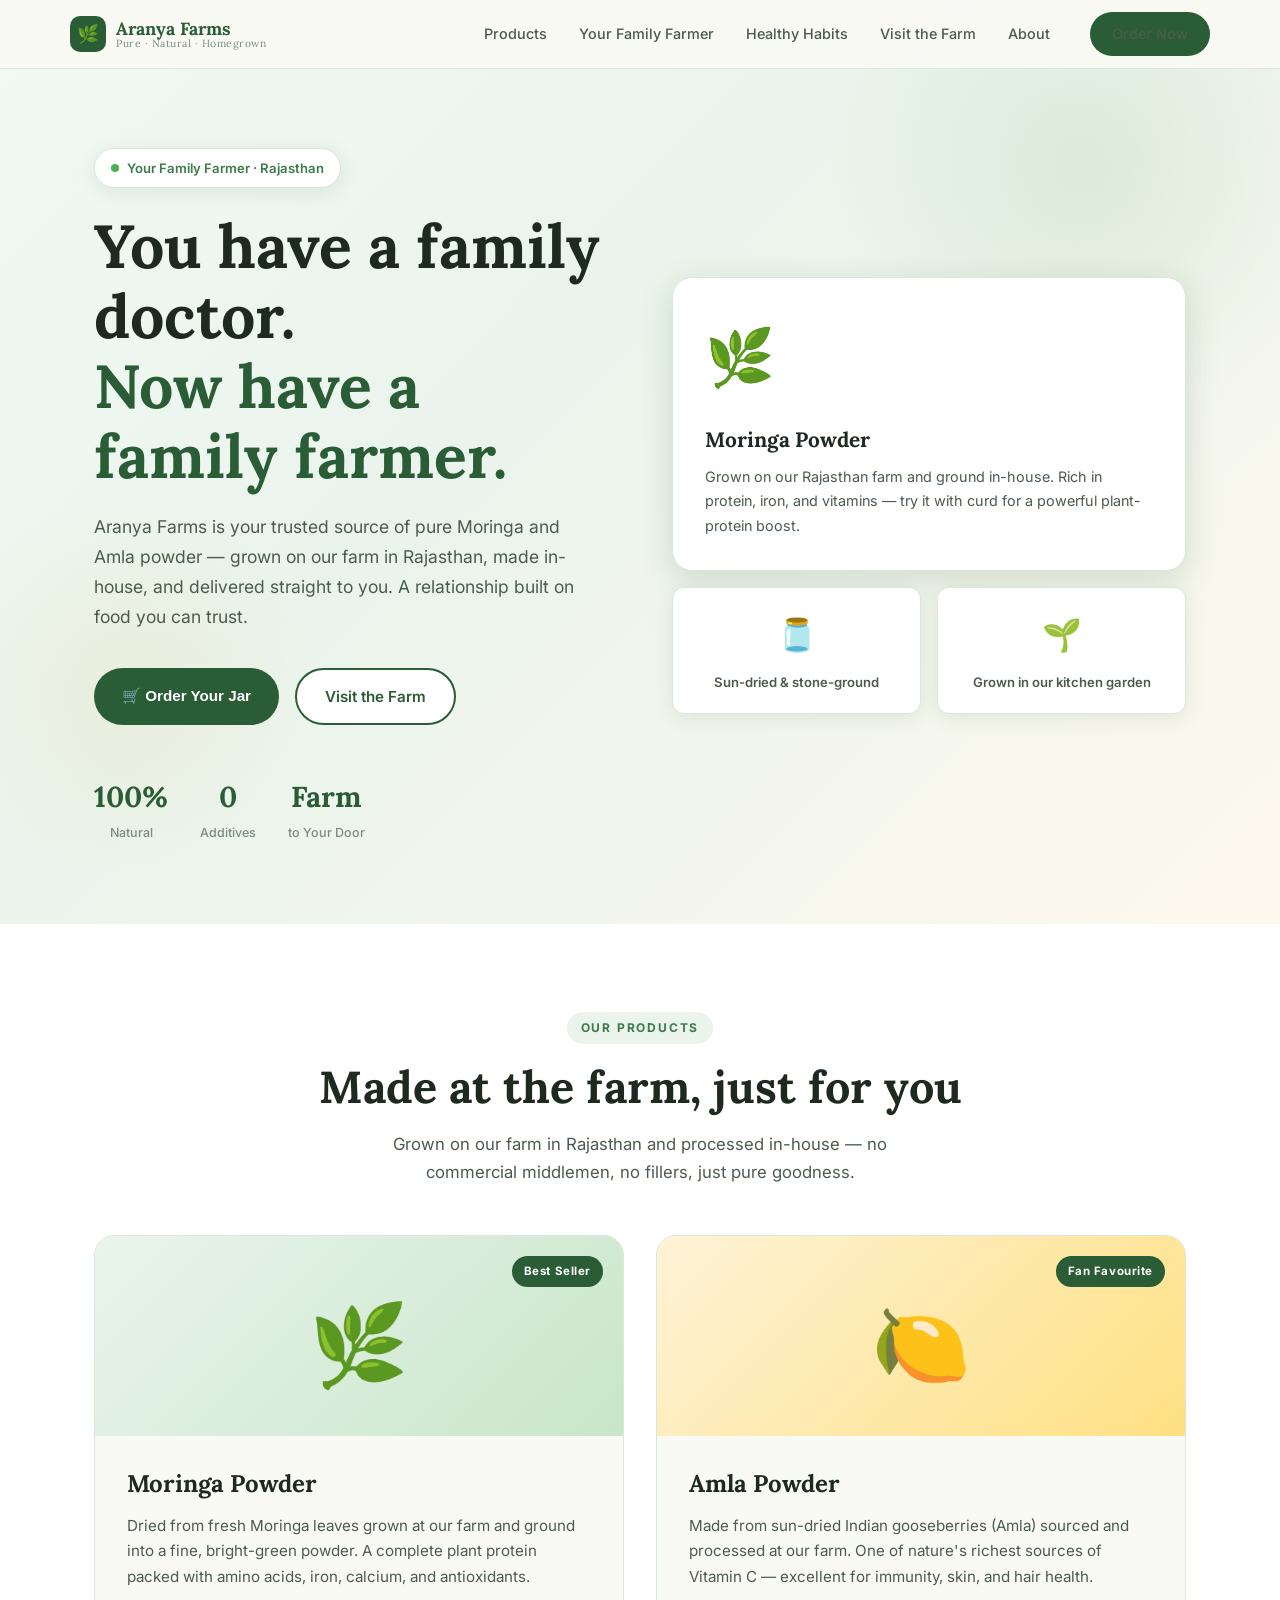
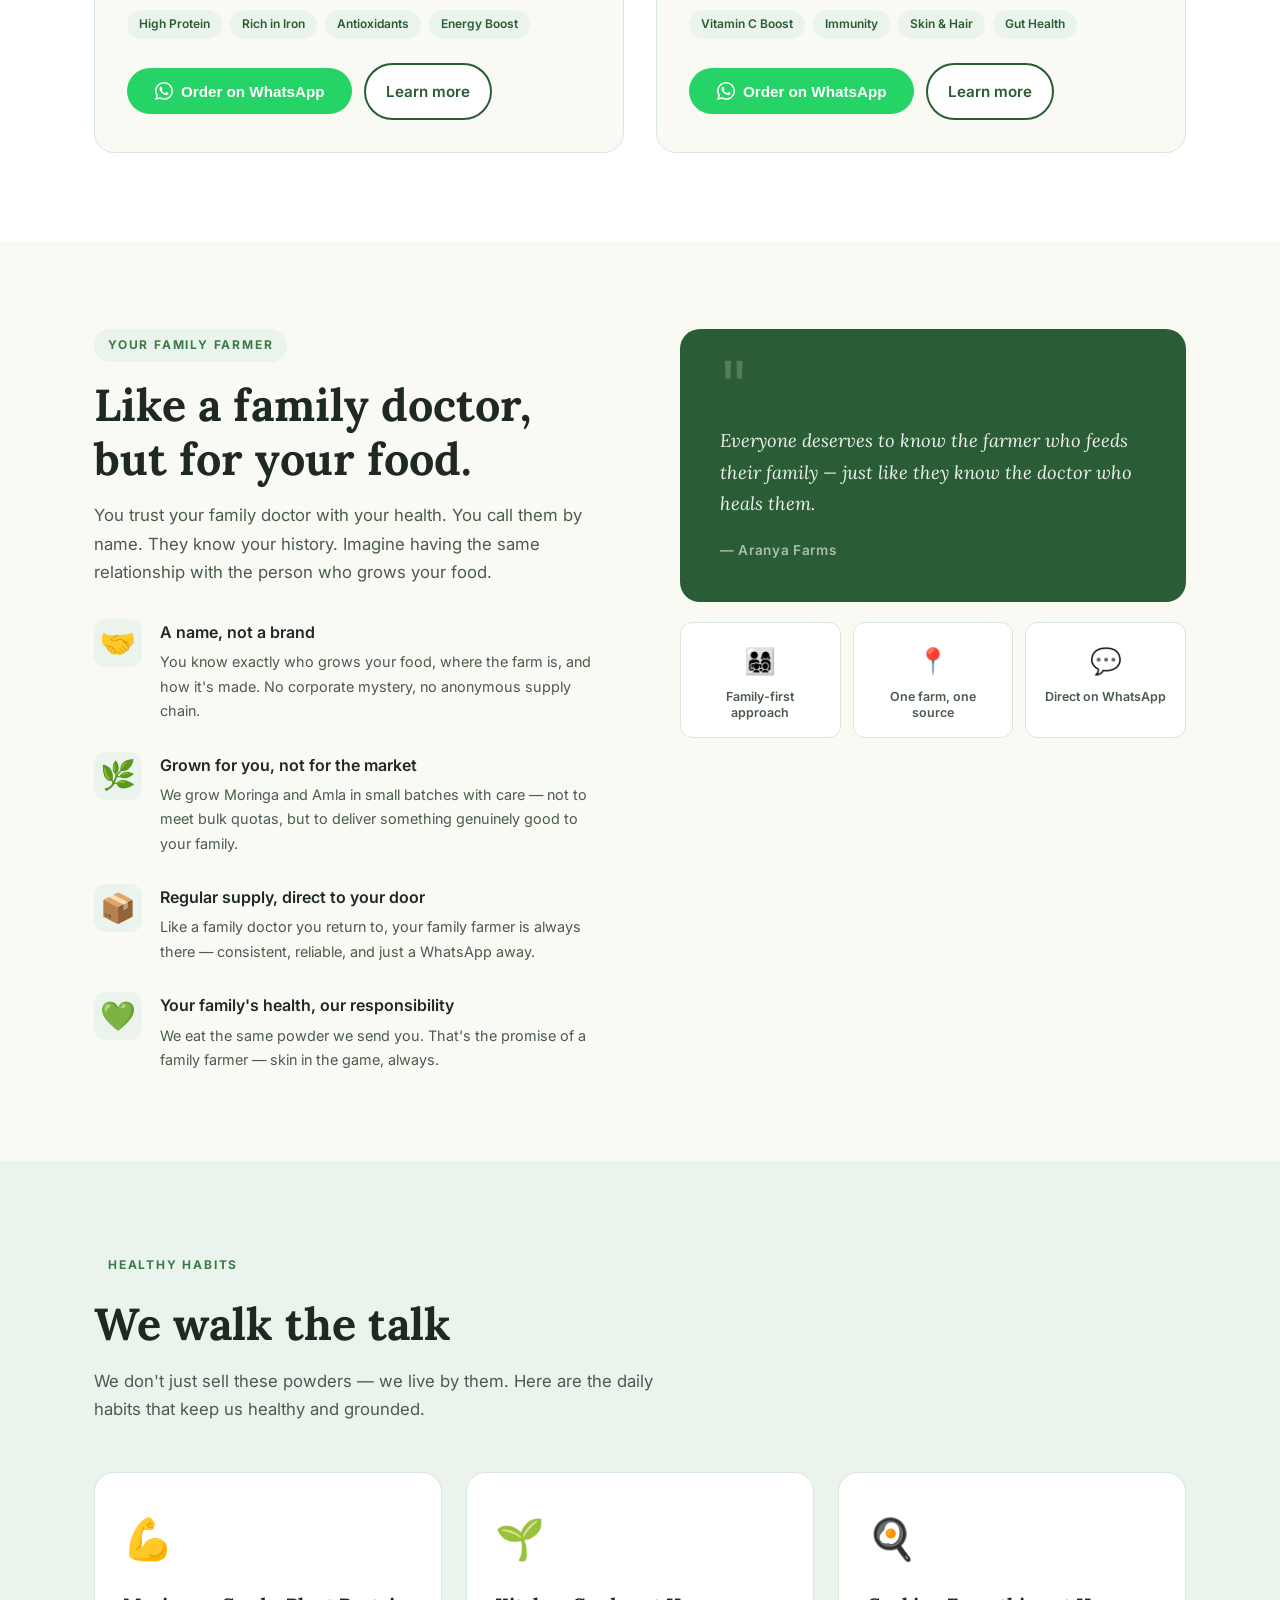
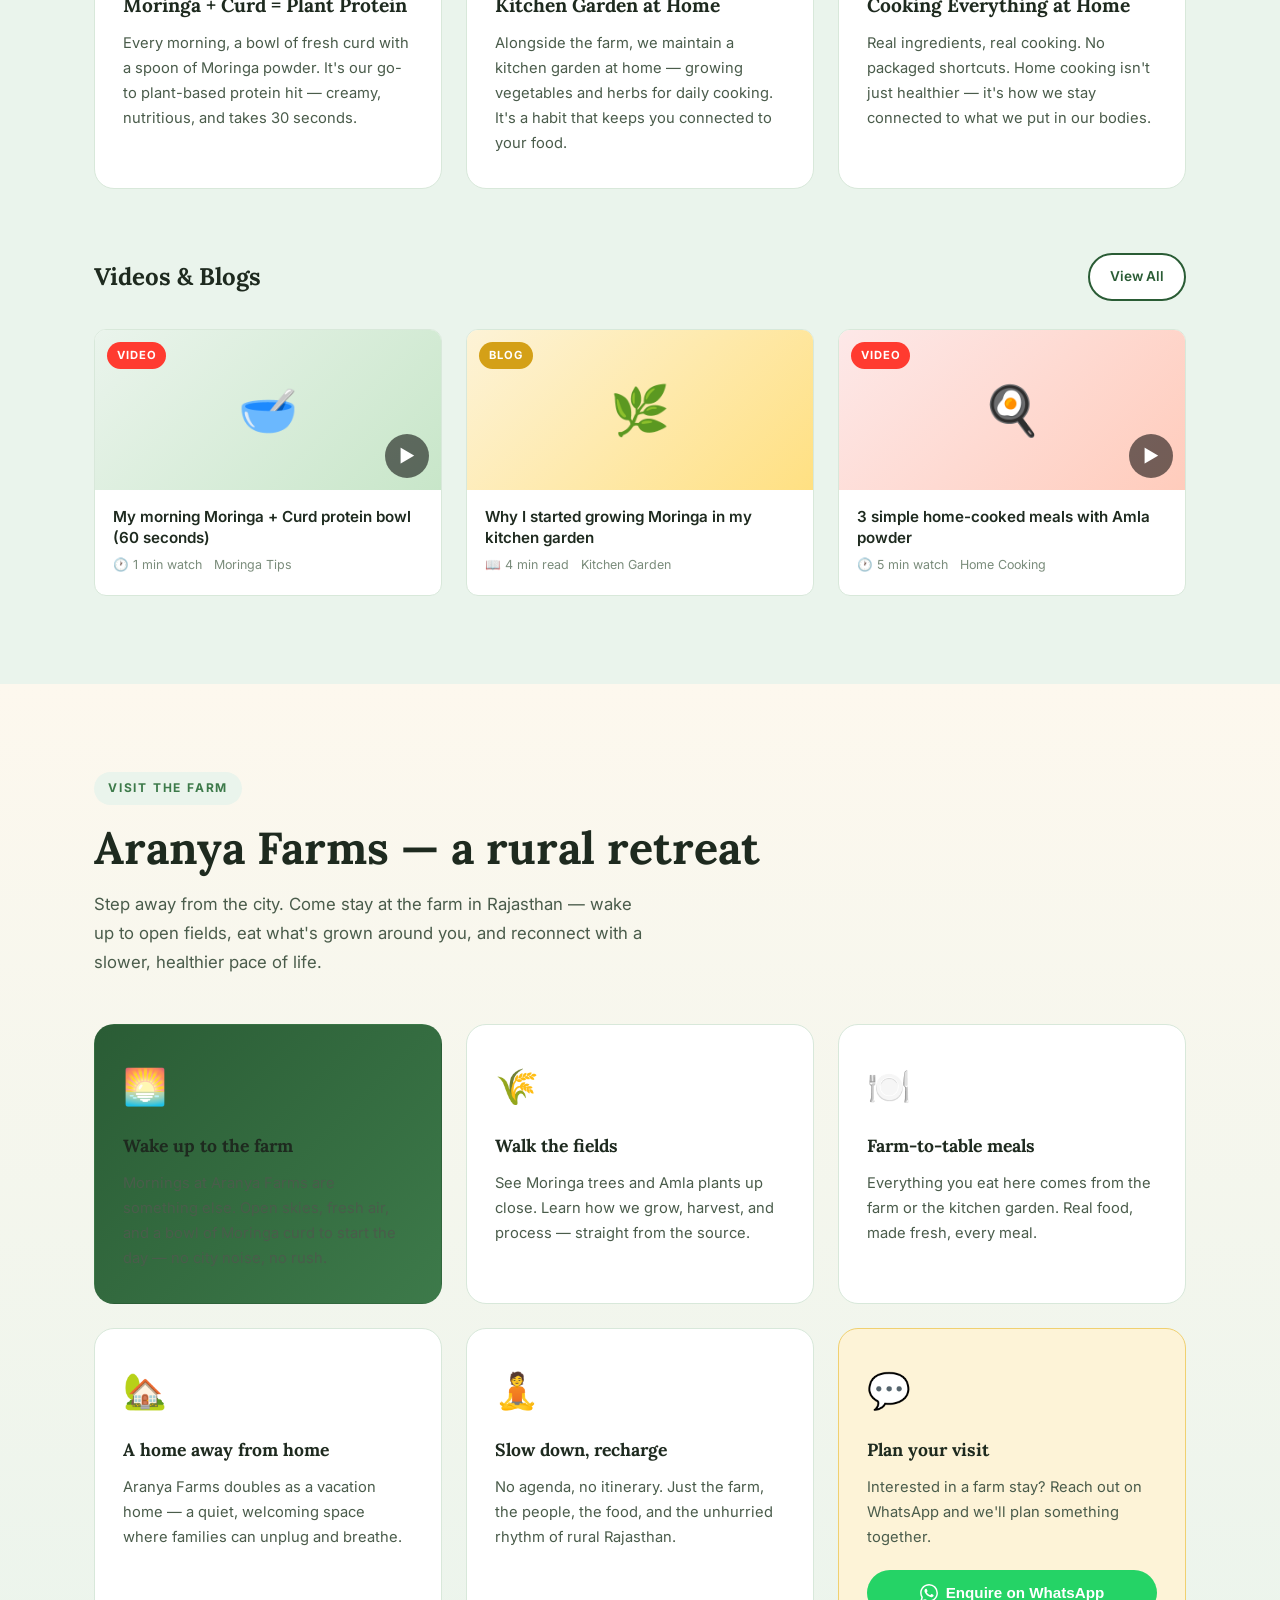
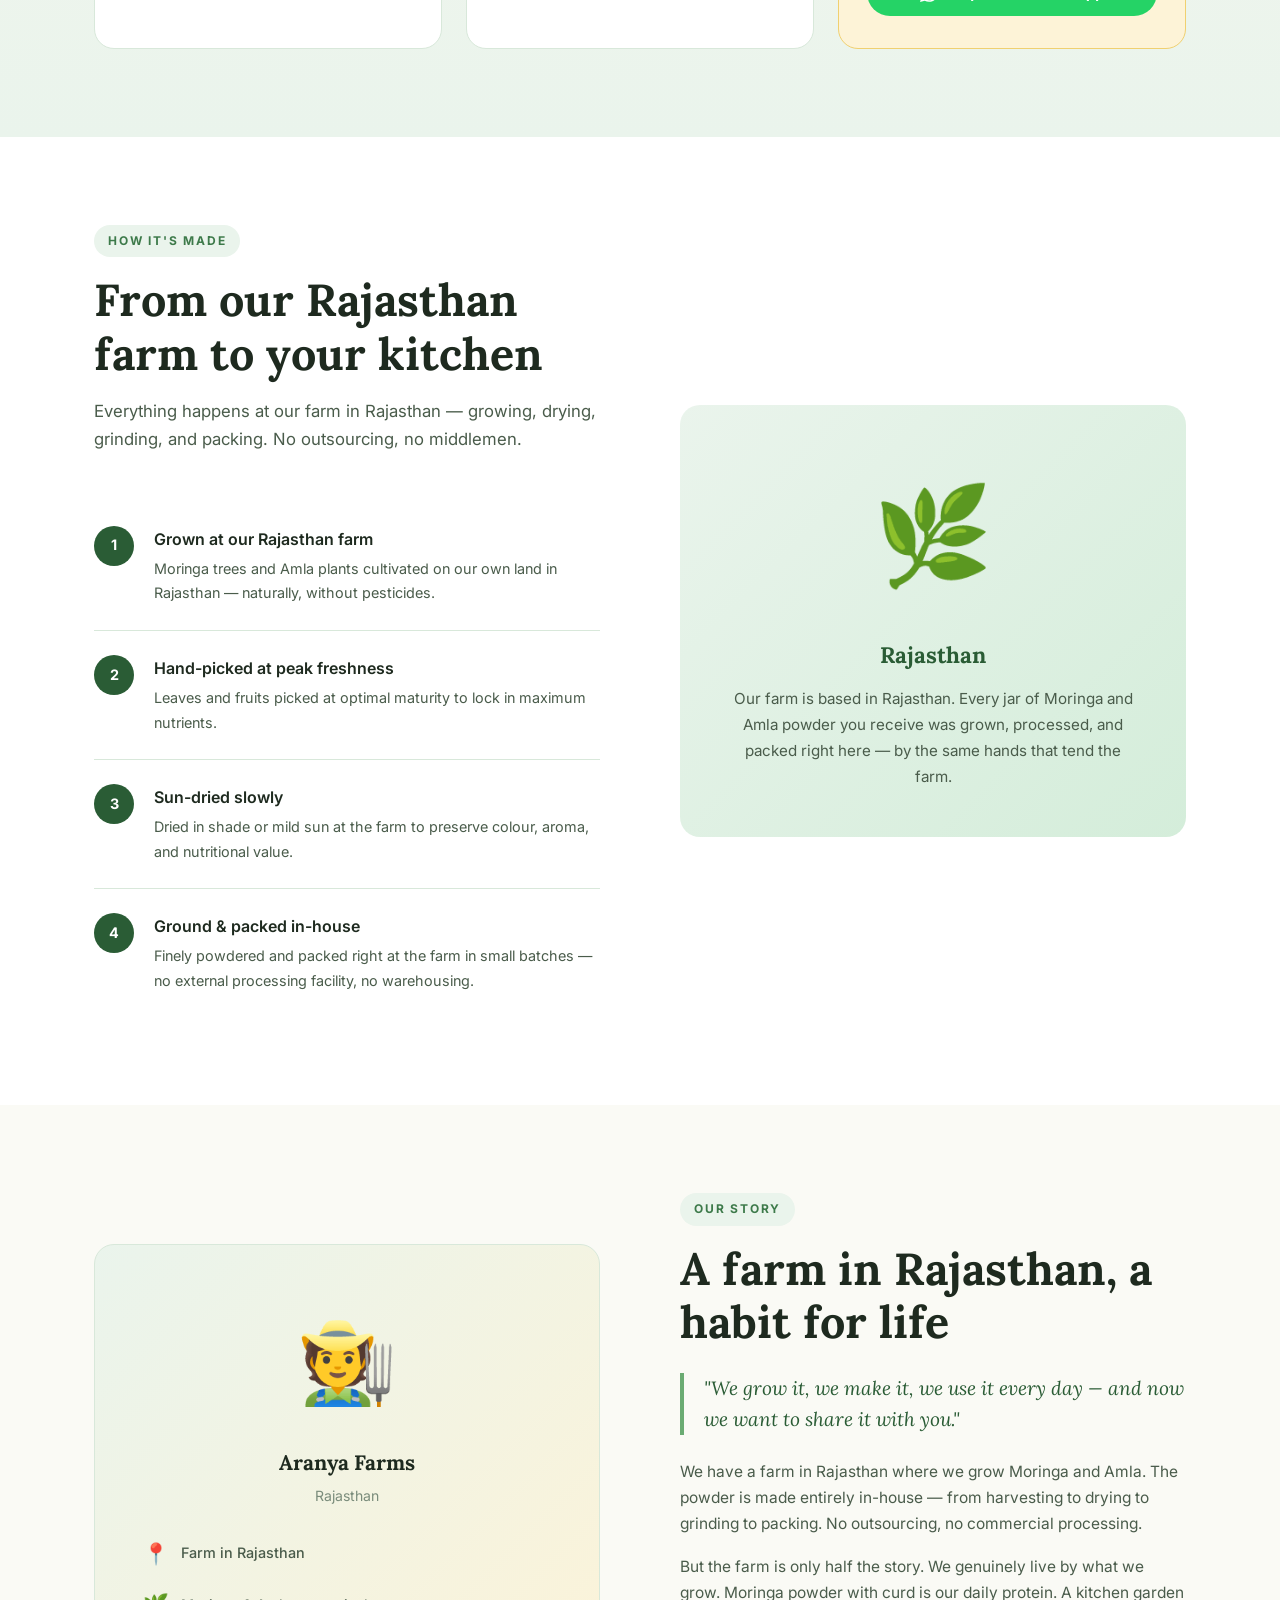
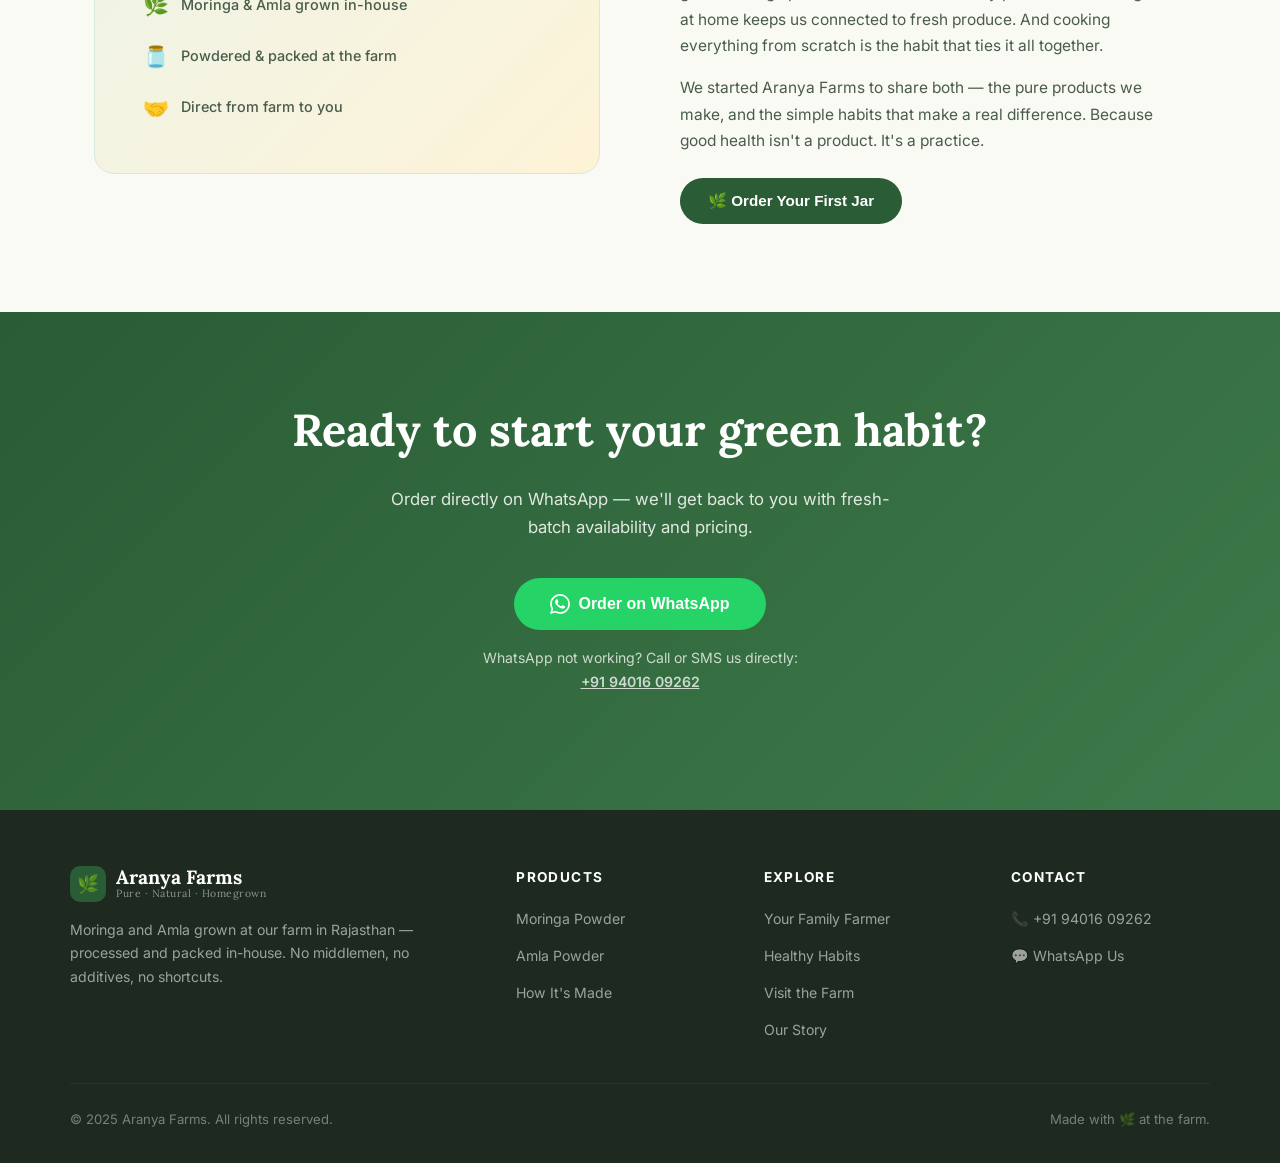
==== index.html @ 4240559b "Replace Hanumangarh with Rajasthan; fix button contrast - All Hanumangarh references replaced with R" ====
<!DOCTYPE html>
<html lang="en">
<head>
  <meta charset="UTF-8" />
  <meta name="viewport" content="width=device-width, initial-scale=1.0" />
  <meta name="description" content="Aranya Farms — Homemade Moringa Powder & Amla Powder, grown and crafted with care. Pure, natural, and farm-fresh." />
  <meta name="keywords" content="moringa powder, amla powder, homemade, farm fresh, organic, healthy, superfood" />
  <meta property="og:title" content="Aranya Farms" />
  <meta property="og:description" content="Pure homemade Moringa & Amla powder, grown at our farm." />
  <title>Aranya Farms — Pure Moringa & Amla Powder</title>
  <link rel="stylesheet" href="css/styles.css" />
  <!-- Google Fonts -->
  <link rel="preconnect" href="https://fonts.googleapis.com" />
  <link rel="preconnect" href="https://fonts.gstatic.com" crossorigin />
  <link href="https://fonts.googleapis.com/css2?family=Lora:ital,wght@0,400;0,600;1,400&family=Inter:wght@400;500;600;700&display=swap" rel="stylesheet" />
  <style>
    :root {
      --font-head: 'Lora', Georgia, serif;
      --font-body: 'Inter', 'Segoe UI', system-ui, sans-serif;
    }
  </style>
</head>
<body>

  <!-- ===========================
       NAVIGATION
       =========================== -->
  <nav class="navbar" role="navigation" aria-label="Main navigation">
    <div class="nav-inner">
      <a href="#home" class="nav-logo" aria-label="Aranya Farms">
        <div class="nav-logo-icon">🌿</div>
        <div class="nav-logo-text">
          Aranya Farms
          <span>Pure · Natural · Homegrown</span>
        </div>
      </a>
      <ul class="nav-links" role="list">
        <li><a href="#products">Products</a></li>
        <li><a href="#family-farmer">Your Family Farmer</a></li>
        <li><a href="#habits">Healthy Habits</a></li>
        <li><a href="#retreat">Visit the Farm</a></li>
        <li><a href="#about">About</a></li>
        <li>
          <a href="#products" class="btn btn-primary nav-cta" data-order="general">Order Now</a>
        </li>
      </ul>
      <button class="nav-toggle" aria-label="Toggle menu" aria-expanded="false">
        <span></span><span></span><span></span>
      </button>
    </div>
  </nav>

  <!-- ===========================
       HERO
       =========================== -->
  <section class="hero" id="home" aria-label="Hero">
    <div class="hero-inner">
      <!-- Left: Copy -->
      <div class="hero-copy">
        <div class="hero-badge">
          <span class="hero-badge-dot"></span>
          Your Family Farmer · Rajasthan
        </div>
        <h1 class="hero-title">
          You have a family doctor.<br>
          <em>Now have a family farmer.</em>
        </h1>
        <p class="hero-desc">
          Aranya Farms is your trusted source of pure Moringa and Amla powder — grown on our farm in Rajasthan, made in-house, and delivered straight to you. A relationship built on food you can trust.
        </p>
        <div class="hero-actions">
          <button class="btn btn-primary" data-order="general">
            🛒 Order Your Jar
          </button>
          <a href="#retreat" class="btn btn-outline">Visit the Farm</a>
        </div>
        <div class="hero-stats">
          <div class="stat-item">
            <div class="stat-num">100%</div>
            <div class="stat-label">Natural</div>
          </div>
          <div class="stat-item">
            <div class="stat-num">0</div>
            <div class="stat-label">Additives</div>
          </div>
          <div class="stat-item">
            <div class="stat-num">Farm</div>
            <div class="stat-label">to Your Door</div>
          </div>
        </div>
      </div>
      <!-- Right: Visual cards -->
      <div class="hero-visual" aria-hidden="true">
        <div class="hero-card-main">
          <div class="product-icon">🌿</div>
          <h3>Moringa Powder</h3>
          <p>Grown on our Rajasthan farm and ground in-house. Rich in protein, iron, and vitamins — try it with curd for a powerful plant-protein boost.</p>
        </div>
        <div class="hero-cards-row">
          <div class="hero-card-sm">
            <div class="icon">🫙</div>
            <p>Sun-dried &amp; stone-ground</p>
          </div>
          <div class="hero-card-sm">
            <div class="icon">🌱</div>
            <p>Grown in our kitchen garden</p>
          </div>
        </div>
      </div>
    </div>
  </section>

  <!-- ===========================
       PRODUCTS
       =========================== -->
  <section class="section products" id="products" aria-label="Products">
    <div class="container">
      <div class="products-header">
        <div class="section-label">Our Products</div>
        <h2 class="section-title">Made at the farm, just for you</h2>
        <p class="section-sub">
          Grown on our farm in Rajasthan and processed in-house — no commercial middlemen, no fillers, just pure goodness.
        </p>
      </div>
      <div class="products-grid">

        <!-- Moringa Powder -->
        <article class="product-card">
          <div class="product-image moringa">
            <span class="product-emoji">🌿</span>
            <span class="product-badge-float">Best Seller</span>
          </div>
          <div class="product-body">
            <h3>Moringa Powder</h3>
            <p class="desc">
              Dried from fresh Moringa leaves grown at our farm and ground into a fine, bright-green powder.
              A complete plant protein packed with amino acids, iron, calcium, and antioxidants.
            </p>
            <div class="product-benefits">
              <span class="tag">High Protein</span>
              <span class="tag">Rich in Iron</span>
              <span class="tag">Antioxidants</span>
              <span class="tag">Energy Boost</span>
            </div>
            <div class="product-actions">
              <button class="btn btn-whatsapp" data-order="moringa">
                <svg width="18" height="18" fill="currentColor" viewBox="0 0 24 24" aria-hidden="true"><path d="M17.472 14.382c-.297-.149-1.758-.867-2.03-.967-.273-.099-.471-.148-.67.15-.197.297-.767.966-.94 1.164-.173.199-.347.223-.644.075-.297-.15-1.255-.463-2.39-1.475-.883-.788-1.48-1.761-1.653-2.059-.173-.297-.018-.458.13-.606.134-.133.298-.347.446-.52.149-.174.198-.298.298-.497.099-.198.05-.371-.025-.52-.075-.149-.669-1.612-.916-2.207-.242-.579-.487-.5-.669-.51-.173-.008-.371-.01-.57-.01-.198 0-.52.074-.792.372-.272.297-1.04 1.016-1.04 2.479 0 1.462 1.065 2.875 1.213 3.074.149.198 2.096 3.2 5.077 4.487.709.306 1.262.489 1.694.625.712.227 1.36.195 1.871.118.571-.085 1.758-.719 2.006-1.413.248-.694.248-1.289.173-1.413-.074-.124-.272-.198-.57-.347m-5.421 7.403h-.004a9.87 9.87 0 01-5.031-1.378l-.361-.214-3.741.982.998-3.648-.235-.374a9.86 9.86 0 01-1.51-5.26c.001-5.45 4.436-9.884 9.888-9.884 2.64 0 5.122 1.03 6.988 2.898a9.825 9.825 0 012.893 6.994c-.003 5.45-4.437 9.884-9.885 9.884m8.413-18.297A11.815 11.815 0 0012.05 0C5.495 0 .16 5.335.157 11.892c0 2.096.547 4.142 1.588 5.945L.057 24l6.305-1.654a11.882 11.882 0 005.683 1.448h.005c6.554 0 11.89-5.335 11.893-11.893a11.821 11.821 0 00-3.48-8.413z"/></svg>
                Order on WhatsApp
              </button>
              <a href="#about" class="btn btn-outline" style="padding:14px 20px;">Learn more</a>
            </div>
          </div>
        </article>

        <!-- Amla Powder -->
        <article class="product-card">
          <div class="product-image amla">
            <span class="product-emoji">🍋</span>
            <span class="product-badge-float">Fan Favourite</span>
          </div>
          <div class="product-body">
            <h3>Amla Powder</h3>
            <p class="desc">
              Made from sun-dried Indian gooseberries (Amla) sourced and processed at our farm.
              One of nature's richest sources of Vitamin C — excellent for immunity, skin, and hair health.
            </p>
            <div class="product-benefits">
              <span class="tag">Vitamin C Boost</span>
              <span class="tag">Immunity</span>
              <span class="tag">Skin &amp; Hair</span>
              <span class="tag">Gut Health</span>
            </div>
            <div class="product-actions">
              <button class="btn btn-whatsapp" data-order="amla">
                <svg width="18" height="18" fill="currentColor" viewBox="0 0 24 24" aria-hidden="true"><path d="M17.472 14.382c-.297-.149-1.758-.867-2.03-.967-.273-.099-.471-.148-.67.15-.197.297-.767.966-.94 1.164-.173.199-.347.223-.644.075-.297-.15-1.255-.463-2.39-1.475-.883-.788-1.48-1.761-1.653-2.059-.173-.297-.018-.458.13-.606.134-.133.298-.347.446-.52.149-.174.198-.298.298-.497.099-.198.05-.371-.025-.52-.075-.149-.669-1.612-.916-2.207-.242-.579-.487-.5-.669-.51-.173-.008-.371-.01-.57-.01-.198 0-.52.074-.792.372-.272.297-1.04 1.016-1.04 2.479 0 1.462 1.065 2.875 1.213 3.074.149.198 2.096 3.2 5.077 4.487.709.306 1.262.489 1.694.625.712.227 1.36.195 1.871.118.571-.085 1.758-.719 2.006-1.413.248-.694.248-1.289.173-1.413-.074-.124-.272-.198-.57-.347m-5.421 7.403h-.004a9.87 9.87 0 01-5.031-1.378l-.361-.214-3.741.982.998-3.648-.235-.374a9.86 9.86 0 01-1.51-5.26c.001-5.45 4.436-9.884 9.888-9.884 2.64 0 5.122 1.03 6.988 2.898a9.825 9.825 0 012.893 6.994c-.003 5.45-4.437 9.884-9.885 9.884m8.413-18.297A11.815 11.815 0 0012.05 0C5.495 0 .16 5.335.157 11.892c0 2.096.547 4.142 1.588 5.945L.057 24l6.305-1.654a11.882 11.882 0 005.683 1.448h.005c6.554 0 11.89-5.335 11.893-11.893a11.821 11.821 0 00-3.48-8.413z"/></svg>
                Order on WhatsApp
              </button>
              <a href="#about" class="btn btn-outline" style="padding:14px 20px;">Learn more</a>
            </div>
          </div>
        </article>

      </div>
    </div>
  </section>

  <!-- ===========================
       FAMILY FARMER
       =========================== -->
  <section class="section family-farmer" id="family-farmer" aria-label="Your Family Farmer">
    <div class="container">
      <div class="ff-inner">
        <div class="ff-text">
          <div class="section-label">Your Family Farmer</div>
          <h2 class="section-title">Like a family doctor, but for your food.</h2>
          <p class="section-sub" style="margin-bottom:32px;">
            You trust your family doctor with your health. You call them by name. They know your history. Imagine having the same relationship with the person who grows your food.
          </p>
          <div class="ff-points">
            <div class="ff-point">
              <div class="ff-point-icon">🤝</div>
              <div>
                <h4>A name, not a brand</h4>
                <p>You know exactly who grows your food, where the farm is, and how it's made. No corporate mystery, no anonymous supply chain.</p>
              </div>
            </div>
            <div class="ff-point">
              <div class="ff-point-icon">🌿</div>
              <div>
                <h4>Grown for you, not for the market</h4>
                <p>We grow Moringa and Amla in small batches with care — not to meet bulk quotas, but to deliver something genuinely good to your family.</p>
              </div>
            </div>
            <div class="ff-point">
              <div class="ff-point-icon">📦</div>
              <div>
                <h4>Regular supply, direct to your door</h4>
                <p>Like a family doctor you return to, your family farmer is always there — consistent, reliable, and just a WhatsApp away.</p>
              </div>
            </div>
            <div class="ff-point">
              <div class="ff-point-icon">💚</div>
              <div>
                <h4>Your family's health, our responsibility</h4>
                <p>We eat the same powder we send you. That's the promise of a family farmer — skin in the game, always.</p>
              </div>
            </div>
          </div>
        </div>
        <div class="ff-visual">
          <div class="ff-card-big">
            <div class="ff-quote">"</div>
            <p class="ff-quote-text">Everyone deserves to know the farmer who feeds their family — just like they know the doctor who heals them.</p>
            <div class="ff-quote-author">— Aranya Farms</div>
          </div>
          <div class="ff-stats-row">
            <div class="ff-stat">
              <div class="ff-stat-icon">👨‍👩‍👧‍👦</div>
              <div class="ff-stat-label">Family-first approach</div>
            </div>
            <div class="ff-stat">
              <div class="ff-stat-icon">📍</div>
              <div class="ff-stat-label">One farm, one source</div>
            </div>
            <div class="ff-stat">
              <div class="ff-stat-icon">💬</div>
              <div class="ff-stat-label">Direct on WhatsApp</div>
            </div>
          </div>
        </div>
      </div>
    </div>
  </section>

  <!-- ===========================
       HEALTHY HABITS
       =========================== -->
  <section class="section habits" id="habits" aria-label="Healthy Habits">
    <div class="container">
      <div class="habits-header">
        <div class="section-label">Healthy Habits</div>
        <h2 class="section-title">We walk the talk</h2>
        <p class="section-sub">
          We don't just sell these powders — we live by them. Here are the daily habits that keep us healthy and grounded.
        </p>
      </div>

      <!-- 3 core habits -->
      <div class="habits-grid">
        <article class="habit-card">
          <div class="habit-icon">💪</div>
          <h3>Moringa + Curd = Plant Protein</h3>
          <p>
            Every morning, a bowl of fresh curd with a spoon of Moringa powder. It's our go-to plant-based protein hit — creamy, nutritious, and takes 30 seconds.
          </p>
        </article>
        <article class="habit-card">
          <div class="habit-icon">🌱</div>
          <h3>Kitchen Garden at Home</h3>
          <p>
            Alongside the farm, we maintain a kitchen garden at home — growing vegetables and herbs for daily cooking. It's a habit that keeps you connected to your food.
          </p>
        </article>
        <article class="habit-card">
          <div class="habit-icon">🍳</div>
          <h3>Cooking Everything at Home</h3>
          <p>
            Real ingredients, real cooking. No packaged shortcuts. Home cooking isn't just healthier — it's how we stay connected to what we put in our bodies.
          </p>
        </article>
      </div>

      <!-- Updates: Videos & Blogs feed -->
      <div>
        <div class="updates-head">
          <h3>Videos &amp; Blogs</h3>
          <a href="#habits" class="btn btn-outline" style="padding:10px 20px; font-size:0.85rem;">View All</a>
        </div>
        <div class="updates-grid">

          <!-- Sample update cards — replace with real content -->
          <article class="update-card">
            <div class="update-thumb" style="background: linear-gradient(135deg, #EAF4EC, #C8E6C9);">
              🥣
              <span class="update-type-badge type-video">VIDEO</span>
              <div class="play-overlay">▶</div>
            </div>
            <div class="update-body">
              <h4>My morning Moringa + Curd protein bowl (60 seconds)</h4>
              <div class="update-meta">
                <span>🕐 1 min watch</span>
                <span>Moringa Tips</span>
              </div>
            </div>
          </article>

          <article class="update-card">
            <div class="update-thumb" style="background: linear-gradient(135deg, #FDF3D7, #FFE082);">
              🌿
              <span class="update-type-badge type-blog">BLOG</span>
            </div>
            <div class="update-body">
              <h4>Why I started growing Moringa in my kitchen garden</h4>
              <div class="update-meta">
                <span>📖 4 min read</span>
                <span>Kitchen Garden</span>
              </div>
            </div>
          </article>

          <article class="update-card">
            <div class="update-thumb" style="background: linear-gradient(135deg, #FDE8E8, #FFCCBC);">
              🍳
              <span class="update-type-badge type-video">VIDEO</span>
              <div class="play-overlay">▶</div>
            </div>
            <div class="update-body">
              <h4>3 simple home-cooked meals with Amla powder</h4>
              <div class="update-meta">
                <span>🕐 5 min watch</span>
                <span>Home Cooking</span>
              </div>
            </div>
          </article>

        </div>
      </div>
    </div>
  </section>

  <!-- ===========================
       RURAL RETREAT
       =========================== -->
  <section class="section retreat" id="retreat" aria-label="Visit the Farm">
    <div class="container">
      <div class="retreat-header">
        <div class="section-label">Visit the Farm</div>
        <h2 class="section-title">Aranya Farms — a rural retreat</h2>
        <p class="section-sub">
          Step away from the city. Come stay at the farm in Rajasthan — wake up to open fields, eat what's grown around you, and reconnect with a slower, healthier pace of life.
        </p>
      </div>
      <div class="retreat-grid">
        <div class="retreat-card retreat-card-featured">
          <div class="retreat-icon">🌅</div>
          <h3>Wake up to the farm</h3>
          <p>Mornings at Aranya Farms are something else. Open skies, fresh air, and a bowl of Moringa curd to start the day — no city noise, no rush.</p>
        </div>
        <div class="retreat-card">
          <div class="retreat-icon">🌾</div>
          <h3>Walk the fields</h3>
          <p>See Moringa trees and Amla plants up close. Learn how we grow, harvest, and process — straight from the source.</p>
        </div>
        <div class="retreat-card">
          <div class="retreat-icon">🍽️</div>
          <h3>Farm-to-table meals</h3>
          <p>Everything you eat here comes from the farm or the kitchen garden. Real food, made fresh, every meal.</p>
        </div>
        <div class="retreat-card">
          <div class="retreat-icon">🏡</div>
          <h3>A home away from home</h3>
          <p>Aranya Farms doubles as a vacation home — a quiet, welcoming space where families can unplug and breathe.</p>
        </div>
        <div class="retreat-card">
          <div class="retreat-icon">🧘</div>
          <h3>Slow down, recharge</h3>
          <p>No agenda, no itinerary. Just the farm, the people, the food, and the unhurried rhythm of rural Rajasthan.</p>
        </div>
        <div class="retreat-card retreat-card-cta">
          <div class="retreat-icon">💬</div>
          <h3>Plan your visit</h3>
          <p>Interested in a farm stay? Reach out on WhatsApp and we'll plan something together.</p>
          <button class="btn btn-whatsapp" data-order="retreat" style="margin-top:20px; width:100%; justify-content:center;">
            <svg width="18" height="18" fill="currentColor" viewBox="0 0 24 24" aria-hidden="true"><path d="M17.472 14.382c-.297-.149-1.758-.867-2.03-.967-.273-.099-.471-.148-.67.15-.197.297-.767.966-.94 1.164-.173.199-.347.223-.644.075-.297-.15-1.255-.463-2.39-1.475-.883-.788-1.48-1.761-1.653-2.059-.173-.297-.018-.458.13-.606.134-.133.298-.347.446-.52.149-.174.198-.298.298-.497.099-.198.05-.371-.025-.52-.075-.149-.669-1.612-.916-2.207-.242-.579-.487-.5-.669-.51-.173-.008-.371-.01-.57-.01-.198 0-.52.074-.792.372-.272.297-1.04 1.016-1.04 2.479 0 1.462 1.065 2.875 1.213 3.074.149.198 2.096 3.2 5.077 4.487.709.306 1.262.489 1.694.625.712.227 1.36.195 1.871.118.571-.085 1.758-.719 2.006-1.413.248-.694.248-1.289.173-1.413-.074-.124-.272-.198-.57-.347m-5.421 7.403h-.004a9.87 9.87 0 01-5.031-1.378l-.361-.214-3.741.982.998-3.648-.235-.374a9.86 9.86 0 01-1.51-5.26c.001-5.45 4.436-9.884 9.888-9.884 2.64 0 5.122 1.03 6.988 2.898a9.825 9.825 0 012.893 6.994c-.003 5.45-4.437 9.884-9.885 9.884m8.413-18.297A11.815 11.815 0 0012.05 0C5.495 0 .16 5.335.157 11.892c0 2.096.547 4.142 1.588 5.945L.057 24l6.305-1.654a11.882 11.882 0 005.683 1.448h.005c6.554 0 11.89-5.335 11.893-11.893a11.821 11.821 0 00-3.48-8.413z"/></svg>
            Enquire on WhatsApp
          </button>
        </div>
      </div>
    </div>
  </section>

  <!-- ===========================
       HOW IT'S MADE
       =========================== -->
  <section class="section process" id="process" aria-label="How it's made">
    <div class="container">
      <div class="process-inner">
        <div>
          <div class="section-label">How It's Made</div>
          <h2 class="section-title">From our Rajasthan farm to your kitchen</h2>
          <p class="section-sub">Everything happens at our farm in Rajasthan — growing, drying, grinding, and packing. No outsourcing, no middlemen.</p>
          <div class="process-steps">
            <div class="process-step">
              <div class="step-num">1</div>
              <div class="step-content">
                <h4>Grown at our Rajasthan farm</h4>
                <p>Moringa trees and Amla plants cultivated on our own land in Rajasthan — naturally, without pesticides.</p>
              </div>
            </div>
            <div class="process-step">
              <div class="step-num">2</div>
              <div class="step-content">
                <h4>Hand-picked at peak freshness</h4>
                <p>Leaves and fruits picked at optimal maturity to lock in maximum nutrients.</p>
              </div>
            </div>
            <div class="process-step">
              <div class="step-num">3</div>
              <div class="step-content">
                <h4>Sun-dried slowly</h4>
                <p>Dried in shade or mild sun at the farm to preserve colour, aroma, and nutritional value.</p>
              </div>
            </div>
            <div class="process-step">
              <div class="step-num">4</div>
              <div class="step-content">
                <h4>Ground &amp; packed in-house</h4>
                <p>Finely powdered and packed right at the farm in small batches — no external processing facility, no warehousing.</p>
              </div>
            </div>
          </div>
        </div>
        <div class="process-visual" aria-hidden="true">
          <div class="big-icon">🌿</div>
          <h3>Rajasthan</h3>
          <p>
            Our farm is based in Rajasthan. Every jar of Moringa and Amla powder you receive was grown, processed, and packed right here — by the same hands that tend the farm.
          </p>
        </div>
      </div>
    </div>
  </section>

  <!-- ===========================
       ABOUT
       =========================== -->
  <section class="section about" id="about" aria-label="About">
    <div class="container">
      <div class="about-inner">
        <div class="about-visual" aria-hidden="true">
          <div class="about-avatar">🧑‍🌾</div>
          <h3>Aranya Farms</h3>
          <p>Rajasthan</p>
          <div class="about-values">
            <div class="value-item"><span class="v-icon">📍</span> Farm in Rajasthan</div>
            <div class="value-item"><span class="v-icon">🌿</span> Moringa &amp; Amla grown in-house</div>
            <div class="value-item"><span class="v-icon">🫙</span> Powdered &amp; packed at the farm</div>
            <div class="value-item"><span class="v-icon">🤝</span> Direct from farm to you</div>
          </div>
        </div>
        <div class="about-text">
          <div class="section-label">Our Story</div>
          <h2 class="section-title">A farm in Rajasthan, a habit for life</h2>
          <blockquote>
            "We grow it, we make it, we use it every day — and now we want to share it with you."
          </blockquote>
          <p>
            We have a farm in Rajasthan where we grow Moringa and Amla. The powder is made entirely in-house — from harvesting to drying to grinding to packing. No outsourcing, no commercial processing.
          </p>
          <p>
            But the farm is only half the story. We genuinely live by what we grow. Moringa powder with curd is our daily protein. A kitchen garden at home keeps us connected to fresh produce. And cooking everything from scratch is the habit that ties it all together.
          </p>
          <p>
            We started Aranya Farms to share both — the pure products we make, and the simple habits that make a real difference. Because good health isn't a product. It's a practice.
          </p>
          <button class="btn btn-primary" data-order="general" style="margin-top:8px;">
            🌿 Order Your First Jar
          </button>
        </div>
      </div>
    </div>
  </section>

  <!-- ===========================
       ORDER CTA
       =========================== -->
  <section class="order-cta" aria-label="Order now">
    <div class="container">
      <h2>Ready to start your green habit?</h2>
      <p>Order directly on WhatsApp — we'll get back to you with fresh-batch availability and pricing.</p>
      <button class="btn btn-whatsapp" data-order="general" style="font-size:1rem; padding:16px 36px;">
        <svg width="20" height="20" fill="currentColor" viewBox="0 0 24 24" aria-hidden="true"><path d="M17.472 14.382c-.297-.149-1.758-.867-2.03-.967-.273-.099-.471-.148-.67.15-.197.297-.767.966-.94 1.164-.173.199-.347.223-.644.075-.297-.15-1.255-.463-2.39-1.475-.883-.788-1.48-1.761-1.653-2.059-.173-.297-.018-.458.13-.606.134-.133.298-.347.446-.52.149-.174.198-.298.298-.497.099-.198.05-.371-.025-.52-.075-.149-.669-1.612-.916-2.207-.242-.579-.487-.5-.669-.51-.173-.008-.371-.01-.57-.01-.198 0-.52.074-.792.372-.272.297-1.04 1.016-1.04 2.479 0 1.462 1.065 2.875 1.213 3.074.149.198 2.096 3.2 5.077 4.487.709.306 1.262.489 1.694.625.712.227 1.36.195 1.871.118.571-.085 1.758-.719 2.006-1.413.248-.694.248-1.289.173-1.413-.074-.124-.272-.198-.57-.347m-5.421 7.403h-.004a9.87 9.87 0 01-5.031-1.378l-.361-.214-3.741.982.998-3.648-.235-.374a9.86 9.86 0 01-1.51-5.26c.001-5.45 4.436-9.884 9.888-9.884 2.64 0 5.122 1.03 6.988 2.898a9.825 9.825 0 012.893 6.994c-.003 5.45-4.437 9.884-9.885 9.884m8.413-18.297A11.815 11.815 0 0012.05 0C5.495 0 .16 5.335.157 11.892c0 2.096.547 4.142 1.588 5.945L.057 24l6.305-1.654a11.882 11.882 0 005.683 1.448h.005c6.554 0 11.89-5.335 11.893-11.893a11.821 11.821 0 00-3.48-8.413z"/></svg>
        Order on WhatsApp
      </button>
      <p style="margin-top:16px; opacity:0.75; font-size:0.88rem;">
        WhatsApp not working? Call or SMS us directly:<br>
        <a href="tel:+919401609262" style="color:white; font-weight:600; text-decoration:underline;">+91 94016 09262</a>
      </p>
    </div>
  </section>

  <!-- ===========================
       FOOTER
       =========================== -->
  <footer class="footer" role="contentinfo">
    <div class="footer-inner">
      <div class="footer-brand">
        <div class="nav-logo">
          <div class="nav-logo-icon">🌿</div>
          <div class="nav-logo-text">
            Aranya Farms
            <span>Pure · Natural · Homegrown</span>
          </div>
        </div>
        <p>Moringa and Amla grown at our farm in Rajasthan — processed and packed in-house. No middlemen, no additives, no shortcuts.</p>
      </div>
      <nav class="footer-col" aria-label="Products">
        <h4>Products</h4>
        <ul role="list">
          <li><a href="#products">Moringa Powder</a></li>
          <li><a href="#products">Amla Powder</a></li>
          <li><a href="#process">How It's Made</a></li>
        </ul>
      </nav>
      <nav class="footer-col" aria-label="Explore">
        <h4>Explore</h4>
        <ul role="list">
          <li><a href="#family-farmer">Your Family Farmer</a></li>
          <li><a href="#habits">Healthy Habits</a></li>
          <li><a href="#retreat">Visit the Farm</a></li>
          <li><a href="#about">Our Story</a></li>
        </ul>
      </nav>
      <nav class="footer-col" aria-label="Contact">
        <h4>Contact</h4>
        <ul role="list">
          <li><a href="tel:+919401609262">📞 +91 94016 09262</a></li>
          <li><a href="https://wa.me/919401609262?text=Hi!%20I%27d%20like%20to%20order%20from%20The%20Green%20Habit%20Farm.">💬 WhatsApp Us</a></li>
        </ul>
      </nav>
    </div>
    <div class="footer-bottom">
      <span>© 2025 Aranya Farms. All rights reserved.</span>
      <span>Made with 🌿 at the farm.</span>
    </div>
  </footer>

  <script src="js/main.js"></script>
</body>
</html>
---- css/styles.css ----
/* =============================================
   THE GREEN HABIT FARM — Main Stylesheet
   ============================================= */

/* === CSS Variables === */
:root {
  --green-dark: #2A5C35;
  --green-mid: #3D7A4A;
  --green-light: #6AAB72;
  --green-pale: #EAF4EC;
  --amber: #D4A017;
  --amber-light: #FDF3D7;
  --earth: #8B5E3C;
  --cream: #FAFAF5;
  --white: #FFFFFF;
  --text-dark: #1E2A1F;
  --text-mid: #4A5C4B;
  --text-light: #7A8C7B;
  --border: #D8E8DA;
  --shadow: 0 4px 20px rgba(42, 92, 53, 0.10);
  --shadow-hover: 0 8px 32px rgba(42, 92, 53, 0.18);
  --radius: 12px;
  --radius-lg: 20px;
  --font-head: 'Georgia', 'Times New Roman', serif;
  --font-body: 'Segoe UI', system-ui, -apple-system, sans-serif;
}

/* === Reset === */
*, *::before, *::after { box-sizing: border-box; margin: 0; padding: 0; }
html { scroll-behavior: smooth; font-size: 16px; }
body {
  font-family: var(--font-body);
  background: var(--cream);
  color: var(--text-dark);
  line-height: 1.7;
}
img { max-width: 100%; display: block; }
a { text-decoration: none; color: inherit; }
ul { list-style: none; }

/* === Utility === */
.container { max-width: 1140px; margin: 0 auto; padding: 0 24px; }
.section { padding: 88px 0; }
.section-label {
  display: inline-block;
  font-size: 0.75rem;
  font-weight: 700;
  letter-spacing: 0.15em;
  text-transform: uppercase;
  color: var(--green-mid);
  background: var(--green-pale);
  padding: 6px 14px;
  border-radius: 20px;
  margin-bottom: 16px;
}
.section-title {
  font-family: var(--font-head);
  font-size: clamp(2rem, 4vw, 2.8rem);
  color: var(--text-dark);
  line-height: 1.2;
  margin-bottom: 16px;
}
.section-sub {
  font-size: 1.05rem;
  color: var(--text-mid);
  max-width: 560px;
  margin-bottom: 48px;
}
.btn {
  display: inline-flex;
  align-items: center;
  gap: 8px;
  padding: 14px 28px;
  border-radius: 50px;
  font-weight: 600;
  font-size: 0.95rem;
  cursor: pointer;
  border: none;
  transition: all 0.25s ease;
}
.btn-primary {
  background: var(--green-dark);
  color: var(--white);
}
.btn-primary:hover { background: var(--green-mid); transform: translateY(-2px); box-shadow: var(--shadow-hover); }
.btn-outline {
  background: var(--white);
  color: var(--green-dark);
  border: 2px solid var(--green-dark);
}
.btn-outline:hover { background: var(--green-dark); color: var(--white); }
.btn-outline-white {
  background: transparent;
  color: var(--white);
  border: 2px solid rgba(255,255,255,0.7);
}
.btn-outline-white:hover { background: var(--white); color: var(--green-dark); }
.btn-whatsapp {
  background: #25D366;
  color: var(--white);
}
.btn-whatsapp:hover { background: #1ebe5d; transform: translateY(-2px); box-shadow: 0 8px 24px rgba(37,211,102,0.3); }
.tag {
  display: inline-block;
  font-size: 0.75rem;
  font-weight: 600;
  padding: 4px 12px;
  border-radius: 20px;
  background: var(--green-pale);
  color: var(--green-dark);
}

/* =============================================
   NAVIGATION
   ============================================= */
.navbar {
  position: fixed;
  top: 0; left: 0; right: 0;
  z-index: 100;
  padding: 0 24px;
  background: rgba(250, 250, 245, 0.92);
  backdrop-filter: blur(12px);
  border-bottom: 1px solid var(--border);
  transition: box-shadow 0.3s;
}
.navbar.scrolled { box-shadow: var(--shadow); }
.nav-inner {
  max-width: 1140px;
  margin: 0 auto;
  display: flex;
  align-items: center;
  justify-content: space-between;
  height: 68px;
}
.nav-logo {
  display: flex;
  align-items: center;
  gap: 10px;
}
.nav-logo-icon {
  width: 36px; height: 36px;
  background: var(--green-dark);
  border-radius: 10px;
  display: flex; align-items: center; justify-content: center;
  font-size: 1.1rem;
}
.nav-logo-text {
  font-family: var(--font-head);
  font-size: 1.1rem;
  font-weight: bold;
  color: var(--green-dark);
  line-height: 1.1;
}
.nav-logo-text span { display: block; font-size: 0.65rem; font-weight: 400; color: var(--text-light); letter-spacing: 0.05em; }
.nav-links {
  display: flex;
  align-items: center;
  gap: 32px;
}
.nav-links a {
  font-size: 0.9rem;
  font-weight: 500;
  color: var(--text-mid);
  transition: color 0.2s;
}
.nav-links a:hover { color: var(--green-dark); }
.nav-cta { margin-left: 8px; padding: 10px 22px; font-size: 0.88rem; }
.nav-toggle { display: none; flex-direction: column; gap: 5px; cursor: pointer; }
.nav-toggle span { display: block; width: 24px; height: 2px; background: var(--text-dark); border-radius: 2px; transition: all 0.3s; }

/* =============================================
   HERO
   ============================================= */
.hero {
  padding-top: 68px;
  min-height: 100vh;
  display: flex;
  align-items: center;
  background: linear-gradient(135deg, #F2F9F3 0%, #EAF4EC 40%, #FDF8EE 100%);
  position: relative;
  overflow: hidden;
}
.hero::before {
  content: '';
  position: absolute;
  top: -10%; right: -5%;
  width: 520px; height: 520px;
  background: radial-gradient(circle, rgba(106, 171, 114, 0.15) 0%, transparent 70%);
  border-radius: 50%;
}
.hero::after {
  content: '';
  position: absolute;
  bottom: 5%; left: -5%;
  width: 380px; height: 380px;
  background: radial-gradient(circle, rgba(212, 160, 23, 0.08) 0%, transparent 70%);
  border-radius: 50%;
}
.hero-inner {
  max-width: 1140px;
  margin: 0 auto;
  padding: 80px 24px;
  display: grid;
  grid-template-columns: 1fr 1fr;
  gap: 64px;
  align-items: center;
  position: relative;
  z-index: 1;
}
.hero-badge {
  display: inline-flex;
  align-items: center;
  gap: 8px;
  background: var(--white);
  border: 1px solid var(--border);
  border-radius: 50px;
  padding: 8px 16px;
  font-size: 0.82rem;
  font-weight: 600;
  color: var(--green-mid);
  margin-bottom: 24px;
  box-shadow: var(--shadow);
}
.hero-badge-dot { width: 8px; height: 8px; background: #4CAF50; border-radius: 50%; animation: pulse 2s infinite; }
@keyframes pulse { 0%,100% { opacity: 1; } 50% { opacity: 0.4; } }
.hero-title {
  font-family: var(--font-head);
  font-size: clamp(2.5rem, 5vw, 3.8rem);
  line-height: 1.15;
  color: var(--text-dark);
  margin-bottom: 20px;
}
.hero-title em { color: var(--green-dark); font-style: normal; }
.hero-desc {
  font-size: 1.1rem;
  color: var(--text-mid);
  margin-bottom: 36px;
  max-width: 480px;
}
.hero-actions { display: flex; gap: 16px; flex-wrap: wrap; margin-bottom: 48px; }
.hero-stats { display: flex; gap: 32px; }
.stat-item { text-align: center; }
.stat-num {
  font-family: var(--font-head);
  font-size: 1.8rem;
  font-weight: bold;
  color: var(--green-dark);
}
.stat-label { font-size: 0.78rem; color: var(--text-light); font-weight: 500; }
.hero-visual {
  display: flex;
  flex-direction: column;
  gap: 16px;
}
.hero-card-main {
  background: var(--white);
  border-radius: var(--radius-lg);
  padding: 32px;
  box-shadow: var(--shadow-hover);
  border: 1px solid var(--border);
}
.hero-card-main .product-icon { font-size: 3.5rem; margin-bottom: 16px; }
.hero-card-main h3 { font-family: var(--font-head); font-size: 1.3rem; color: var(--text-dark); margin-bottom: 8px; }
.hero-card-main p { font-size: 0.9rem; color: var(--text-mid); }
.hero-cards-row { display: grid; grid-template-columns: 1fr 1fr; gap: 16px; }
.hero-card-sm {
  background: var(--white);
  border-radius: var(--radius);
  padding: 20px;
  box-shadow: var(--shadow);
  border: 1px solid var(--border);
  text-align: center;
}
.hero-card-sm .icon { font-size: 2rem; margin-bottom: 8px; }
.hero-card-sm p { font-size: 0.82rem; font-weight: 600; color: var(--text-mid); }

/* =============================================
   PRODUCTS
   ============================================= */
.products { background: var(--white); }
.products-header { text-align: center; }
.products-header .section-sub { margin: 0 auto 48px; }
.products-grid {
  display: grid;
  grid-template-columns: 1fr 1fr;
  gap: 32px;
}
.product-card {
  border: 1px solid var(--border);
  border-radius: var(--radius-lg);
  overflow: hidden;
  transition: transform 0.3s, box-shadow 0.3s;
  background: var(--cream);
}
.product-card:hover { transform: translateY(-6px); box-shadow: var(--shadow-hover); }
.product-image {
  padding: 40px 40px 24px;
  display: flex;
  align-items: center;
  justify-content: center;
  min-height: 200px;
  position: relative;
}
.product-image.moringa { background: linear-gradient(135deg, #EAF4EC, #C8E6C9); }
.product-image.amla { background: linear-gradient(135deg, #FDF3D7, #FFE082); }
.product-emoji { font-size: 5rem; }
.product-badge-float {
  position: absolute;
  top: 20px; right: 20px;
  background: var(--green-dark);
  color: var(--white);
  font-size: 0.72rem;
  font-weight: 700;
  padding: 6px 12px;
  border-radius: 20px;
  letter-spacing: 0.05em;
}
.product-body { padding: 28px 32px 32px; }
.product-body h3 { font-family: var(--font-head); font-size: 1.5rem; margin-bottom: 8px; }
.product-body .desc { color: var(--text-mid); font-size: 0.95rem; margin-bottom: 20px; }
.product-benefits { display: flex; flex-wrap: wrap; gap: 8px; margin-bottom: 24px; }
.product-actions { display: flex; gap: 12px; align-items: center; flex-wrap: wrap; }

/* =============================================
   HEALTHY HABITS
   ============================================= */
.habits { background: var(--green-pale); }
.habits-header { margin-bottom: 48px; }
.habits-grid {
  display: grid;
  grid-template-columns: repeat(3, 1fr);
  gap: 24px;
  margin-bottom: 64px;
}
.habit-card {
  background: var(--white);
  border-radius: var(--radius-lg);
  padding: 32px 28px;
  border: 1px solid var(--border);
  transition: transform 0.3s, box-shadow 0.3s;
}
.habit-card:hover { transform: translateY(-4px); box-shadow: var(--shadow-hover); }
.habit-icon { font-size: 2.5rem; margin-bottom: 16px; }
.habit-card h3 { font-family: var(--font-head); font-size: 1.2rem; color: var(--text-dark); margin-bottom: 10px; }
.habit-card p { font-size: 0.92rem; color: var(--text-mid); }

/* Updates Feed */
.updates-head {
  display: flex;
  align-items: center;
  justify-content: space-between;
  margin-bottom: 28px;
}
.updates-head h3 { font-family: var(--font-head); font-size: 1.5rem; }
.updates-grid { display: grid; grid-template-columns: repeat(3, 1fr); gap: 24px; }
.update-card {
  background: var(--white);
  border-radius: var(--radius);
  overflow: hidden;
  border: 1px solid var(--border);
  transition: transform 0.3s, box-shadow 0.3s;
  cursor: pointer;
}
.update-card:hover { transform: translateY(-4px); box-shadow: var(--shadow-hover); }
.update-thumb {
  height: 160px;
  display: flex;
  align-items: center;
  justify-content: center;
  font-size: 3rem;
  position: relative;
  background: var(--green-pale);
}
.update-type-badge {
  position: absolute;
  top: 12px; left: 12px;
  font-size: 0.7rem;
  font-weight: 700;
  letter-spacing: 0.08em;
  padding: 4px 10px;
  border-radius: 20px;
}
.type-video { background: #FF3B30; color: white; }
.type-blog { background: var(--amber); color: white; }
.play-overlay {
  position: absolute;
  width: 44px; height: 44px;
  background: rgba(0,0,0,0.55);
  border-radius: 50%;
  display: flex; align-items: center; justify-content: center;
  font-size: 1.1rem;
  color: white;
  bottom: 12px; right: 12px;
}
.update-body { padding: 16px 18px 20px; }
.update-body h4 { font-size: 0.95rem; font-weight: 600; color: var(--text-dark); margin-bottom: 6px; line-height: 1.4; }
.update-meta { font-size: 0.78rem; color: var(--text-light); display: flex; gap: 12px; }

/* =============================================
   HOW IT'S MADE
   ============================================= */
.process { background: var(--white); }
.process-inner {
  display: grid;
  grid-template-columns: 1fr 1fr;
  gap: 80px;
  align-items: center;
}
.process-steps { display: flex; flex-direction: column; gap: 0; }
.process-step { display: flex; gap: 20px; padding: 24px 0; border-bottom: 1px solid var(--border); }
.process-step:last-child { border-bottom: none; }
.step-num {
  width: 40px; height: 40px; min-width: 40px;
  background: var(--green-dark);
  color: var(--white);
  border-radius: 50%;
  display: flex; align-items: center; justify-content: center;
  font-weight: 700; font-size: 0.9rem;
}
.step-content h4 { font-weight: 600; margin-bottom: 4px; color: var(--text-dark); }
.step-content p { font-size: 0.9rem; color: var(--text-mid); }
.process-visual {
  background: linear-gradient(135deg, var(--green-pale), #D4EDDA);
  border-radius: var(--radius-lg);
  padding: 48px;
  text-align: center;
}
.process-visual .big-icon { font-size: 6rem; margin-bottom: 20px; }
.process-visual h3 { font-family: var(--font-head); font-size: 1.4rem; margin-bottom: 12px; color: var(--green-dark); }
.process-visual p { color: var(--text-mid); font-size: 0.95rem; }

/* =============================================
   ABOUT
   ============================================= */
.about { background: var(--cream); }
.about-inner {
  display: grid;
  grid-template-columns: 1fr 1fr;
  gap: 80px;
  align-items: center;
}
.about-visual {
  background: linear-gradient(135deg, #EAF4EC, #FDF3D7);
  border-radius: var(--radius-lg);
  padding: 48px;
  text-align: center;
  border: 1px solid var(--border);
}
.about-avatar { font-size: 5rem; margin-bottom: 16px; }
.about-visual h3 { font-family: var(--font-head); font-size: 1.3rem; margin-bottom: 4px; }
.about-visual p { font-size: 0.88rem; color: var(--text-light); }
.about-values { display: flex; flex-direction: column; gap: 16px; margin-top: 28px; }
.value-item { display: flex; align-items: center; gap: 12px; font-size: 0.9rem; font-weight: 500; color: var(--text-mid); }
.value-item .v-icon { font-size: 1.3rem; }
.about-text blockquote {
  font-family: var(--font-head);
  font-size: 1.2rem;
  color: var(--green-dark);
  border-left: 4px solid var(--green-light);
  padding-left: 20px;
  margin: 24px 0;
  line-height: 1.6;
  font-style: italic;
}
.about-text p { color: var(--text-mid); margin-bottom: 16px; font-size: 0.97rem; }

/* =============================================
   FAMILY FARMER
   ============================================= */
.family-farmer { background: var(--cream); }
.ff-inner {
  display: grid;
  grid-template-columns: 1fr 1fr;
  gap: 80px;
  align-items: start;
}
.ff-points { display: flex; flex-direction: column; gap: 28px; }
.ff-point { display: flex; gap: 18px; align-items: flex-start; }
.ff-point-icon {
  font-size: 1.8rem;
  min-width: 48px;
  height: 48px;
  background: var(--green-pale);
  border-radius: 12px;
  display: flex; align-items: center; justify-content: center;
}
.ff-point h4 { font-size: 1rem; font-weight: 600; color: var(--text-dark); margin-bottom: 4px; }
.ff-point p { font-size: 0.9rem; color: var(--text-mid); }
.ff-card-big {
  background: var(--green-dark);
  color: var(--white);
  border-radius: var(--radius-lg);
  padding: 40px;
  margin-bottom: 20px;
  position: relative;
}
.ff-quote {
  font-family: var(--font-head);
  font-size: 5rem;
  line-height: 0.5;
  color: rgba(255,255,255,0.2);
  margin-bottom: 16px;
}
.ff-quote-text {
  font-family: var(--font-head);
  font-size: 1.15rem;
  line-height: 1.7;
  font-style: italic;
  color: rgba(255,255,255,0.92);
  margin-bottom: 20px;
}
.ff-quote-author { font-size: 0.85rem; opacity: 0.6; font-weight: 600; letter-spacing: 0.05em; }
.ff-stats-row { display: grid; grid-template-columns: repeat(3, 1fr); gap: 12px; }
.ff-stat {
  background: var(--white);
  border: 1px solid var(--border);
  border-radius: var(--radius);
  padding: 16px;
  text-align: center;
}
.ff-stat-icon { font-size: 1.6rem; margin-bottom: 6px; }
.ff-stat-label { font-size: 0.78rem; font-weight: 600; color: var(--text-mid); line-height: 1.3; }

/* =============================================
   RURAL RETREAT
   ============================================= */
.retreat { background: linear-gradient(180deg, #FDF8EE 0%, #EAF4EC 100%); }
.retreat-header { margin-bottom: 48px; }
.retreat-grid {
  display: grid;
  grid-template-columns: repeat(3, 1fr);
  gap: 24px;
}
.retreat-card {
  background: var(--white);
  border-radius: var(--radius-lg);
  padding: 32px 28px;
  border: 1px solid var(--border);
  transition: transform 0.3s, box-shadow 0.3s;
}
.retreat-card:hover { transform: translateY(-4px); box-shadow: var(--shadow-hover); }
.retreat-card-featured {
  background: linear-gradient(135deg, var(--green-dark), var(--green-mid));
  color: var(--white);
  border-color: transparent;
}
.retreat-card-featured h3 { color: var(--white); }
.retreat-card-featured p { color: rgba(255,255,255,0.85); }
.retreat-card-cta {
  background: var(--amber-light);
  border-color: #F0D070;
}
.retreat-icon { font-size: 2.2rem; margin-bottom: 14px; }
.retreat-card h3 { font-family: var(--font-head); font-size: 1.1rem; color: var(--text-dark); margin-bottom: 10px; }
.retreat-card p { font-size: 0.92rem; color: var(--text-mid); }

/* =============================================
   ORDER CTA
   ============================================= */
.order-cta {
  background: linear-gradient(135deg, var(--green-dark), var(--green-mid));
  color: var(--white);
  text-align: center;
  padding: 80px 24px;
}
.order-cta h2 { font-family: var(--font-head); font-size: clamp(1.8rem, 4vw, 2.8rem); margin-bottom: 16px; }
.order-cta p { font-size: 1.05rem; opacity: 0.85; max-width: 520px; margin: 0 auto 36px; }
.order-cta .btn-whatsapp { padding: 16px 36px; font-size: 1rem; }

/* =============================================
   FOOTER
   ============================================= */
.footer {
  background: var(--text-dark);
  color: rgba(255,255,255,0.8);
  padding: 56px 24px 32px;
}
.footer-inner {
  max-width: 1140px;
  margin: 0 auto;
  display: grid;
  grid-template-columns: 2fr 1fr 1fr 1fr;
  gap: 48px;
  margin-bottom: 40px;
}
.footer-brand .nav-logo-text { color: var(--white); font-size: 1.2rem; }
.footer-brand .nav-logo-text span { color: rgba(255,255,255,0.5); }
.footer-brand p { font-size: 0.88rem; margin-top: 16px; line-height: 1.7; opacity: 0.7; }
.footer-col h4 { font-size: 0.85rem; font-weight: 700; letter-spacing: 0.1em; text-transform: uppercase; color: var(--white); margin-bottom: 16px; }
.footer-col ul { display: flex; flex-direction: column; gap: 10px; }
.footer-col ul a { font-size: 0.88rem; opacity: 0.7; transition: opacity 0.2s; }
.footer-col ul a:hover { opacity: 1; }
.footer-bottom {
  max-width: 1140px;
  margin: 0 auto;
  padding-top: 24px;
  border-top: 1px solid rgba(255,255,255,0.1);
  display: flex;
  align-items: center;
  justify-content: space-between;
  font-size: 0.82rem;
  opacity: 0.5;
}

/* =============================================
   RESPONSIVE
   ============================================= */
@media (max-width: 900px) {
  .hero-inner { grid-template-columns: 1fr; gap: 40px; }
  .hero-visual { order: -1; }
  .products-grid { grid-template-columns: 1fr; }
  .habits-grid { grid-template-columns: 1fr 1fr; }
  .updates-grid { grid-template-columns: 1fr 1fr; }
  .process-inner { grid-template-columns: 1fr; }
  .about-inner { grid-template-columns: 1fr; }
  .ff-inner { grid-template-columns: 1fr; }
  .retreat-grid { grid-template-columns: 1fr 1fr; }
  .footer-inner { grid-template-columns: 1fr 1fr; }
  .footer-inner > *:first-child { grid-column: 1 / -1; }
}
@media (max-width: 640px) {
  .section { padding: 64px 0; }
  .nav-links { display: none; }
  .nav-links.open { display: flex; flex-direction: column; position: fixed; top: 68px; left: 0; right: 0; background: var(--cream); padding: 24px; border-bottom: 1px solid var(--border); box-shadow: var(--shadow); gap: 20px; }
  .nav-toggle { display: flex; }
  .habits-grid { grid-template-columns: 1fr; }
  .updates-grid { grid-template-columns: 1fr; }
  .retreat-grid { grid-template-columns: 1fr; }
  .ff-stats-row { grid-template-columns: repeat(3, 1fr); }
  .hero-stats { gap: 20px; }
  .hero-cards-row { grid-template-columns: 1fr 1fr; }
  .footer-inner { grid-template-columns: 1fr; gap: 32px; }
  .footer-bottom { flex-direction: column; gap: 8px; text-align: center; }
}
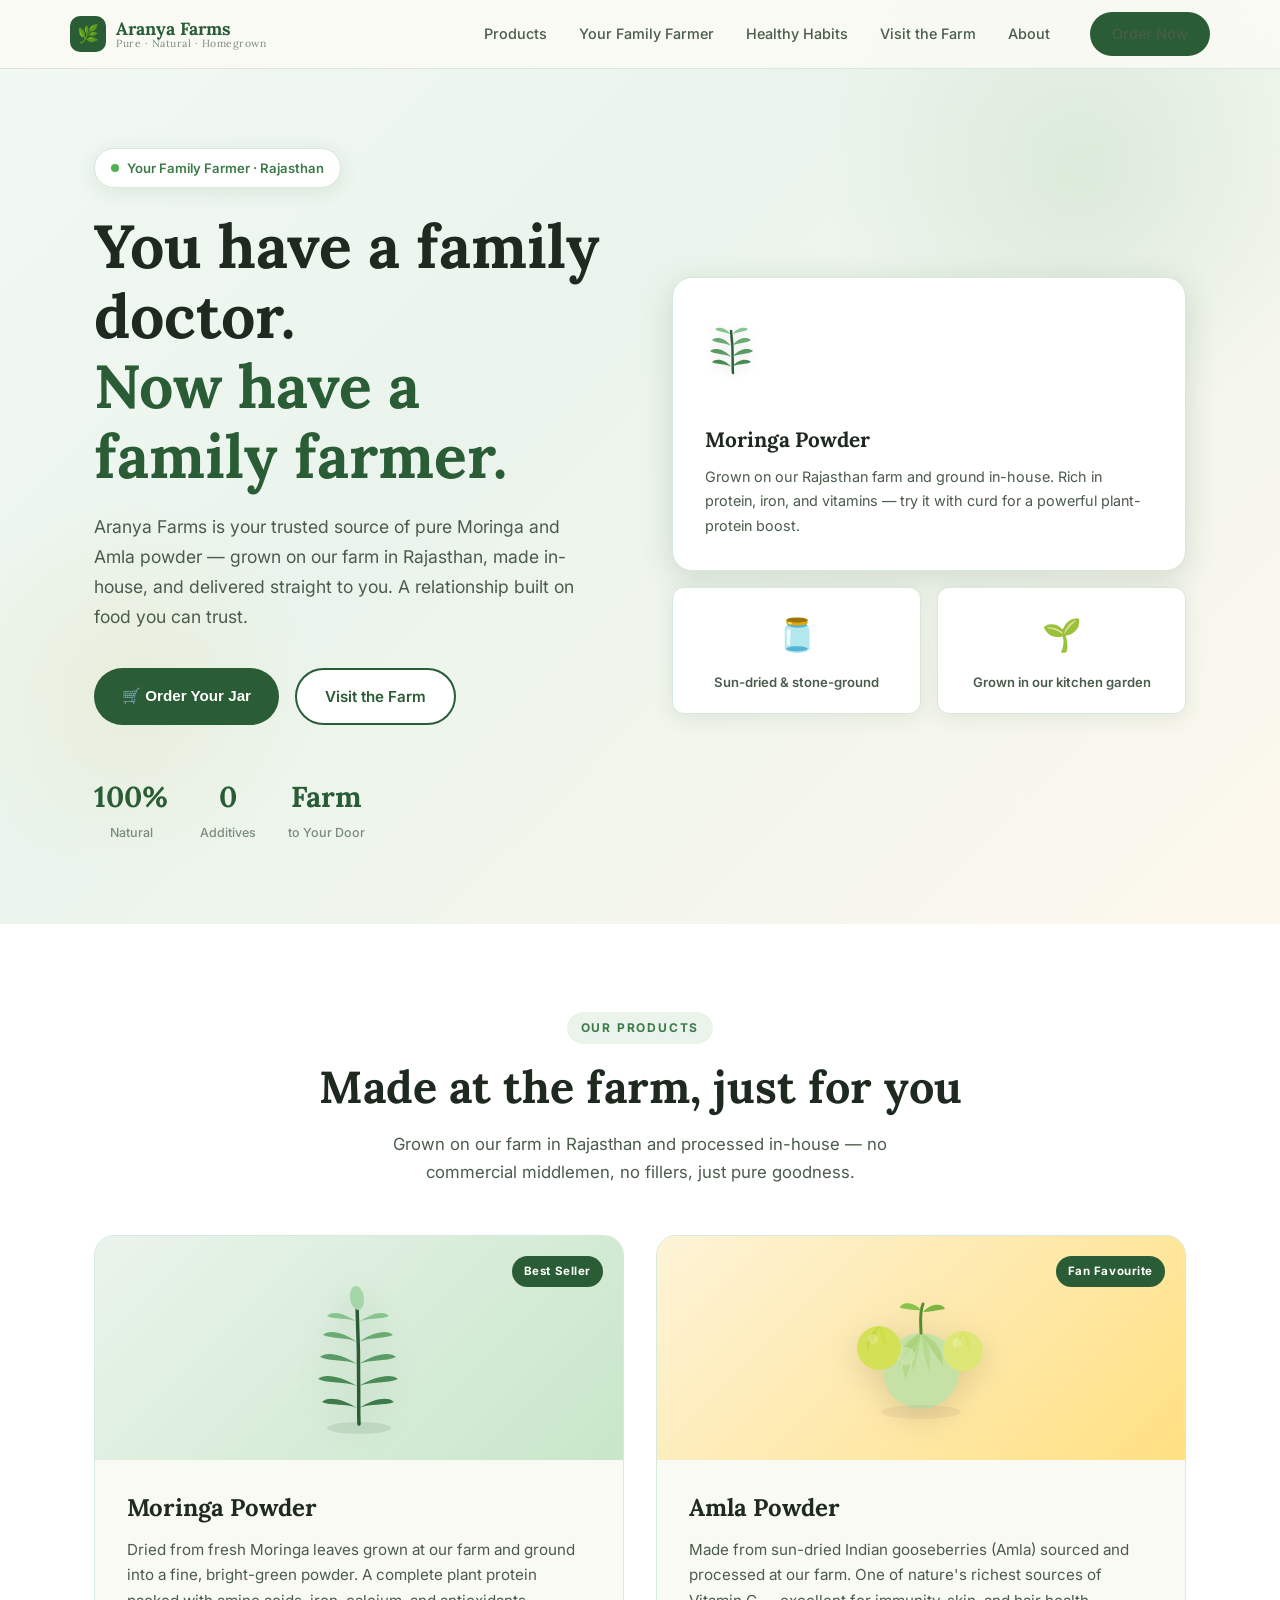
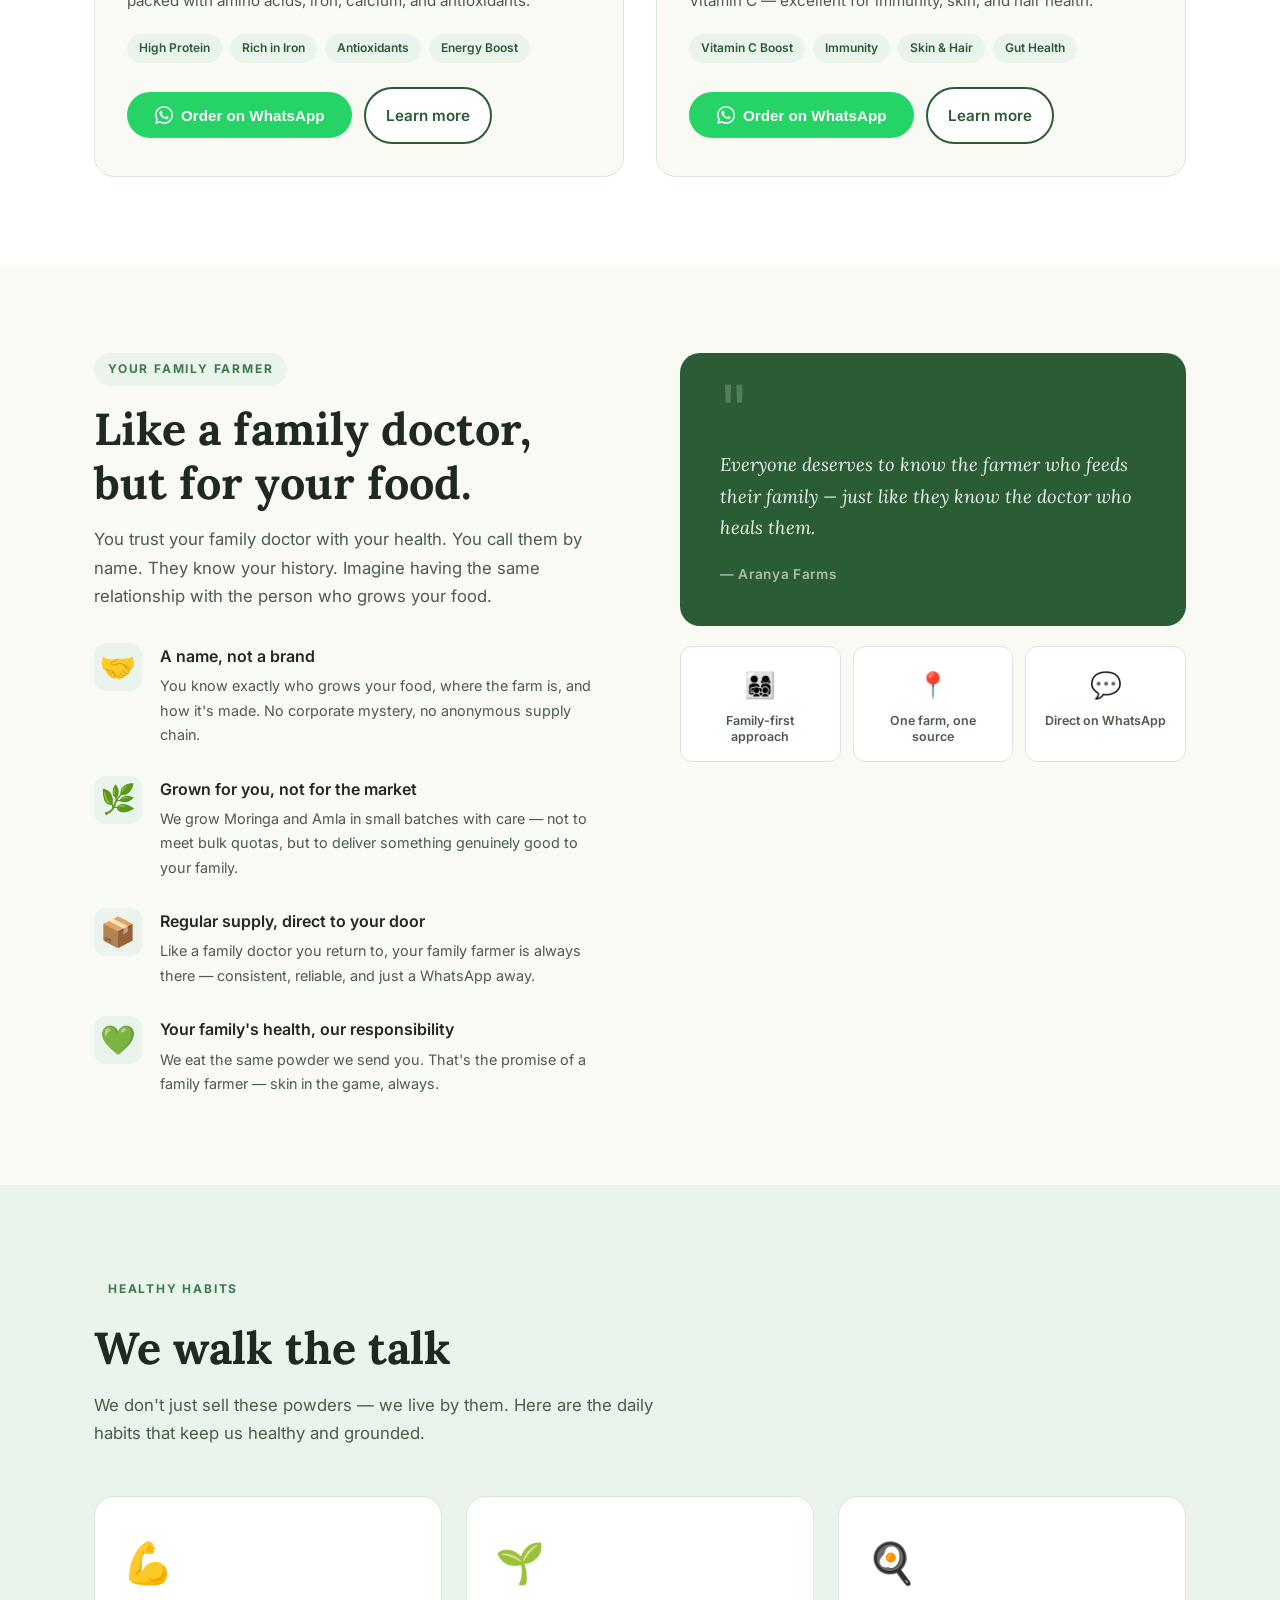
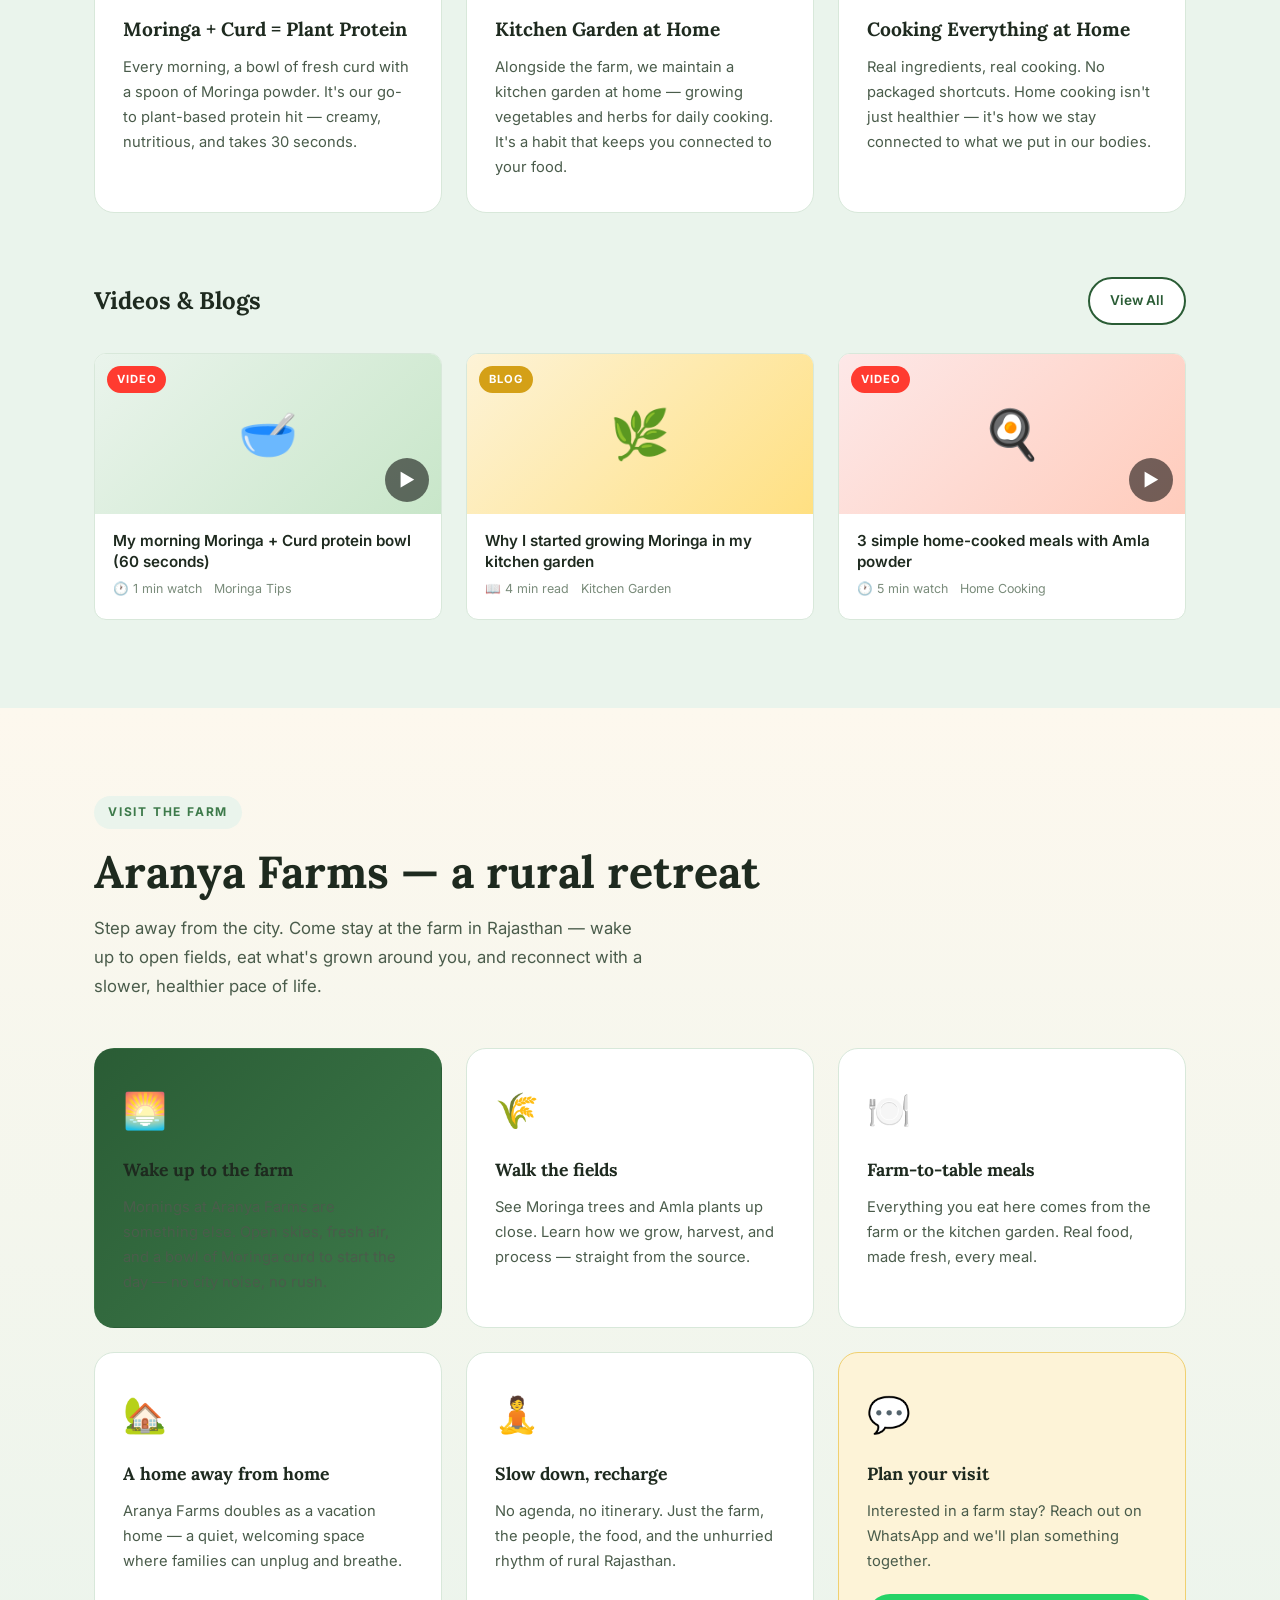
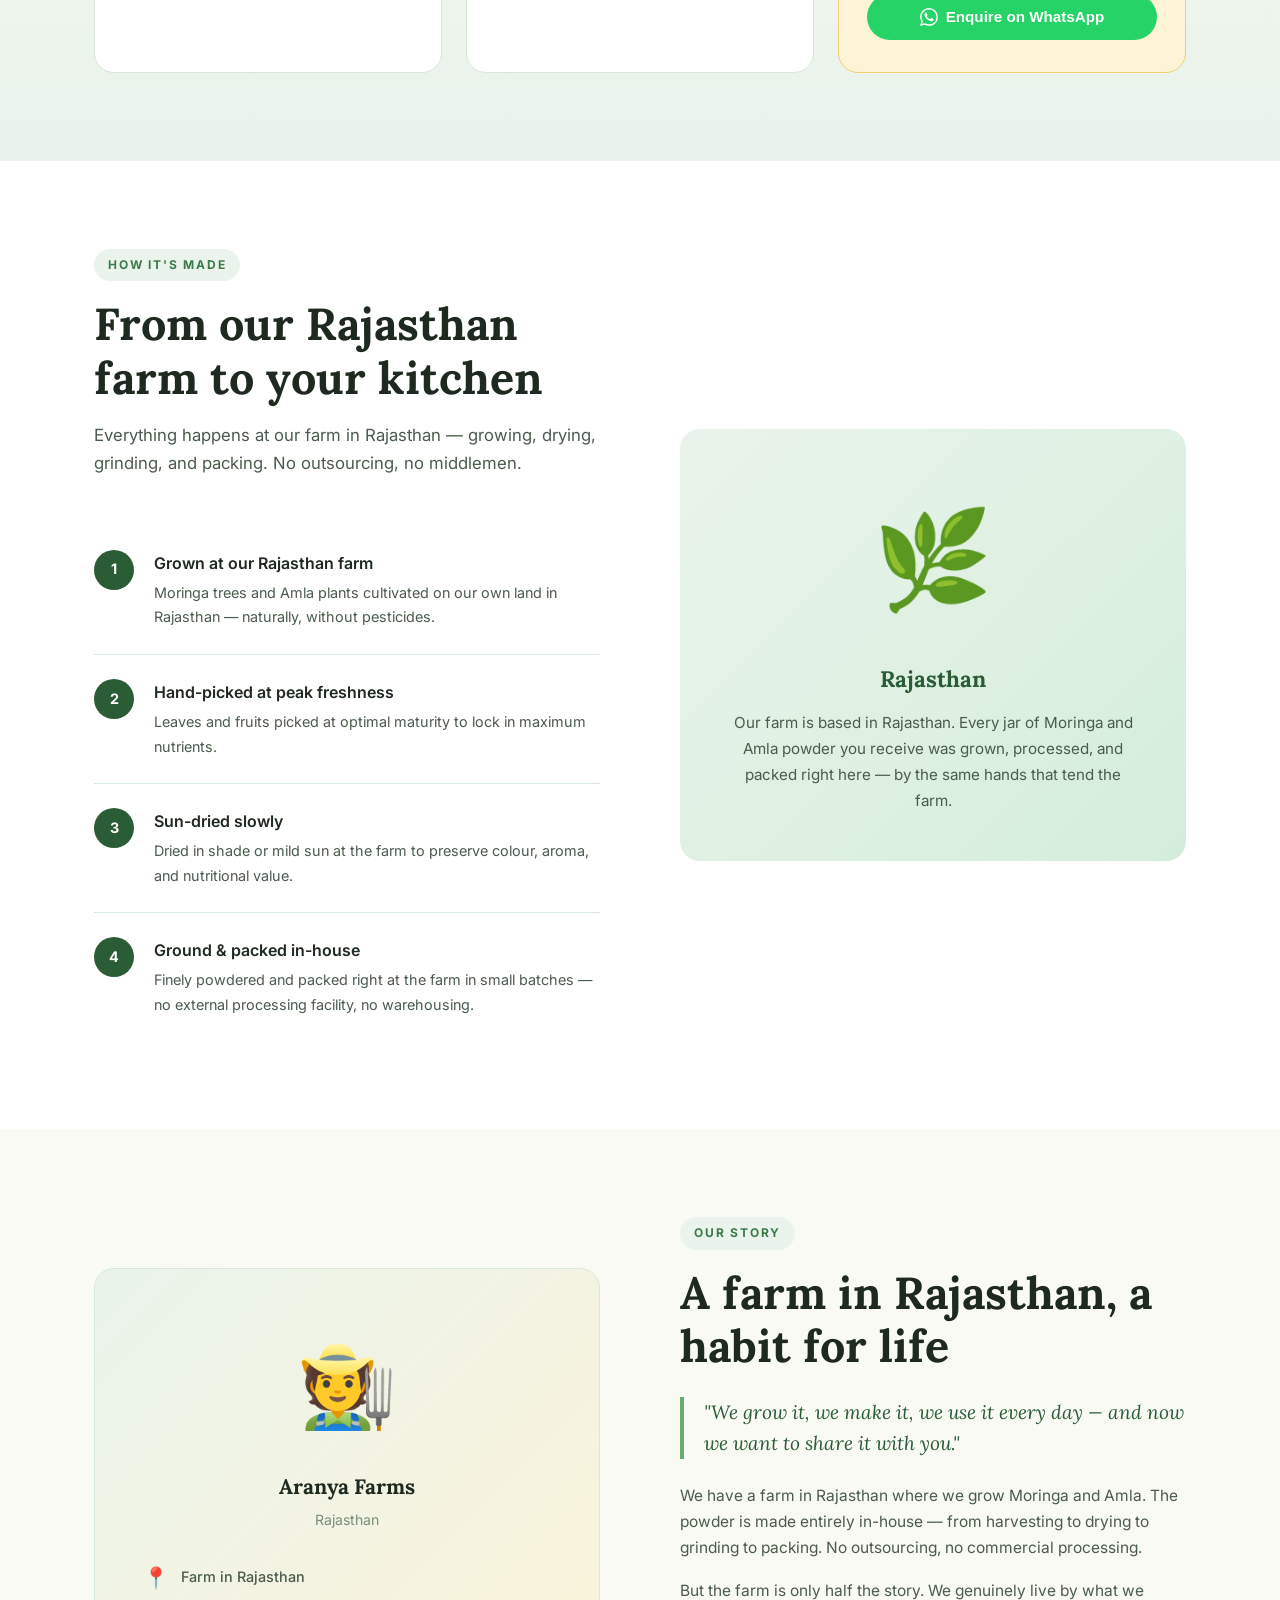
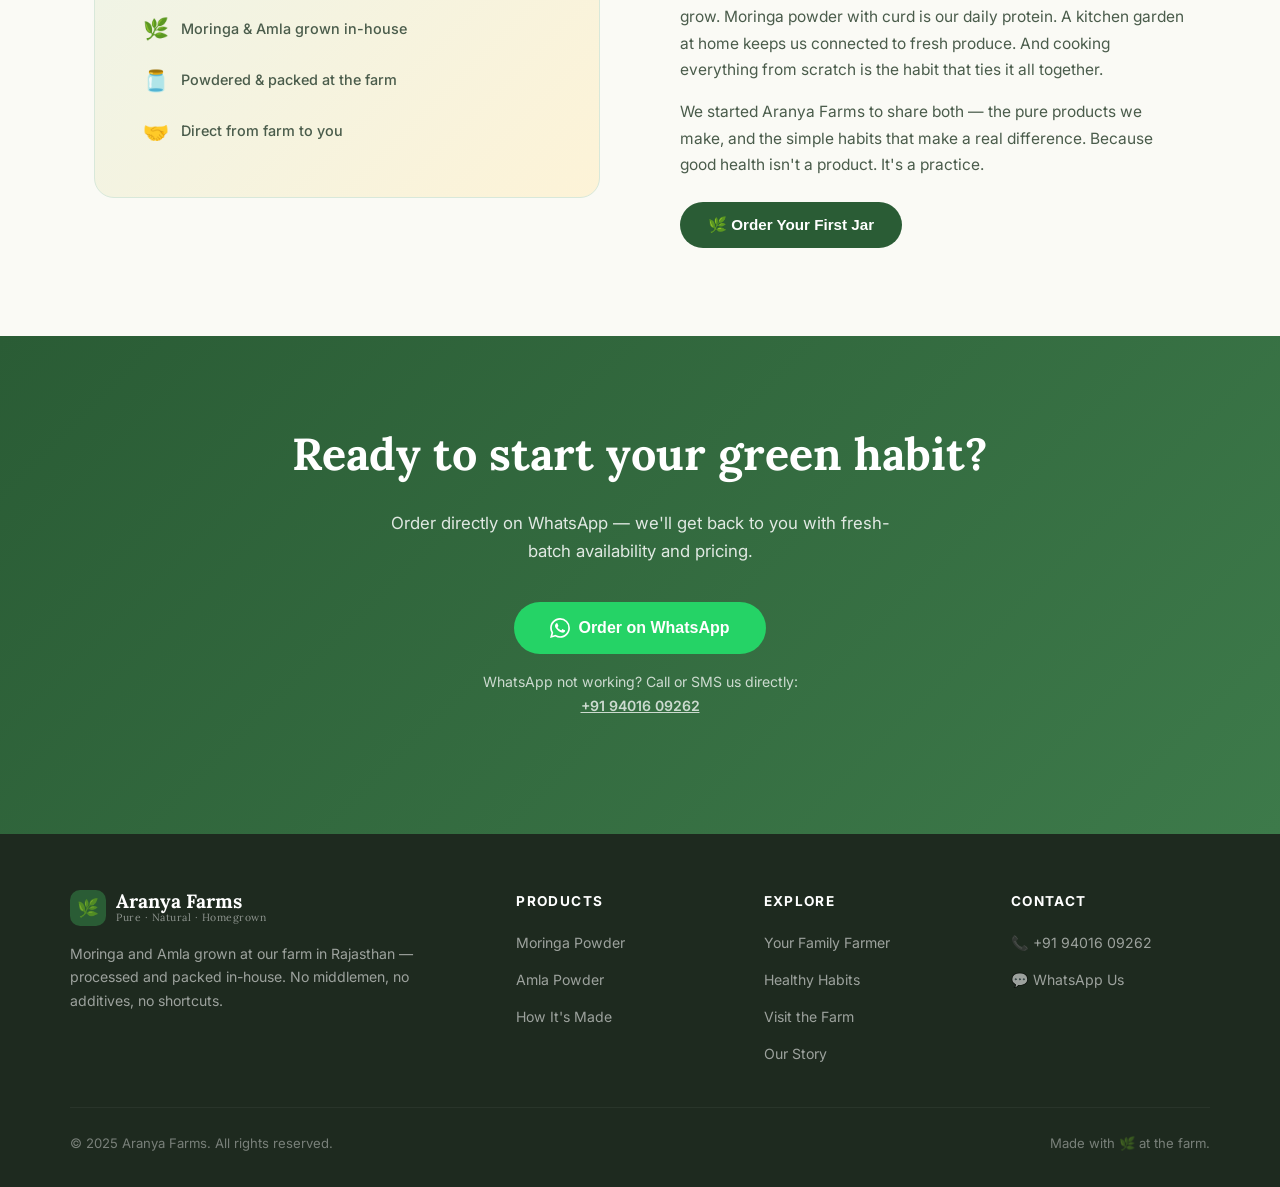
==== commit ddaa52dd: "Replace product emoji with SVG illustrations for Moringa and Amla - Moringa: detailed pinnate leaf b" ====
--- a/index.html
+++ b/index.html
@@ -92,7 +92,19 @@
       <!-- Right: Visual cards -->
       <div class="hero-visual" aria-hidden="true">
         <div class="hero-card-main">
-          <div class="product-icon">🌿</div>
+          <div class="product-icon">
+            <svg width="56" height="56" viewBox="0 0 56 56" fill="none" xmlns="http://www.w3.org/2000/svg">
+              <path d="M28 52 C27 42 29 32 26 10" stroke="#2A5C35" stroke-width="2.5" fill="none" stroke-linecap="round"/>
+              <path d="M26 46 C20 42 12 44 7 41 C11 37 20 38 26 46Z" fill="#4A8A55"/>
+              <path d="M27 46 C33 42 41 44 46 41 C42 37 33 38 27 46Z" fill="#4A8A55"/>
+              <path d="M26 36 C19 32 10 34 5 30 C10 26 19 28 26 36Z" fill="#5A9A65"/>
+              <path d="M27 36 C34 32 43 34 48 30 C43 26 34 28 27 36Z" fill="#5A9A65"/>
+              <path d="M26 25 C20 21 12 23 7 19 C12 15 20 17 26 25Z" fill="#6AAB72"/>
+              <path d="M27 25 C33 21 41 23 46 19 C41 15 33 17 27 25Z" fill="#6AAB72"/>
+              <path d="M26 14 C21 10 14 12 10 8 C14 5 22 7 26 14Z" fill="#88C490"/>
+              <path d="M27 14 C32 10 39 12 43 8 C39 5 31 7 27 14Z" fill="#88C490"/>
+            </svg>
+          </div>
           <h3>Moringa Powder</h3>
           <p>Grown on our Rajasthan farm and ground in-house. Rich in protein, iron, and vitamins — try it with curd for a powerful plant-protein boost.</p>
         </div>
@@ -127,7 +139,29 @@
         <!-- Moringa Powder -->
         <article class="product-card">
           <div class="product-image moringa">
-            <span class="product-emoji">🌿</span>
+            <svg class="product-svg" viewBox="0 0 140 160" fill="none" xmlns="http://www.w3.org/2000/svg">
+              <!-- Central stem -->
+              <path d="M70 148 C69 125 71 100 68 28" stroke="#2A5C35" stroke-width="3.5" fill="none" stroke-linecap="round"/>
+              <!-- Leaf pair 1 (bottom) -->
+              <path d="M68 132 C57 127 42 130 33 126 C38 120 53 122 68 132Z" fill="#3D7A4A"/>
+              <path d="M70 132 C81 127 96 130 105 126 C100 120 85 122 70 132Z" fill="#3D7A4A"/>
+              <!-- Leaf pair 2 -->
+              <path d="M68 110 C56 105 39 108 29 103 C35 97 52 100 68 110Z" fill="#4A8A55"/>
+              <path d="M70 110 C82 105 99 108 109 103 C103 97 86 100 70 110Z" fill="#4A8A55"/>
+              <!-- Leaf pair 3 -->
+              <path d="M68 88 C57 83 41 86 31 81 C37 75 53 78 68 88Z" fill="#5A9A65"/>
+              <path d="M70 88 C81 83 97 86 107 81 C101 75 85 78 70 88Z" fill="#5A9A65"/>
+              <!-- Leaf pair 4 -->
+              <path d="M68 66 C58 61 43 63 34 59 C39 53 55 56 68 66Z" fill="#6AAB72"/>
+              <path d="M70 66 C80 61 95 63 104 59 C99 53 83 56 70 66Z" fill="#6AAB72"/>
+              <!-- Leaf pair 5 (top) -->
+              <path d="M68 46 C59 41 46 44 38 40 C43 34 56 37 68 46Z" fill="#88C490"/>
+              <path d="M70 46 C79 41 92 44 100 40 C95 34 82 37 70 46Z" fill="#88C490"/>
+              <!-- Terminal leaflet -->
+              <ellipse cx="68" cy="22" rx="7" ry="12" fill="#A5D6A7" transform="rotate(-8 68 22)"/>
+              <!-- Powder spill at base -->
+              <ellipse cx="70" cy="152" rx="32" ry="6" fill="#2A5C35" opacity="0.12"/>
+            </svg>
             <span class="product-badge-float">Best Seller</span>
           </div>
           <div class="product-body">
@@ -155,7 +189,36 @@
         <!-- Amla Powder -->
         <article class="product-card">
           <div class="product-image amla">
-            <span class="product-emoji">🍋</span>
+            <svg class="product-svg" viewBox="0 0 140 160" fill="none" xmlns="http://www.w3.org/2000/svg">
+              <!-- Main large berry -->
+              <circle cx="70" cy="95" r="38" fill="#C5E1A5"/>
+              <!-- Amla characteristic segments (5 lobes from top) -->
+              <path d="M70 57 Q58 72 62 95 Q68 78 70 57Z" fill="#AED581" opacity="0.65"/>
+              <path d="M70 57 Q48 66 48 90 Q57 78 70 57Z" fill="#9CCC65" opacity="0.5"/>
+              <path d="M70 57 Q44 80 55 103 Q59 88 70 57Z" fill="#9CCC65" opacity="0.4"/>
+              <path d="M70 57 Q82 72 78 95 Q72 78 70 57Z" fill="#AED581" opacity="0.65"/>
+              <path d="M70 57 Q92 66 92 90 Q83 78 70 57Z" fill="#9CCC65" opacity="0.5"/>
+              <!-- Highlight on main berry -->
+              <circle cx="55" cy="80" r="9" fill="white" opacity="0.25"/>
+              <!-- Stem -->
+              <path d="M70 57 C70 48 68 38 72 28" stroke="#558B2F" stroke-width="3" fill="none" stroke-linecap="round"/>
+              <!-- Leaf on stem -->
+              <path d="M72 36 C78 28 92 26 94 33 C86 34 78 36 72 36Z" fill="#7CB342"/>
+              <path d="M70 34 C64 26 50 25 49 32 C57 33 64 35 70 34Z" fill="#8BC34A"/>
+              <!-- Small berry left -->
+              <circle cx="28" cy="72" r="22" fill="#D4E157"/>
+              <path d="M28 50 Q19 60 21 72 Q26 63 28 50Z" fill="#CDDC39" opacity="0.65"/>
+              <path d="M28 50 Q14 60 16 75 Q21 64 28 50Z" fill="#C0CA33" opacity="0.45"/>
+              <path d="M28 50 Q37 60 35 72 Q30 63 28 50Z" fill="#CDDC39" opacity="0.65"/>
+              <circle cx="22" cy="63" r="5" fill="white" opacity="0.25"/>
+              <!-- Small berry right -->
+              <circle cx="112" cy="75" r="20" fill="#DCE775"/>
+              <path d="M112 55 Q104 64 106 75 Q110 65 112 55Z" fill="#D4E157" opacity="0.65"/>
+              <path d="M112 55 Q121 64 118 75 Q114 65 112 55Z" fill="#D4E157" opacity="0.65"/>
+              <circle cx="106" cy="67" r="4.5" fill="white" opacity="0.25"/>
+              <!-- Powder spill at base -->
+              <ellipse cx="70" cy="136" rx="40" ry="7" fill="#8D6E63" opacity="0.1"/>
+            </svg>
             <span class="product-badge-float">Fan Favourite</span>
           </div>
           <div class="product-body">
--- a/css/styles.css
+++ b/css/styles.css
@@ -303,7 +303,17 @@
 }
 .product-image.moringa { background: linear-gradient(135deg, #EAF4EC, #C8E6C9); }
 .product-image.amla { background: linear-gradient(135deg, #FDF3D7, #FFE082); }
-.product-emoji { font-size: 5rem; }
+.product-emoji { display: flex; align-items: center; justify-content: center; }
+.product-svg {
+  width: 140px;
+  height: 160px;
+  filter: drop-shadow(0 8px 16px rgba(0,0,0,0.12));
+  transition: transform 0.4s ease;
+}
+.product-card:hover .product-svg { transform: translateY(-6px) scale(1.04); }
+.product-icon svg {
+  filter: drop-shadow(0 2px 6px rgba(0,0,0,0.1));
+}
 .product-badge-float {
   position: absolute;
   top: 20px; right: 20px;
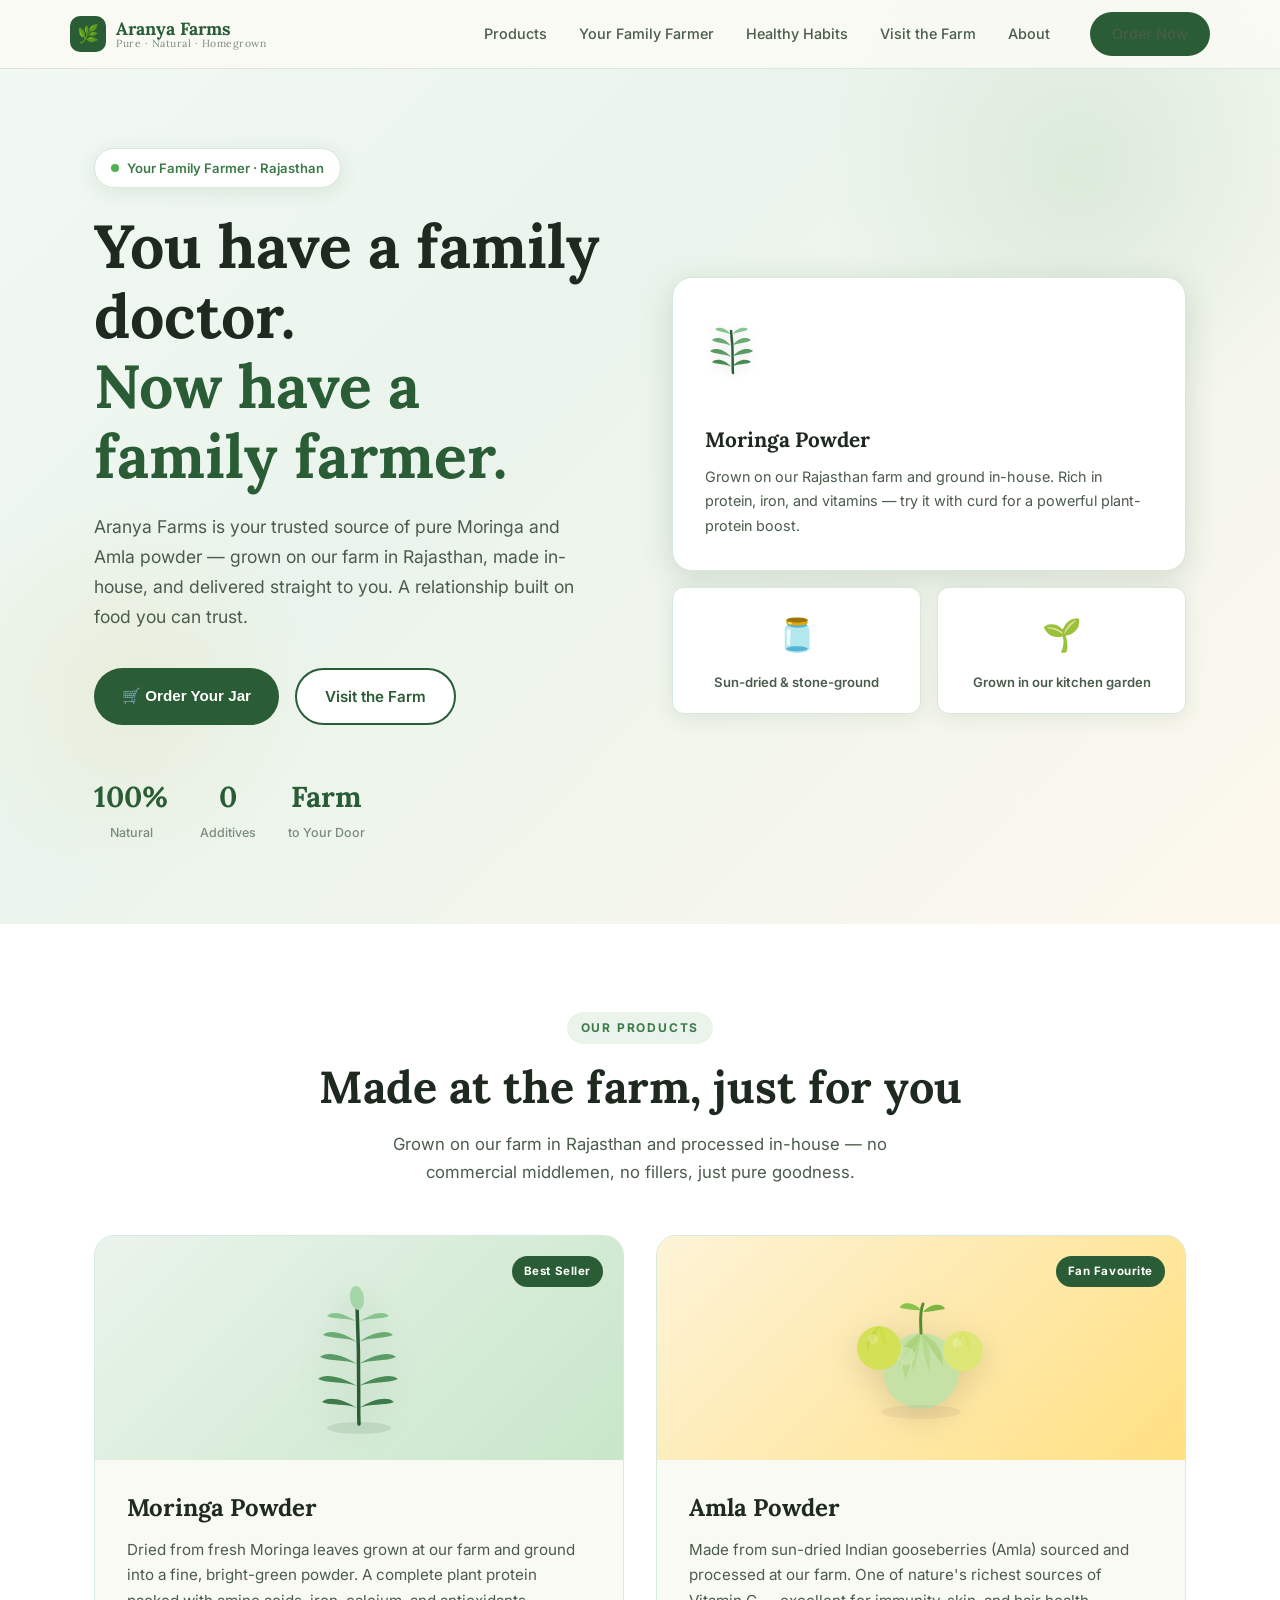
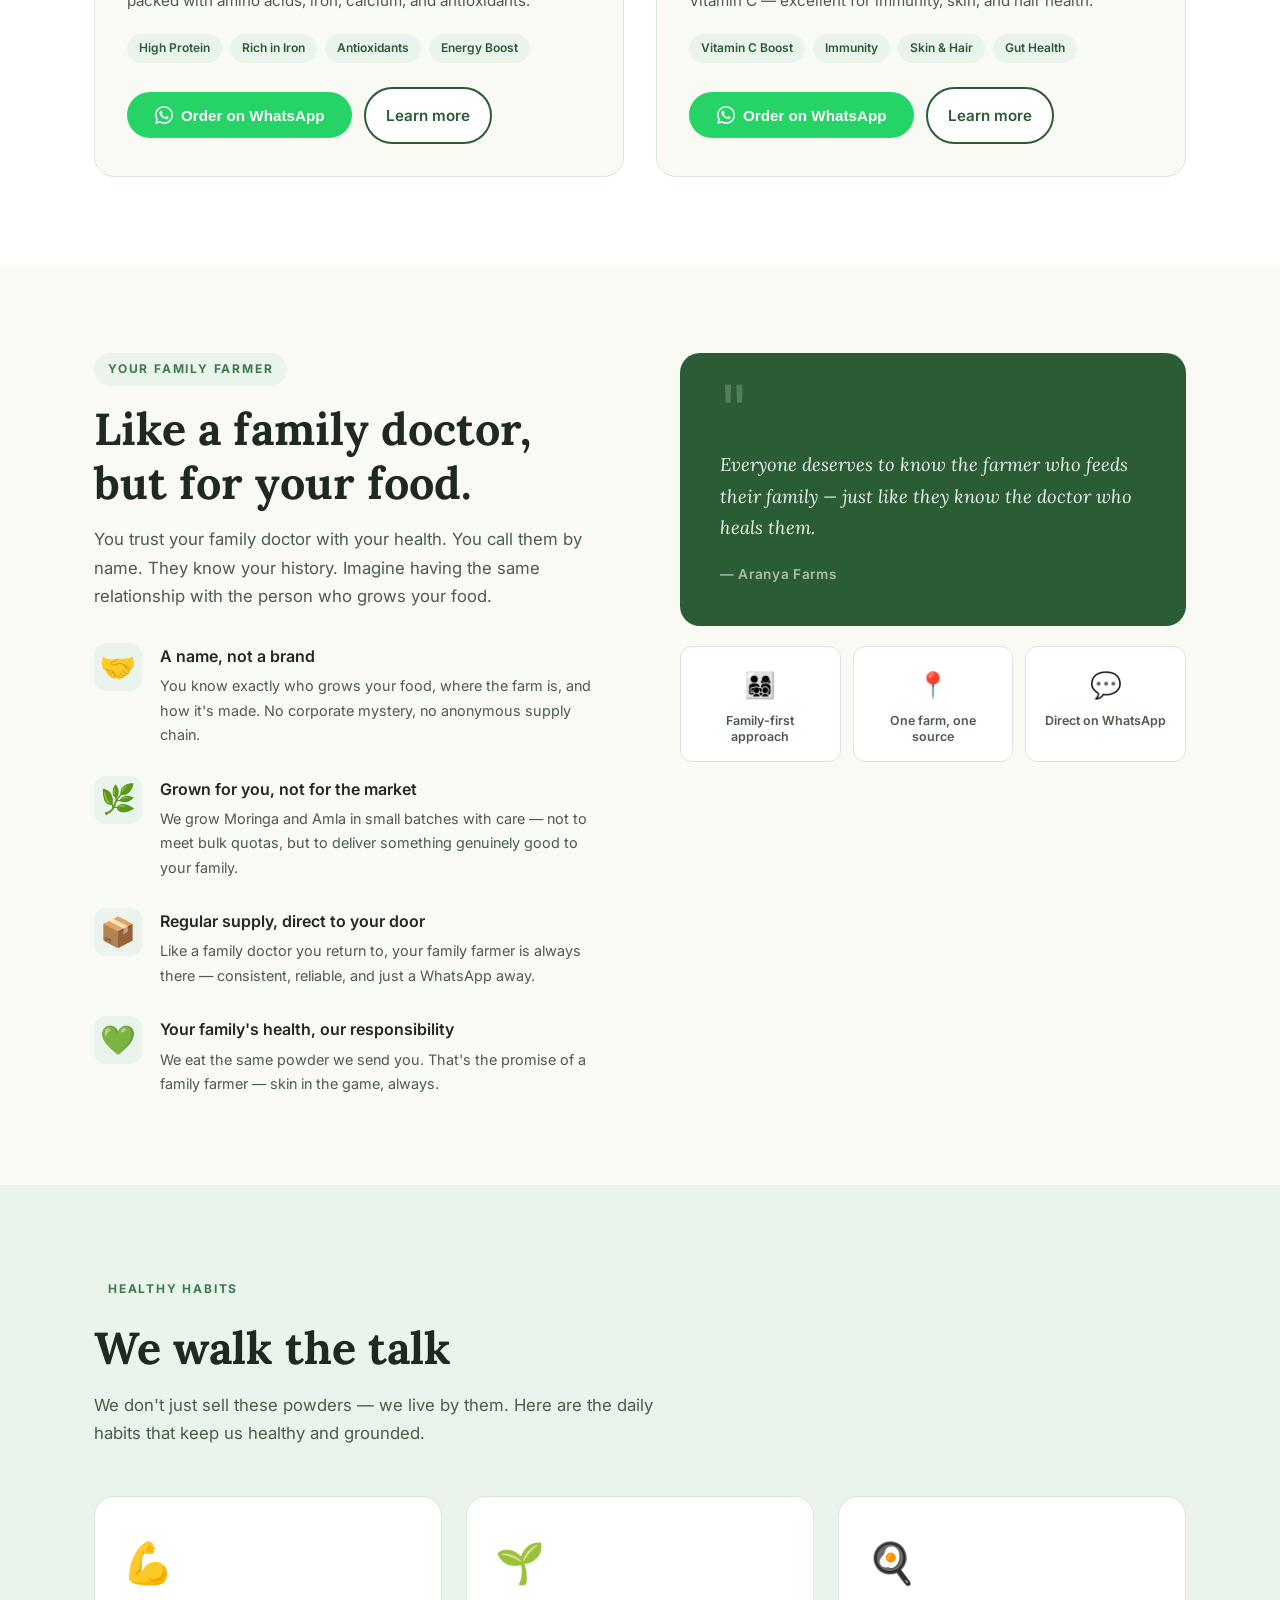
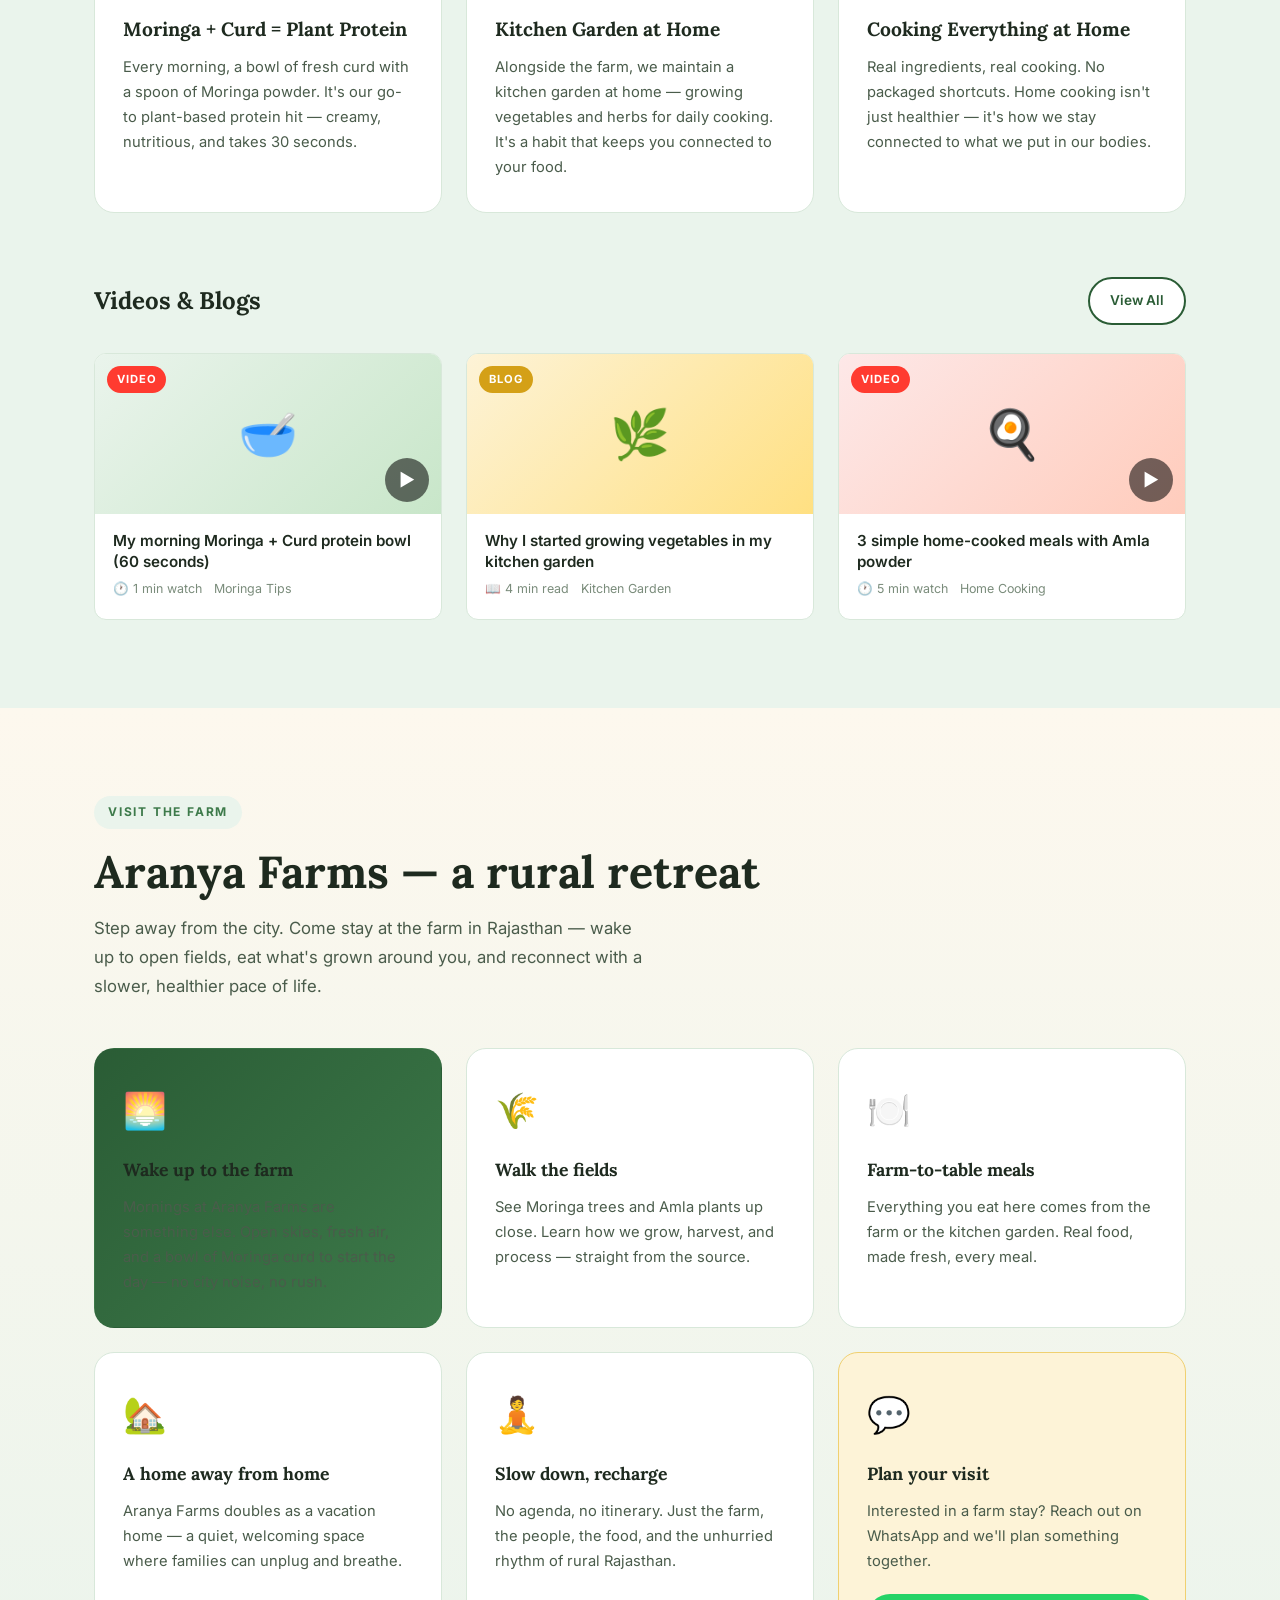
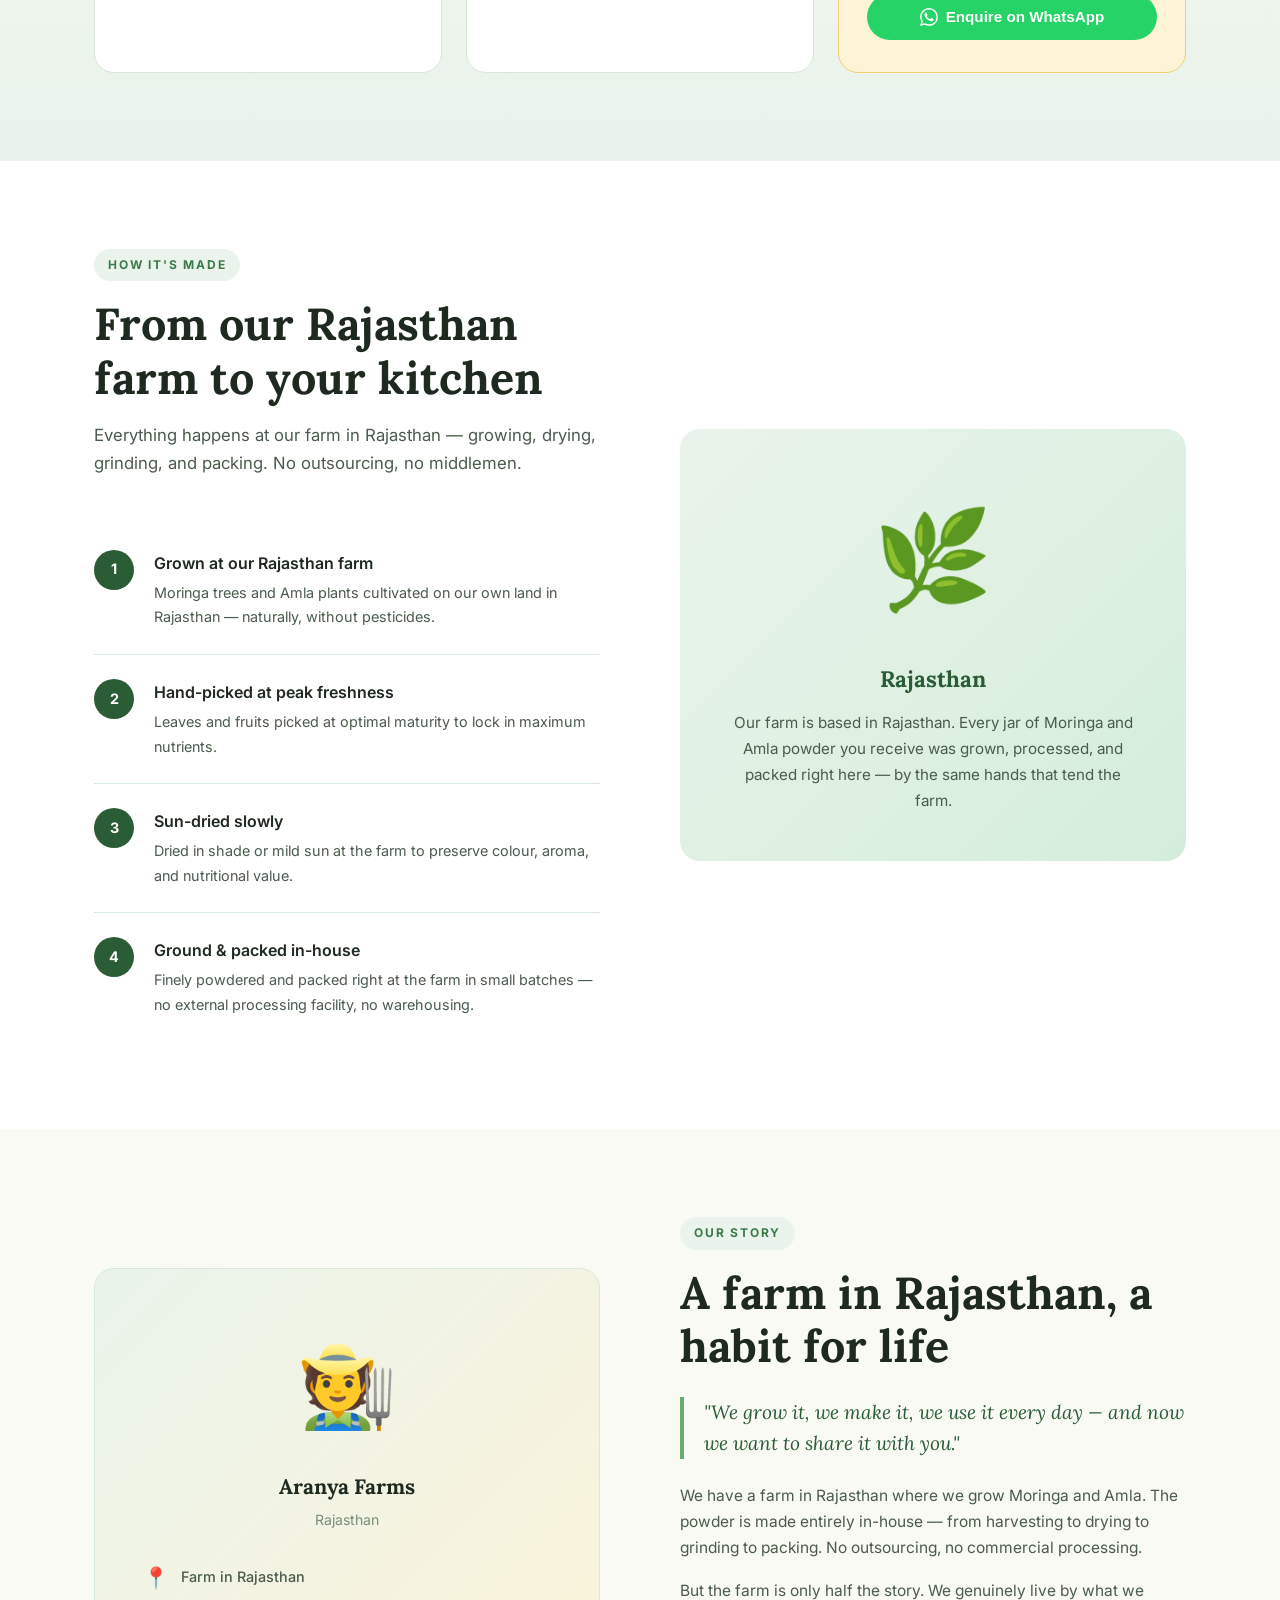
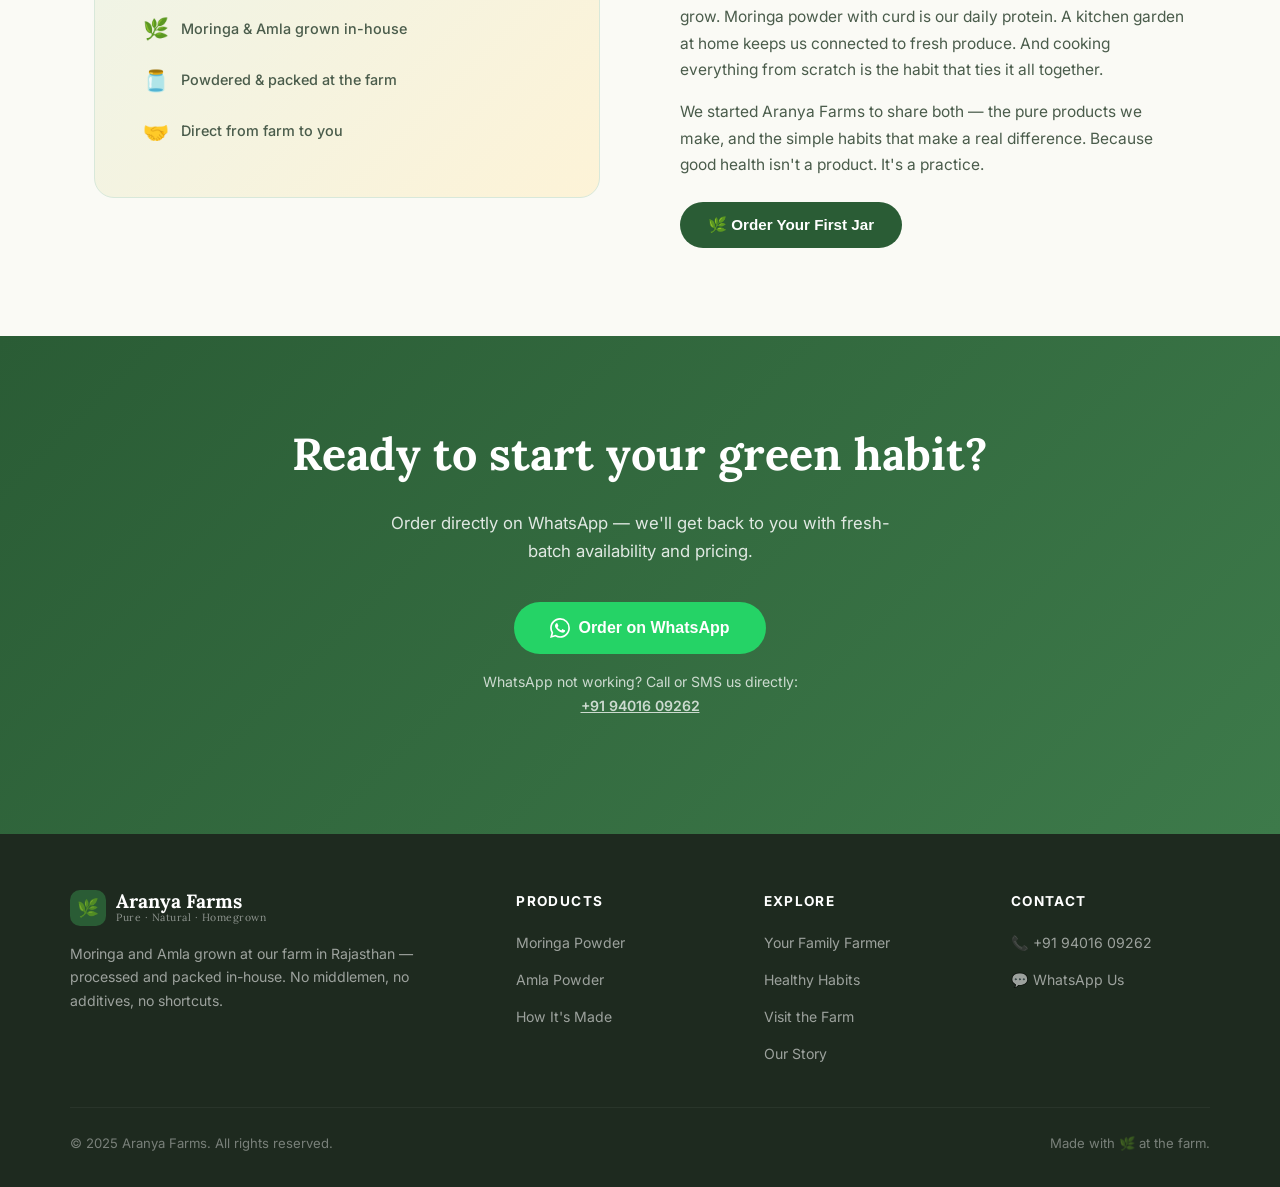
==== commit 9a158411: "Update blog card title to vegetables in kitchen garden Co-Authored-By: Claude Sonnet 4.6 <noreply@an" ====
--- a/index.html
+++ b/index.html
@@ -383,7 +383,7 @@
               <span class="update-type-badge type-blog">BLOG</span>
             </div>
             <div class="update-body">
-              <h4>Why I started growing Moringa in my kitchen garden</h4>
+              <h4>Why I started growing vegetables in my kitchen garden</h4>
               <div class="update-meta">
                 <span>📖 4 min read</span>
                 <span>Kitchen Garden</span>
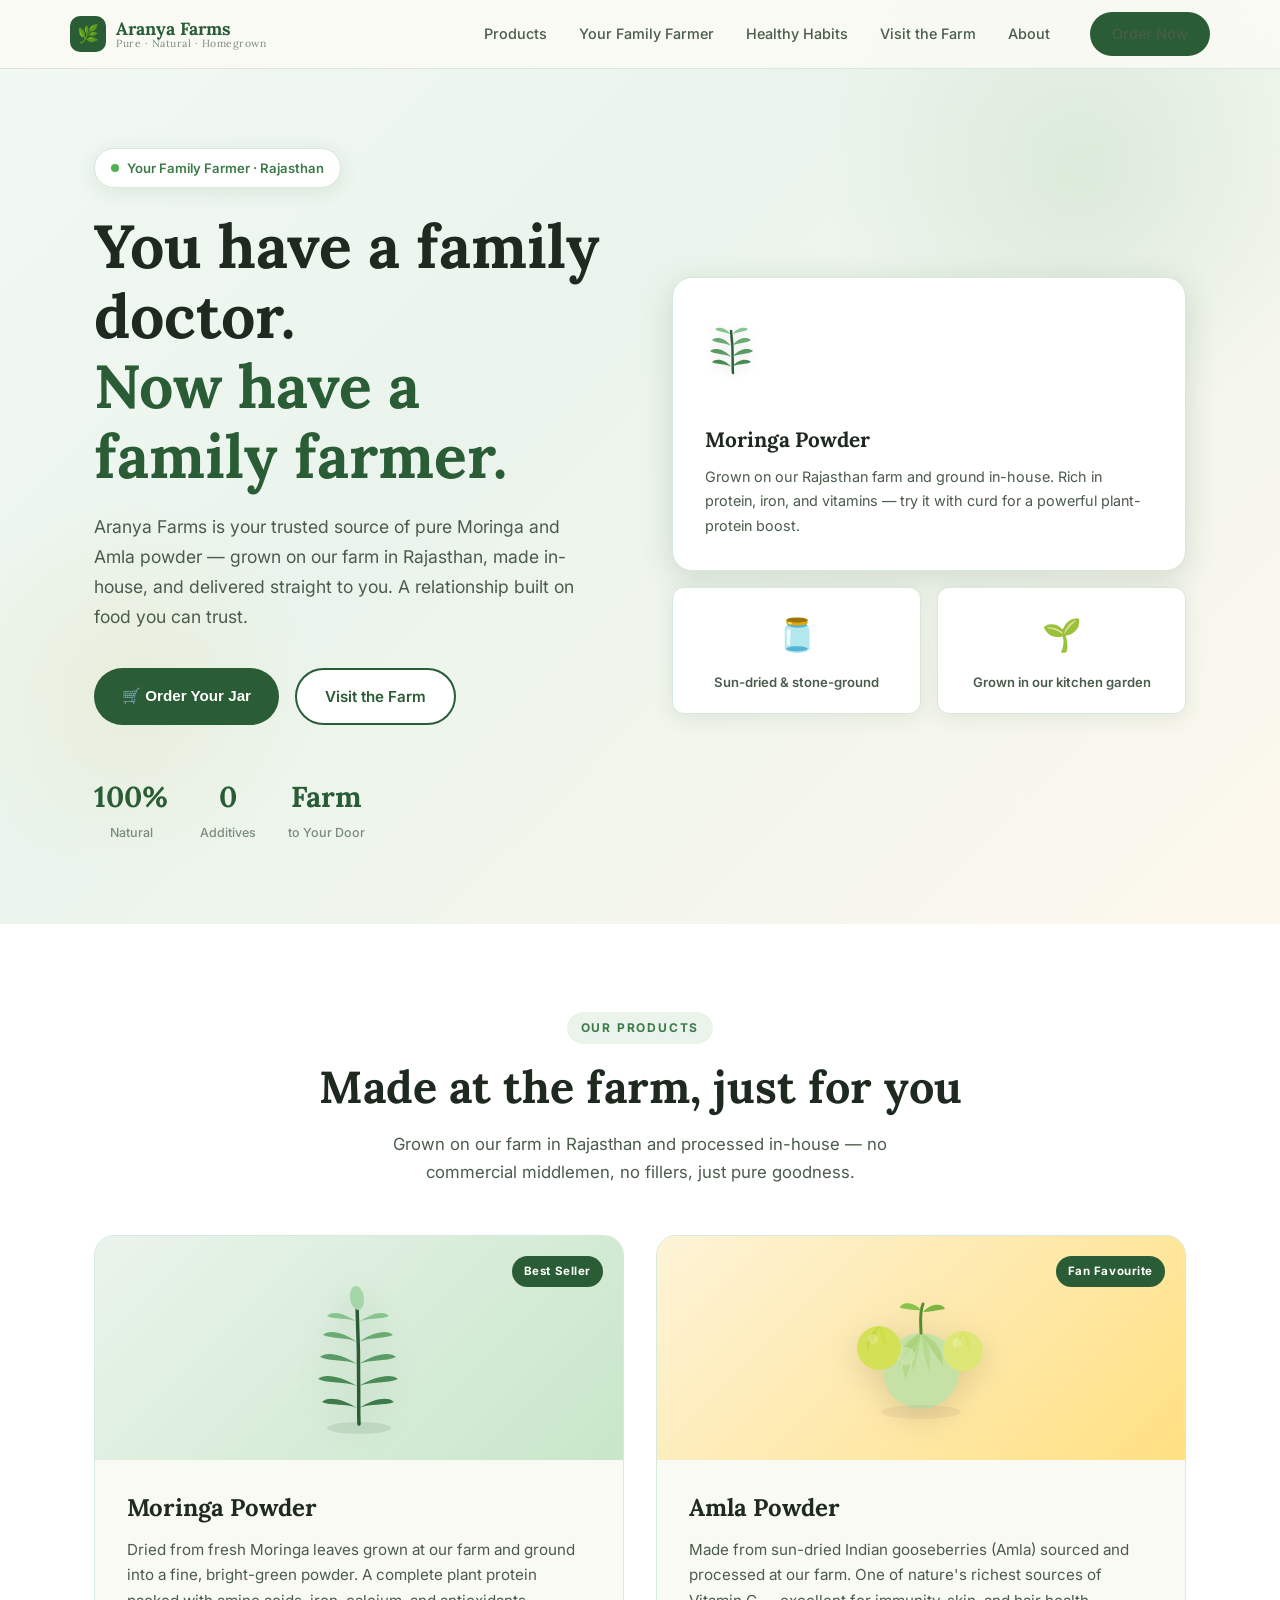
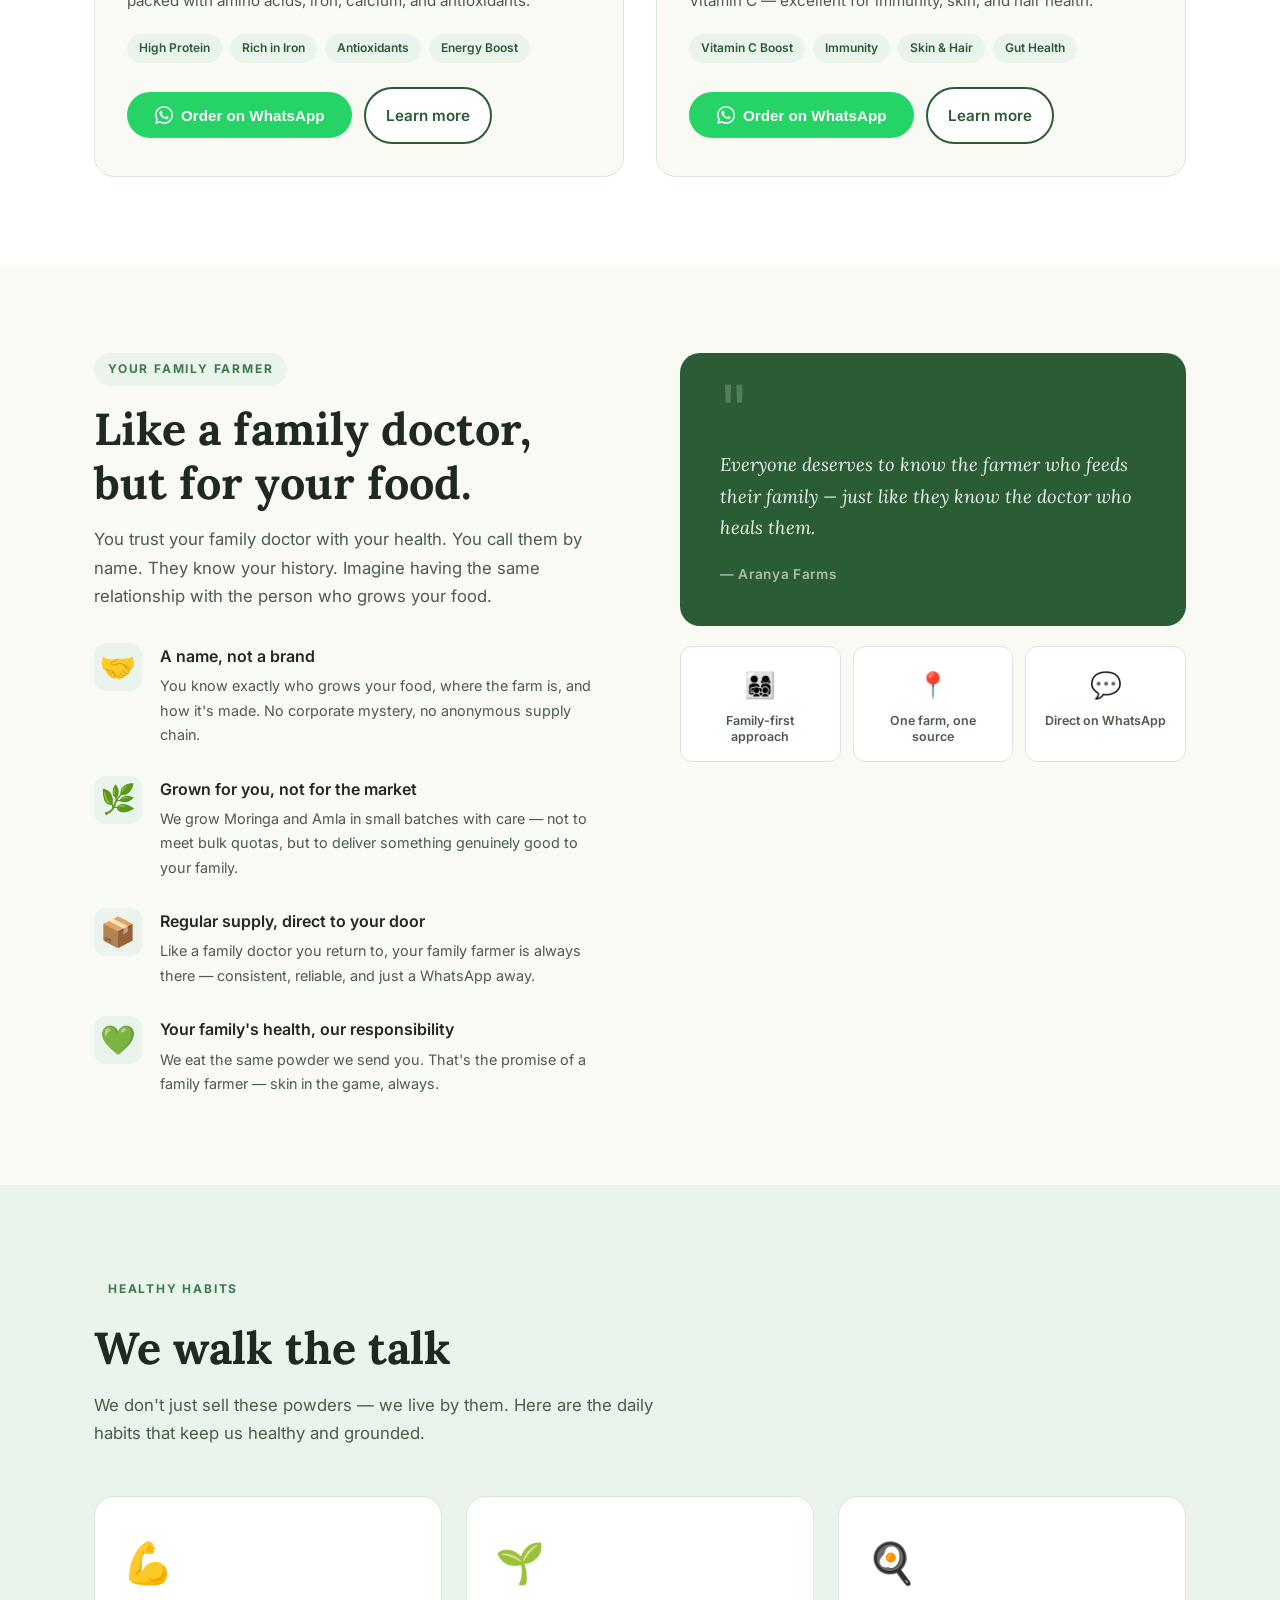
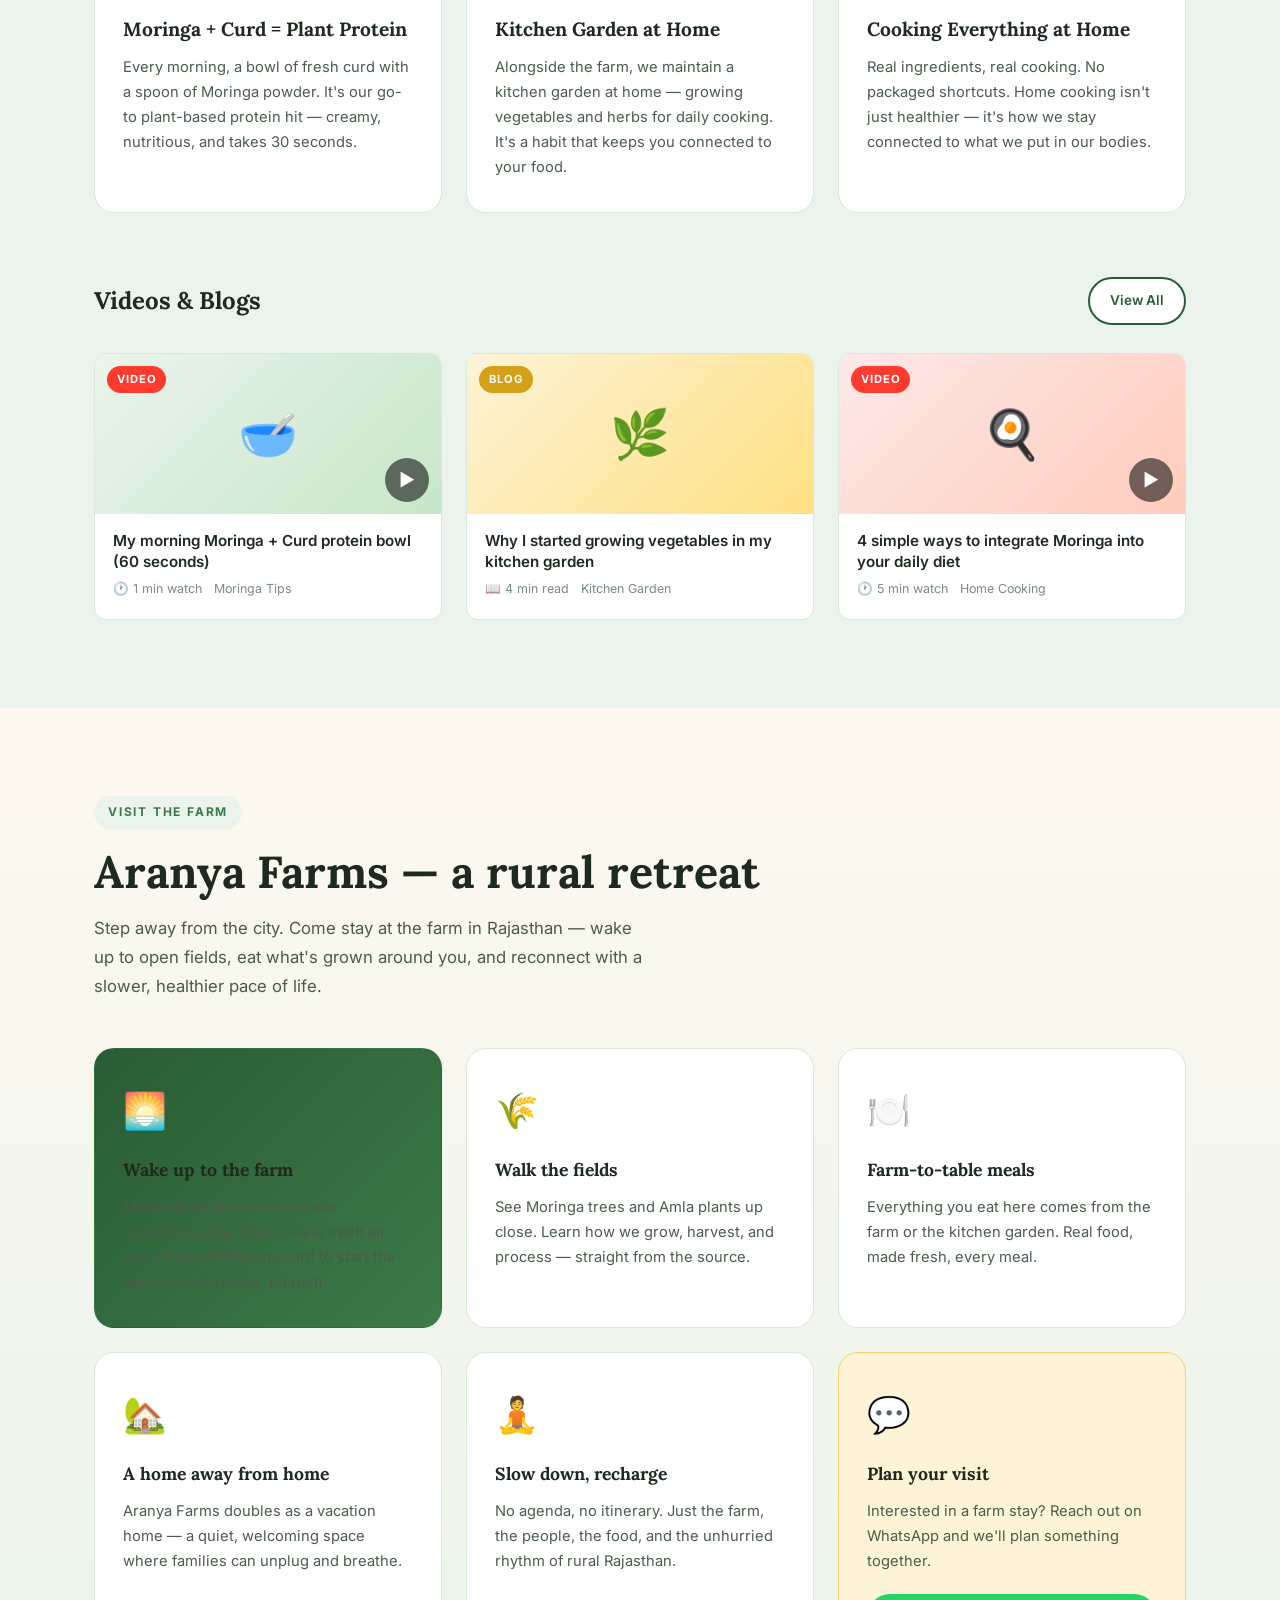
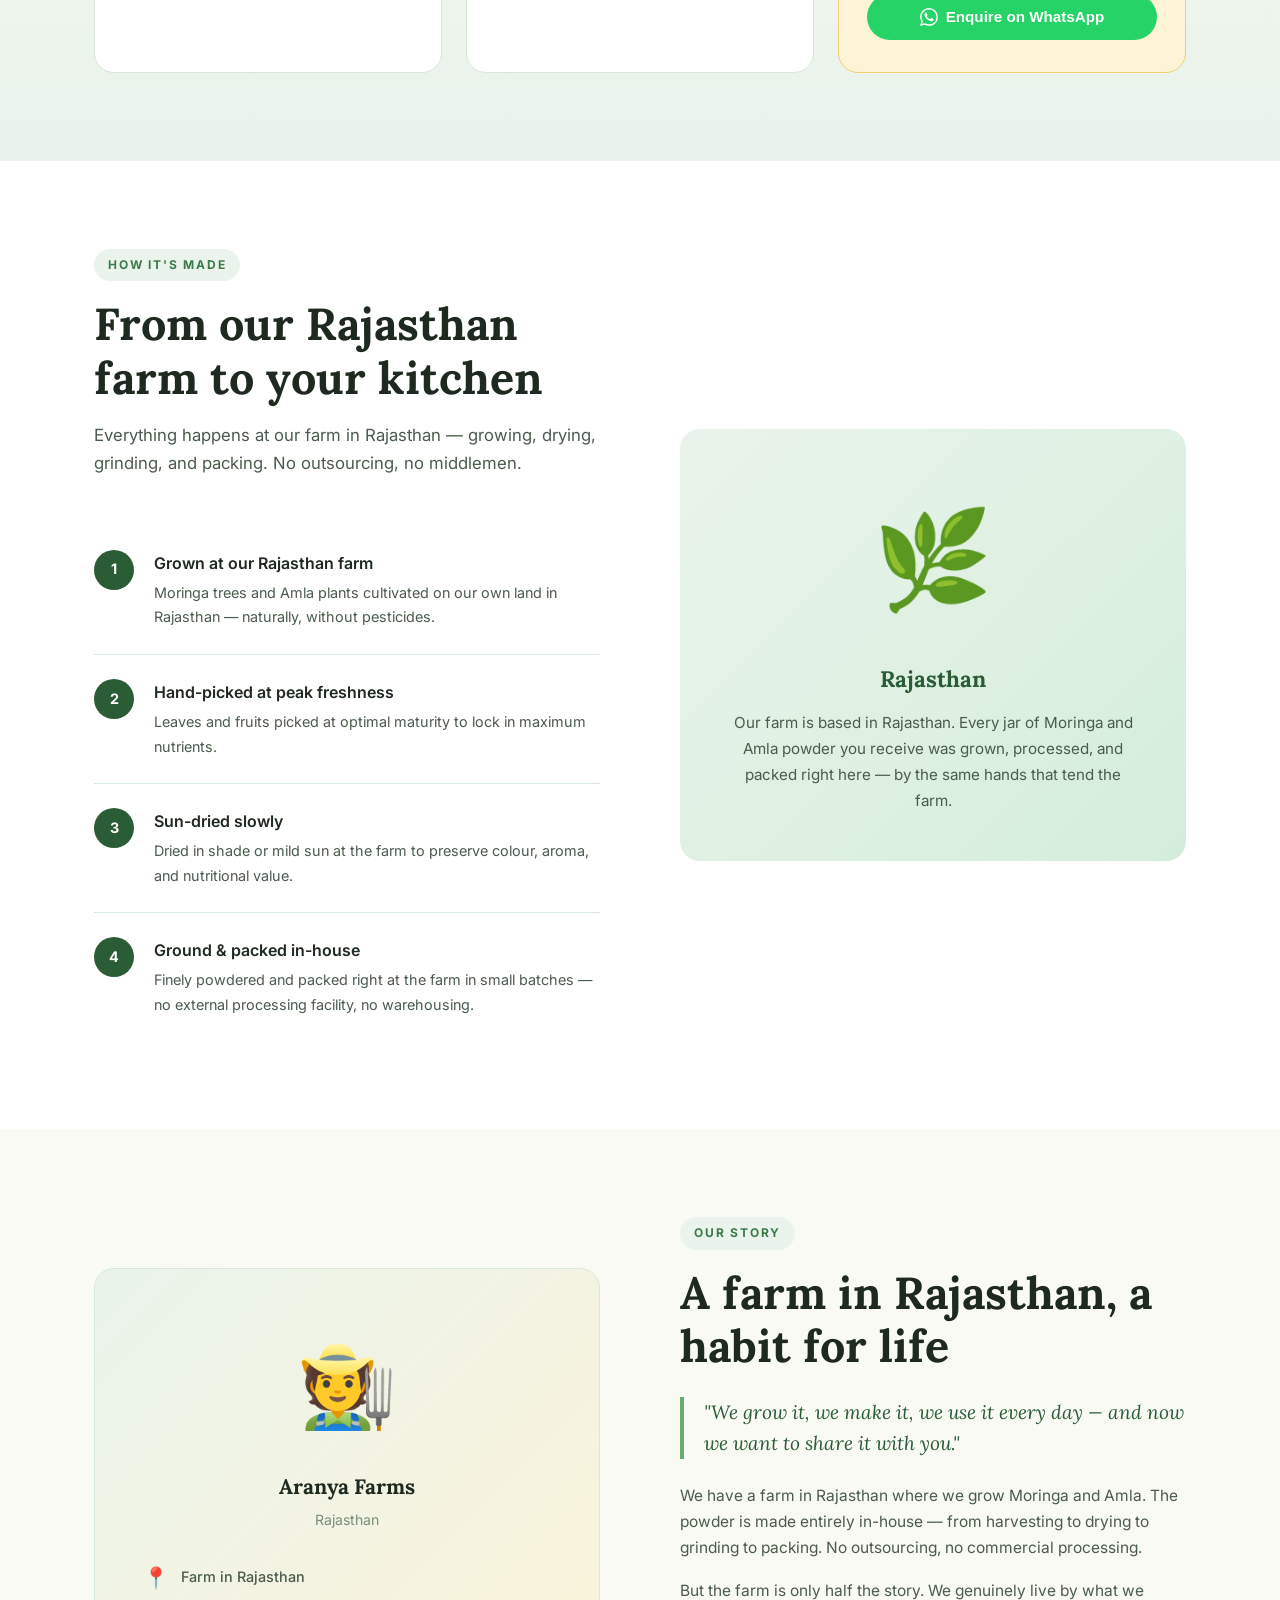
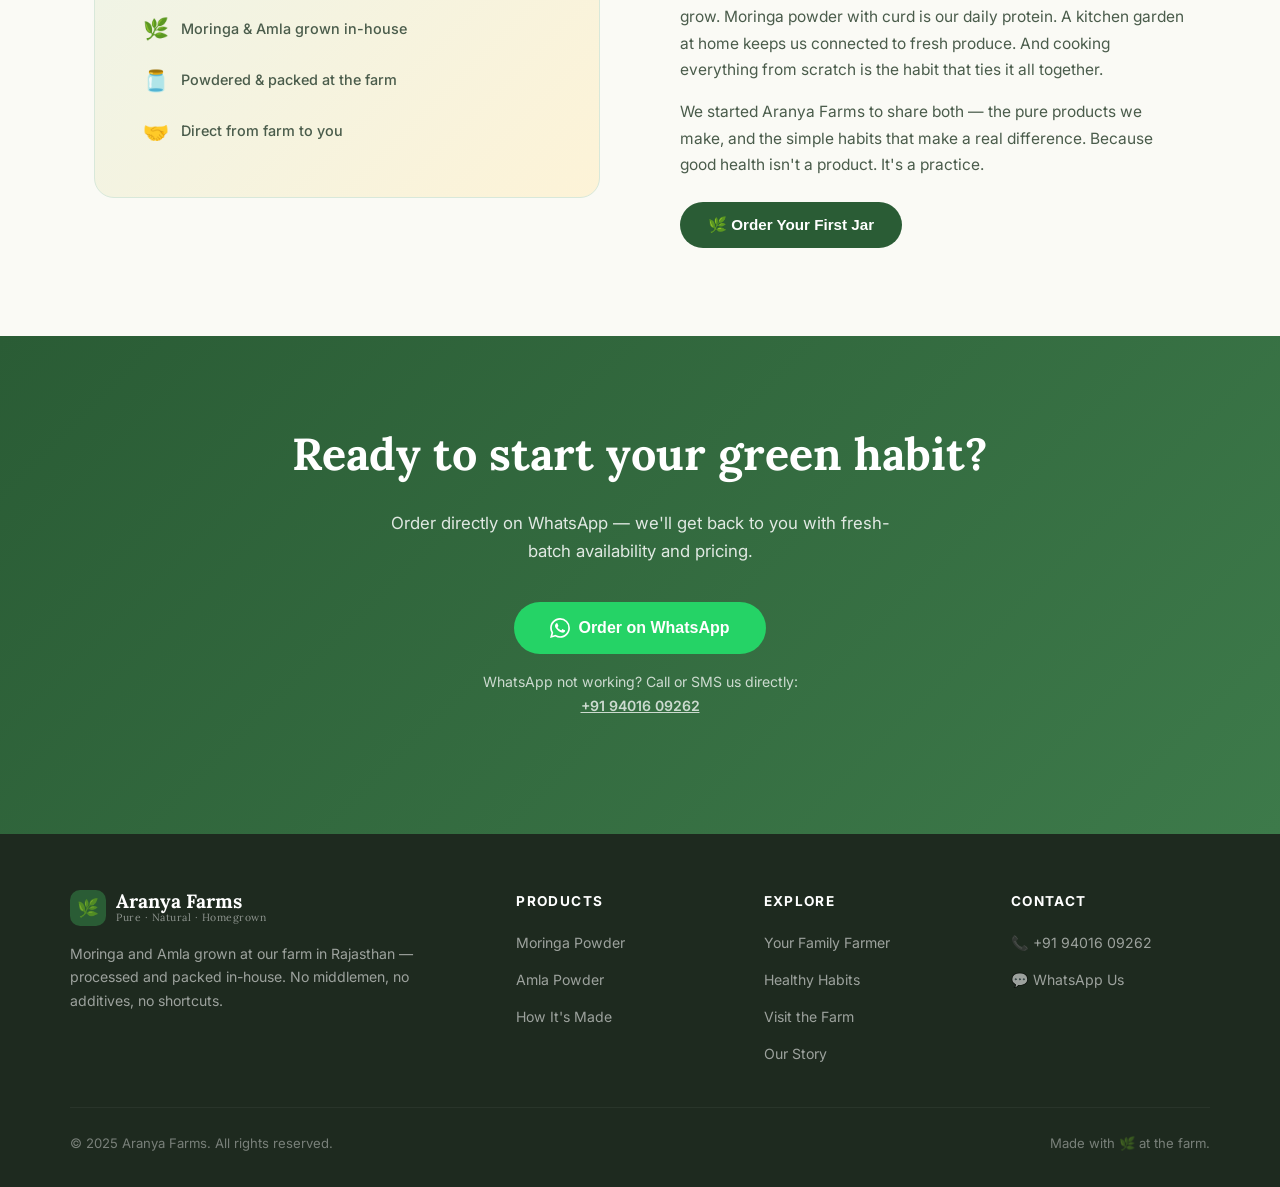
==== commit 684a8559: "Update third video card title to Moringa daily diet tips Co-Authored-By: Claude Sonnet 4.6 <noreply@" ====
--- a/index.html
+++ b/index.html
@@ -398,7 +398,7 @@
               <div class="play-overlay">▶</div>
             </div>
             <div class="update-body">
-              <h4>3 simple home-cooked meals with Amla powder</h4>
+              <h4>4 simple ways to integrate Moringa into your daily diet</h4>
               <div class="update-meta">
                 <span>🕐 5 min watch</span>
                 <span>Home Cooking</span>
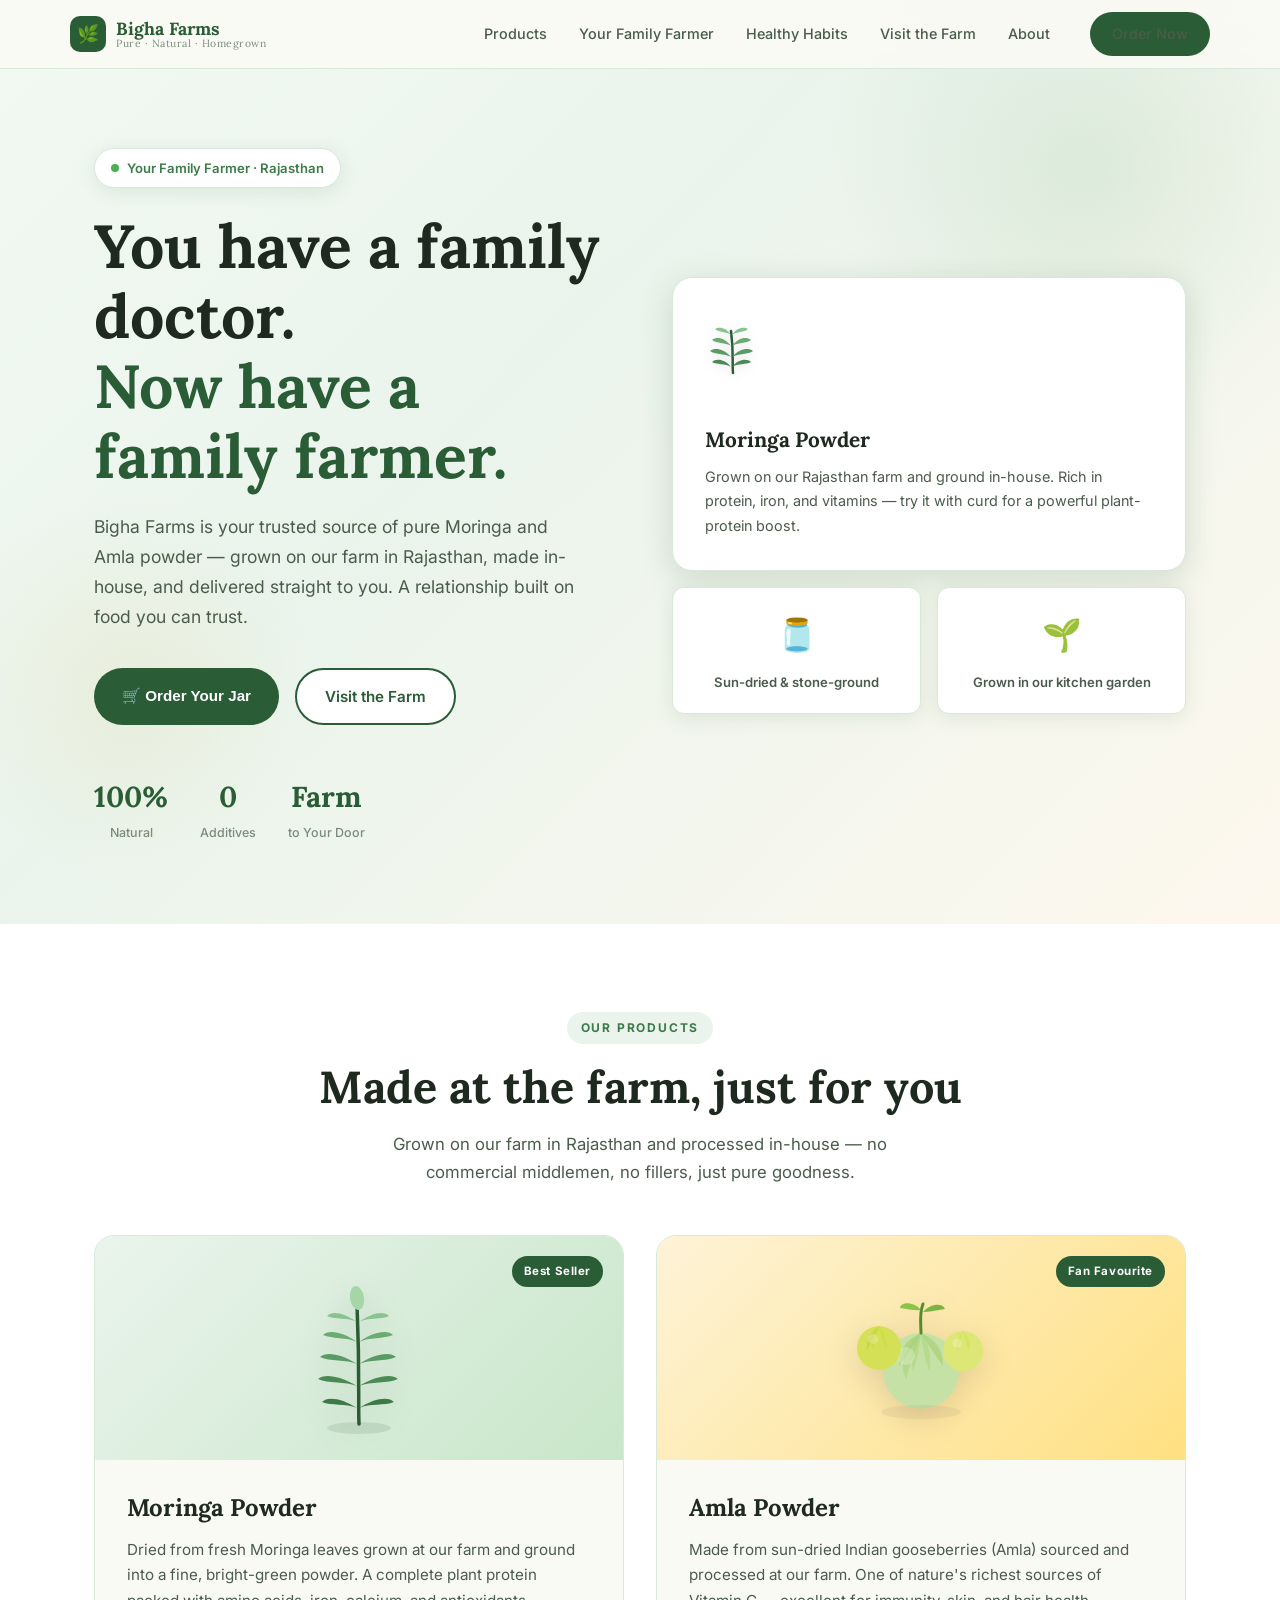
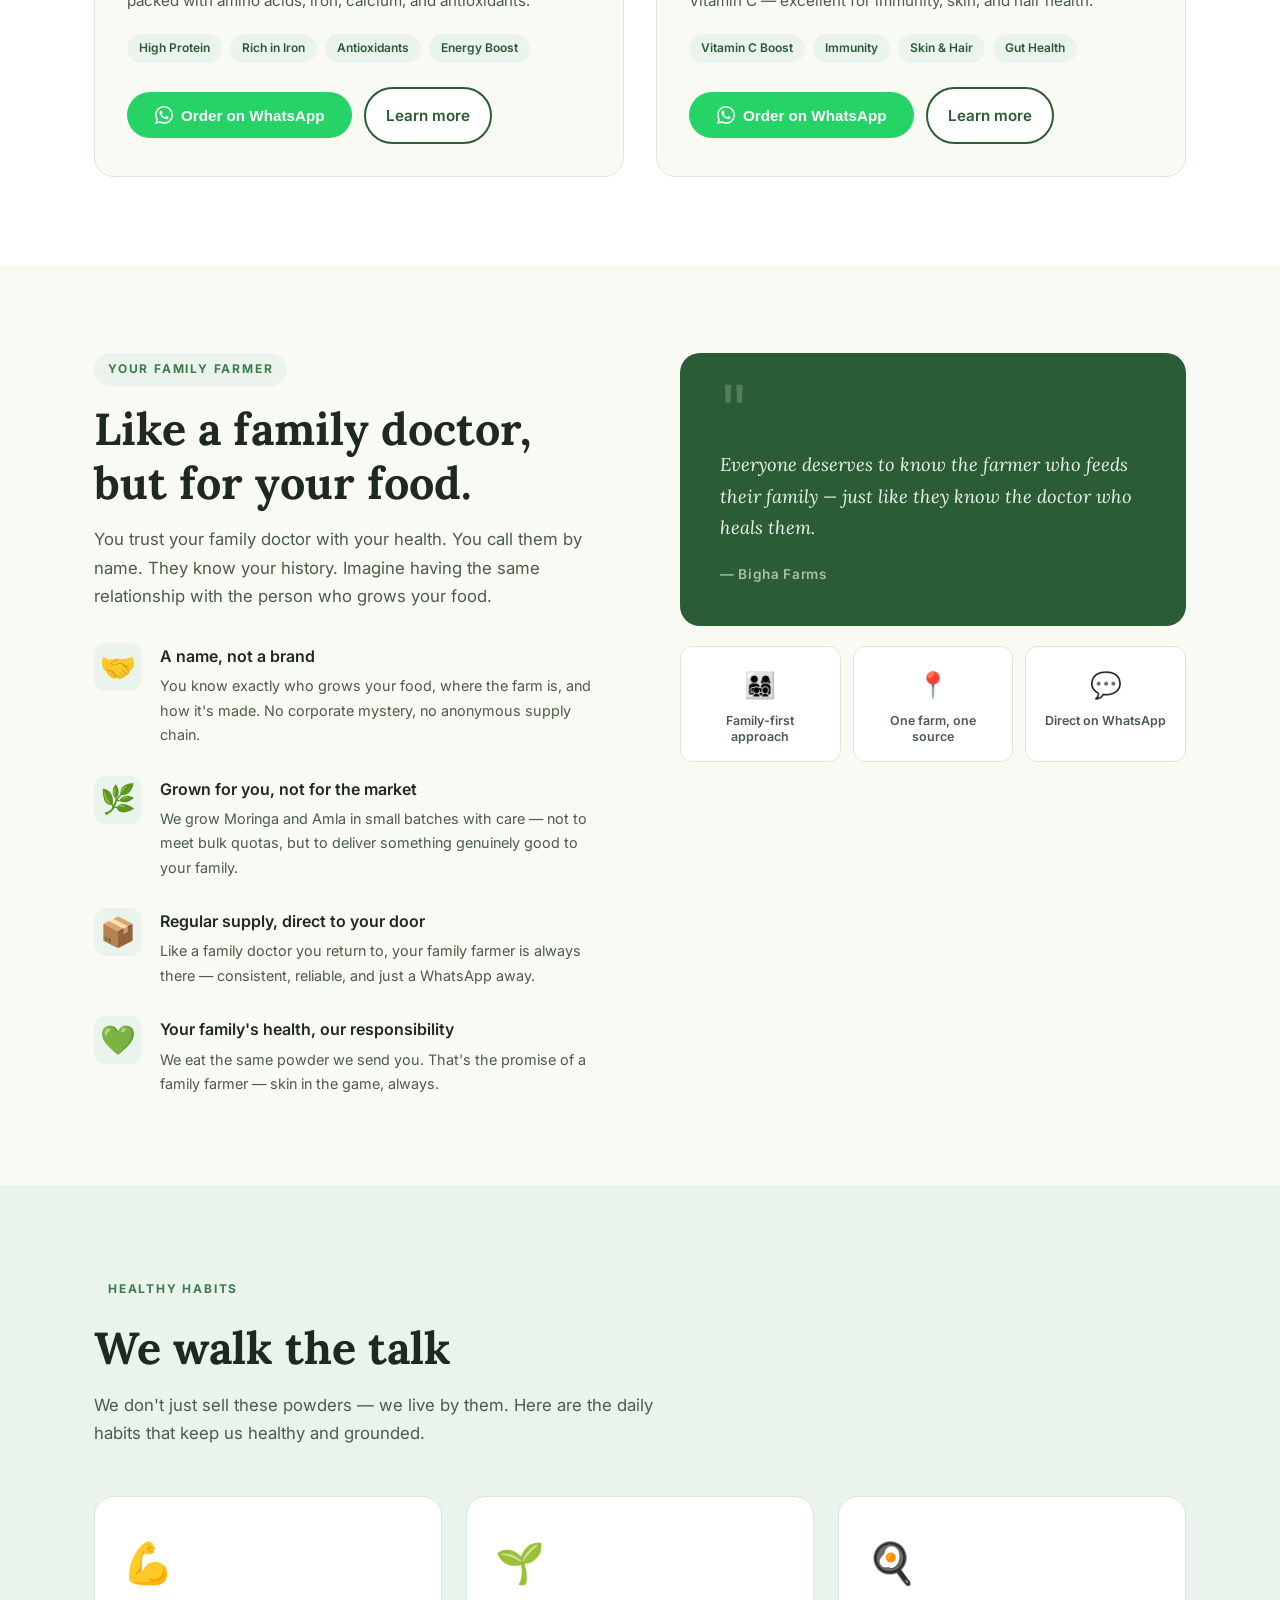
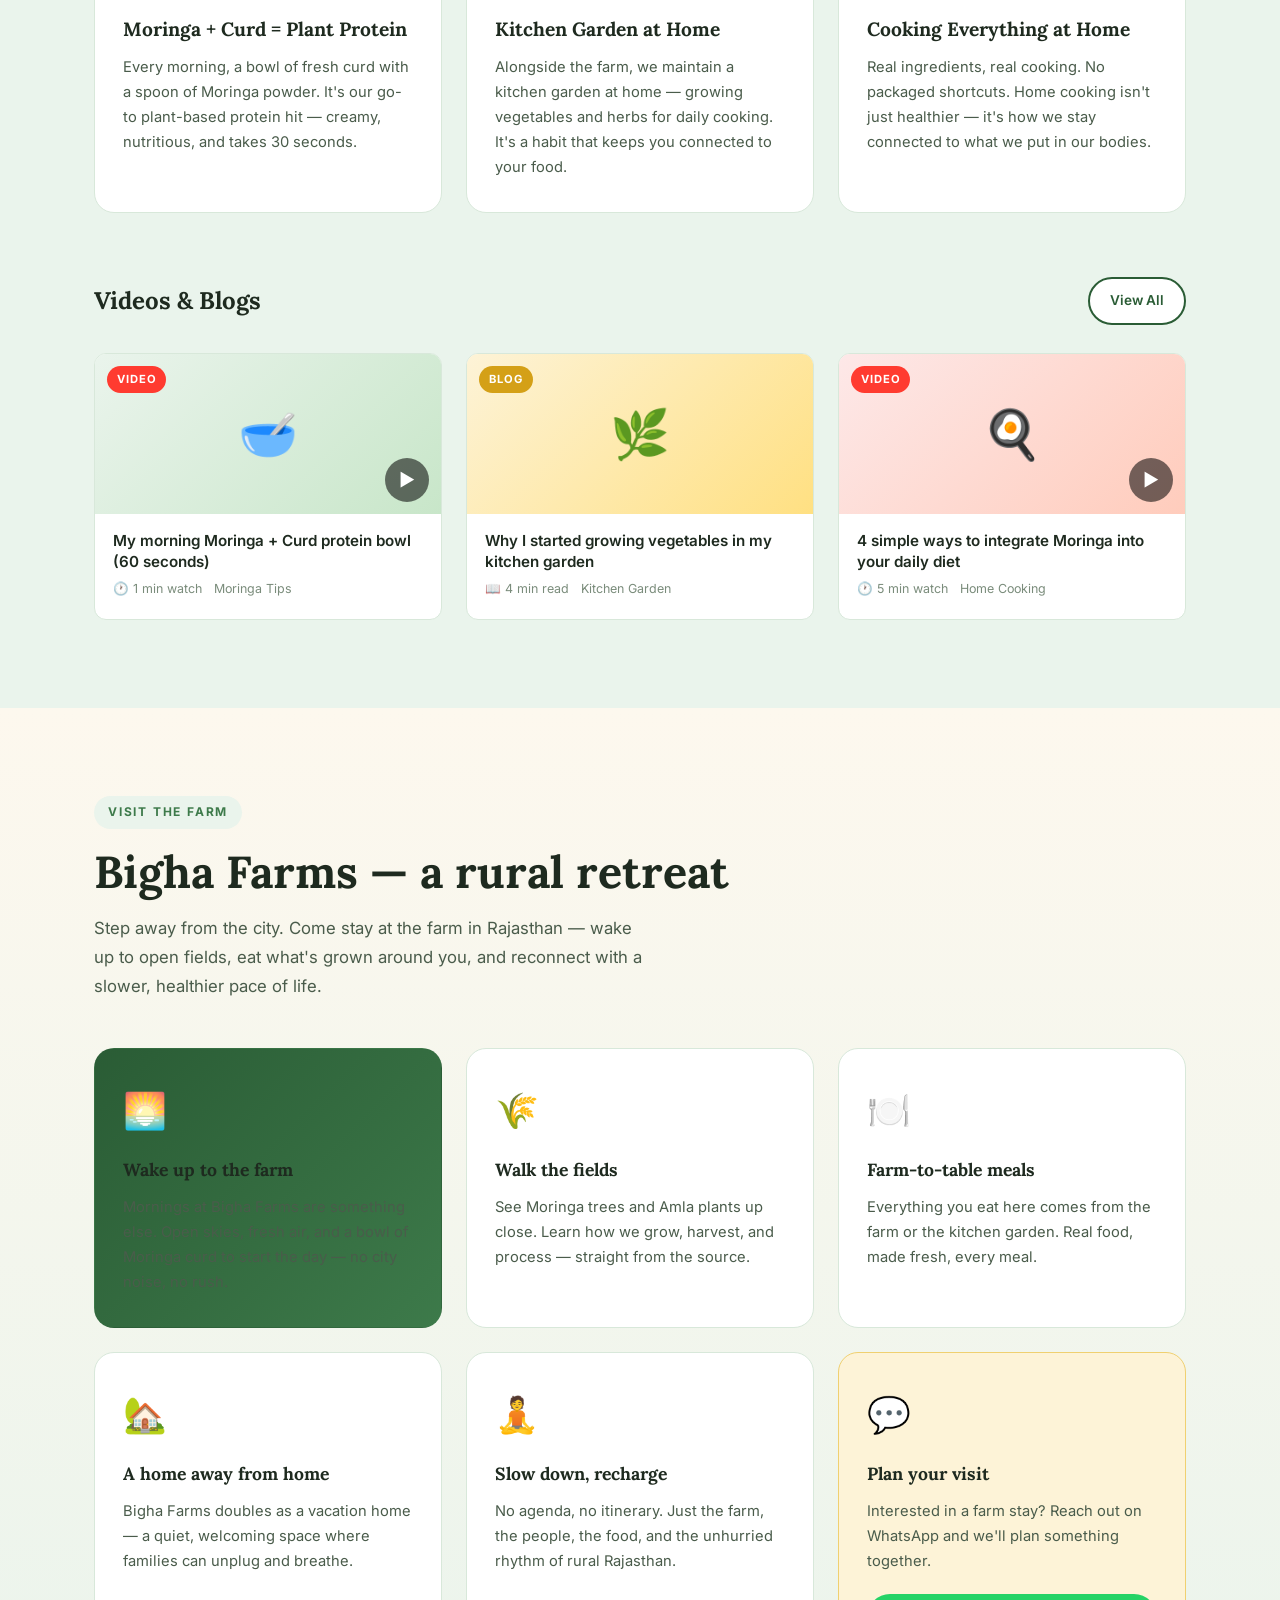
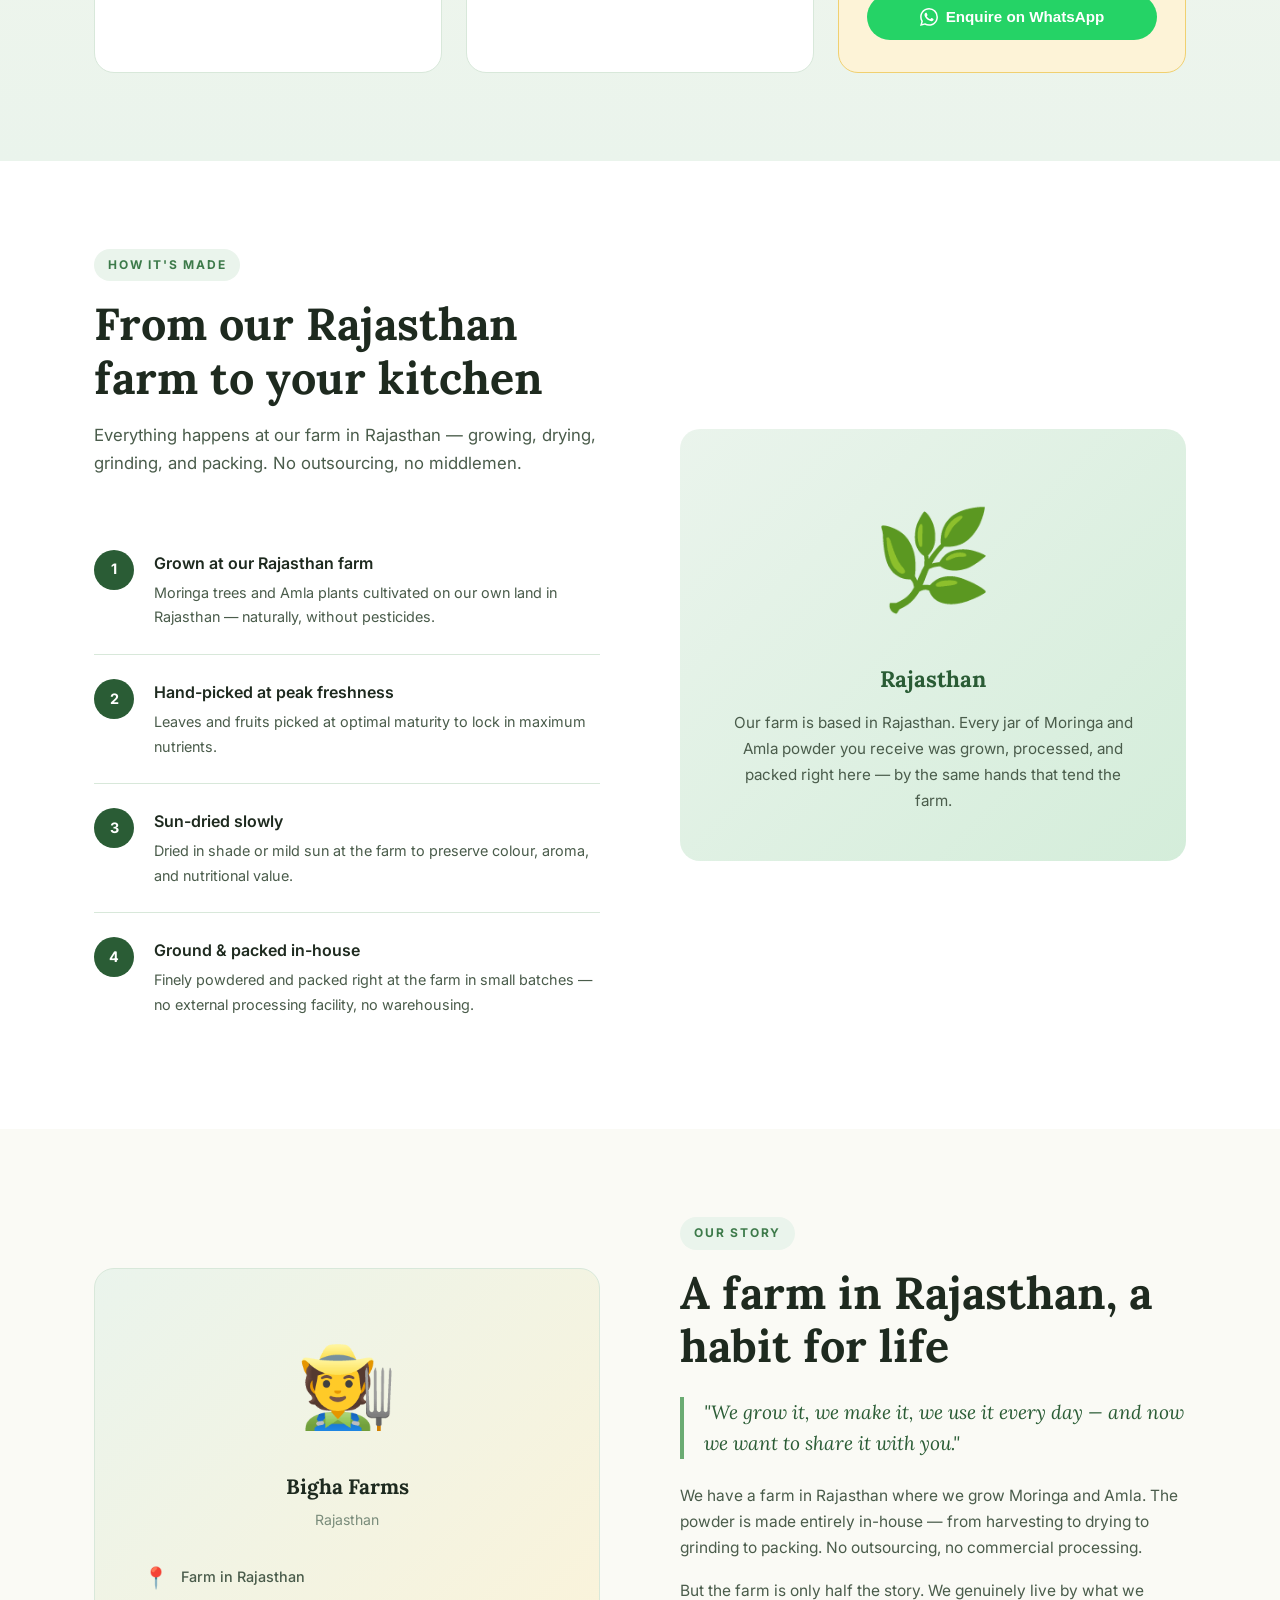
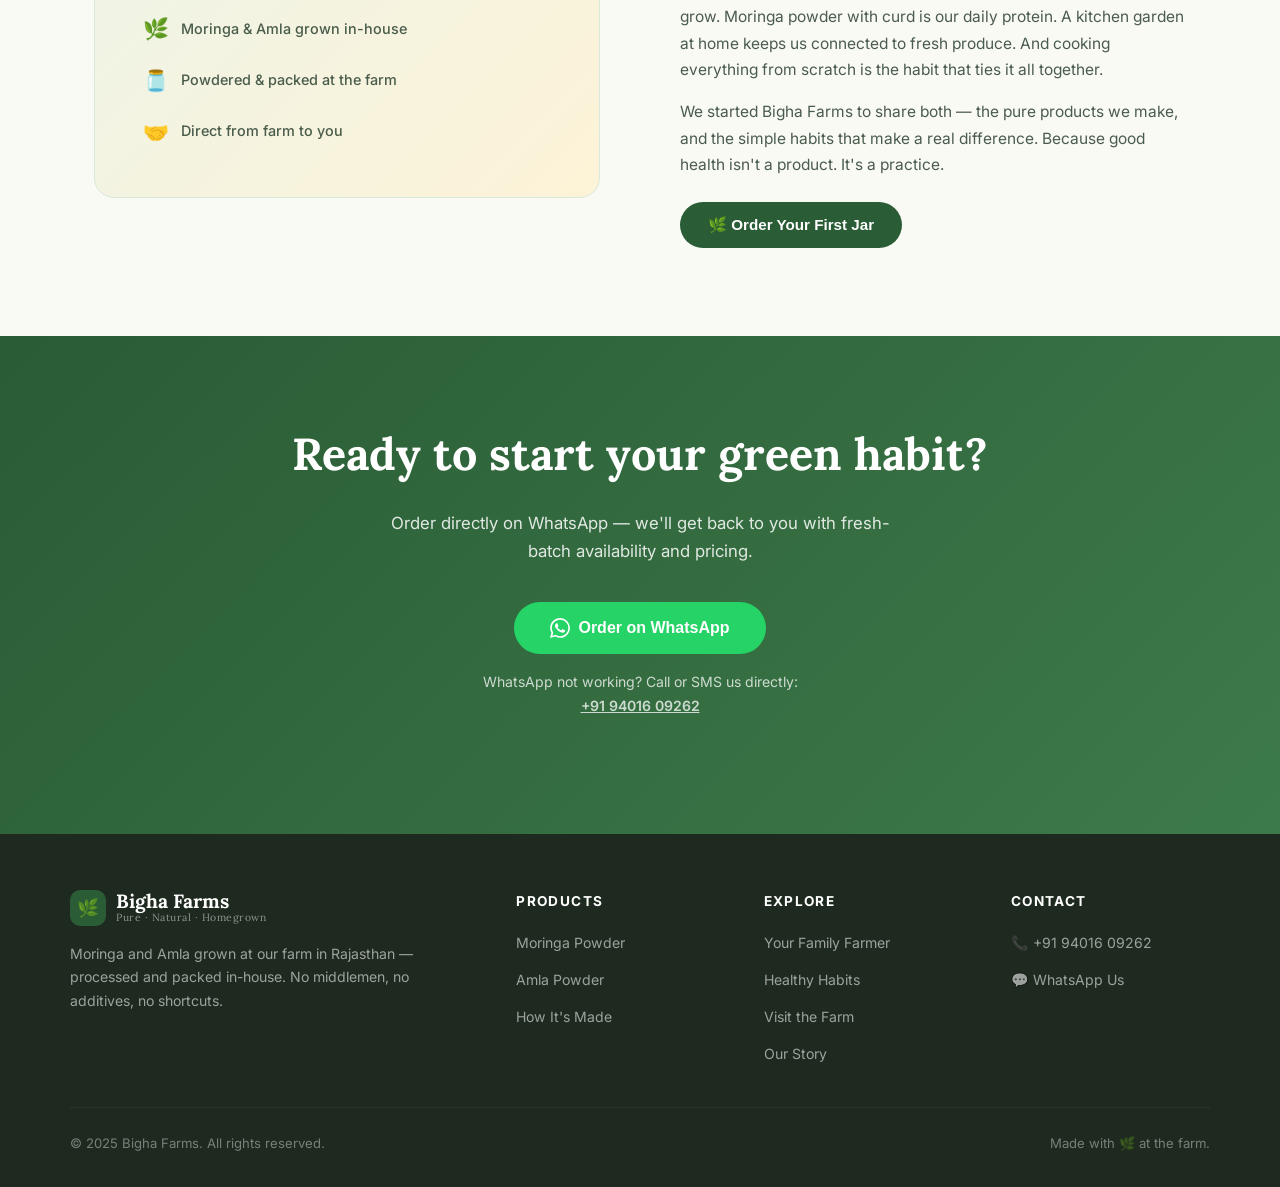
==== commit 3d88286d: "Rename to Bigha Farms Co-Authored-By: Claude Sonnet 4.6 <noreply@anthropic.com>" ====
--- a/index.html
+++ b/index.html
@@ -3,11 +3,11 @@
 <head>
   <meta charset="UTF-8" />
   <meta name="viewport" content="width=device-width, initial-scale=1.0" />
-  <meta name="description" content="Aranya Farms — Homemade Moringa Powder & Amla Powder, grown and crafted with care. Pure, natural, and farm-fresh." />
+  <meta name="description" content="Bigha Farms — Homemade Moringa Powder & Amla Powder, grown and crafted with care. Pure, natural, and farm-fresh." />
   <meta name="keywords" content="moringa powder, amla powder, homemade, farm fresh, organic, healthy, superfood" />
-  <meta property="og:title" content="Aranya Farms" />
+  <meta property="og:title" content="Bigha Farms" />
   <meta property="og:description" content="Pure homemade Moringa & Amla powder, grown at our farm." />
-  <title>Aranya Farms — Pure Moringa & Amla Powder</title>
+  <title>Bigha Farms — Pure Moringa & Amla Powder</title>
   <link rel="stylesheet" href="css/styles.css" />
   <!-- Google Fonts -->
   <link rel="preconnect" href="https://fonts.googleapis.com" />
@@ -27,10 +27,10 @@
        =========================== -->
   <nav class="navbar" role="navigation" aria-label="Main navigation">
     <div class="nav-inner">
-      <a href="#home" class="nav-logo" aria-label="Aranya Farms">
+      <a href="#home" class="nav-logo" aria-label="Bigha Farms">
         <div class="nav-logo-icon">🌿</div>
         <div class="nav-logo-text">
-          Aranya Farms
+          Bigha Farms
           <span>Pure · Natural · Homegrown</span>
         </div>
       </a>
@@ -66,7 +66,7 @@
           <em>Now have a family farmer.</em>
         </h1>
         <p class="hero-desc">
-          Aranya Farms is your trusted source of pure Moringa and Amla powder — grown on our farm in Rajasthan, made in-house, and delivered straight to you. A relationship built on food you can trust.
+          Bigha Farms is your trusted source of pure Moringa and Amla powder — grown on our farm in Rajasthan, made in-house, and delivered straight to you. A relationship built on food you can trust.
         </p>
         <div class="hero-actions">
           <button class="btn btn-primary" data-order="general">
@@ -294,7 +294,7 @@
           <div class="ff-card-big">
             <div class="ff-quote">"</div>
             <p class="ff-quote-text">Everyone deserves to know the farmer who feeds their family — just like they know the doctor who heals them.</p>
-            <div class="ff-quote-author">— Aranya Farms</div>
+            <div class="ff-quote-author">— Bigha Farms</div>
           </div>
           <div class="ff-stats-row">
             <div class="ff-stat">
@@ -418,7 +418,7 @@
     <div class="container">
       <div class="retreat-header">
         <div class="section-label">Visit the Farm</div>
-        <h2 class="section-title">Aranya Farms — a rural retreat</h2>
+        <h2 class="section-title">Bigha Farms — a rural retreat</h2>
         <p class="section-sub">
           Step away from the city. Come stay at the farm in Rajasthan — wake up to open fields, eat what's grown around you, and reconnect with a slower, healthier pace of life.
         </p>
@@ -427,7 +427,7 @@
         <div class="retreat-card retreat-card-featured">
           <div class="retreat-icon">🌅</div>
           <h3>Wake up to the farm</h3>
-          <p>Mornings at Aranya Farms are something else. Open skies, fresh air, and a bowl of Moringa curd to start the day — no city noise, no rush.</p>
+          <p>Mornings at Bigha Farms are something else. Open skies, fresh air, and a bowl of Moringa curd to start the day — no city noise, no rush.</p>
         </div>
         <div class="retreat-card">
           <div class="retreat-icon">🌾</div>
@@ -442,7 +442,7 @@
         <div class="retreat-card">
           <div class="retreat-icon">🏡</div>
           <h3>A home away from home</h3>
-          <p>Aranya Farms doubles as a vacation home — a quiet, welcoming space where families can unplug and breathe.</p>
+          <p>Bigha Farms doubles as a vacation home — a quiet, welcoming space where families can unplug and breathe.</p>
         </div>
         <div class="retreat-card">
           <div class="retreat-icon">🧘</div>
@@ -522,7 +522,7 @@
       <div class="about-inner">
         <div class="about-visual" aria-hidden="true">
           <div class="about-avatar">🧑‍🌾</div>
-          <h3>Aranya Farms</h3>
+          <h3>Bigha Farms</h3>
           <p>Rajasthan</p>
           <div class="about-values">
             <div class="value-item"><span class="v-icon">📍</span> Farm in Rajasthan</div>
@@ -544,7 +544,7 @@
             But the farm is only half the story. We genuinely live by what we grow. Moringa powder with curd is our daily protein. A kitchen garden at home keeps us connected to fresh produce. And cooking everything from scratch is the habit that ties it all together.
           </p>
           <p>
-            We started Aranya Farms to share both — the pure products we make, and the simple habits that make a real difference. Because good health isn't a product. It's a practice.
+            We started Bigha Farms to share both — the pure products we make, and the simple habits that make a real difference. Because good health isn't a product. It's a practice.
           </p>
           <button class="btn btn-primary" data-order="general" style="margin-top:8px;">
             🌿 Order Your First Jar
@@ -581,7 +581,7 @@
         <div class="nav-logo">
           <div class="nav-logo-icon">🌿</div>
           <div class="nav-logo-text">
-            Aranya Farms
+            Bigha Farms
             <span>Pure · Natural · Homegrown</span>
           </div>
         </div>
@@ -613,7 +613,7 @@
       </nav>
     </div>
     <div class="footer-bottom">
-      <span>© 2025 Aranya Farms. All rights reserved.</span>
+      <span>© 2025 Bigha Farms. All rights reserved.</span>
       <span>Made with 🌿 at the farm.</span>
     </div>
   </footer>
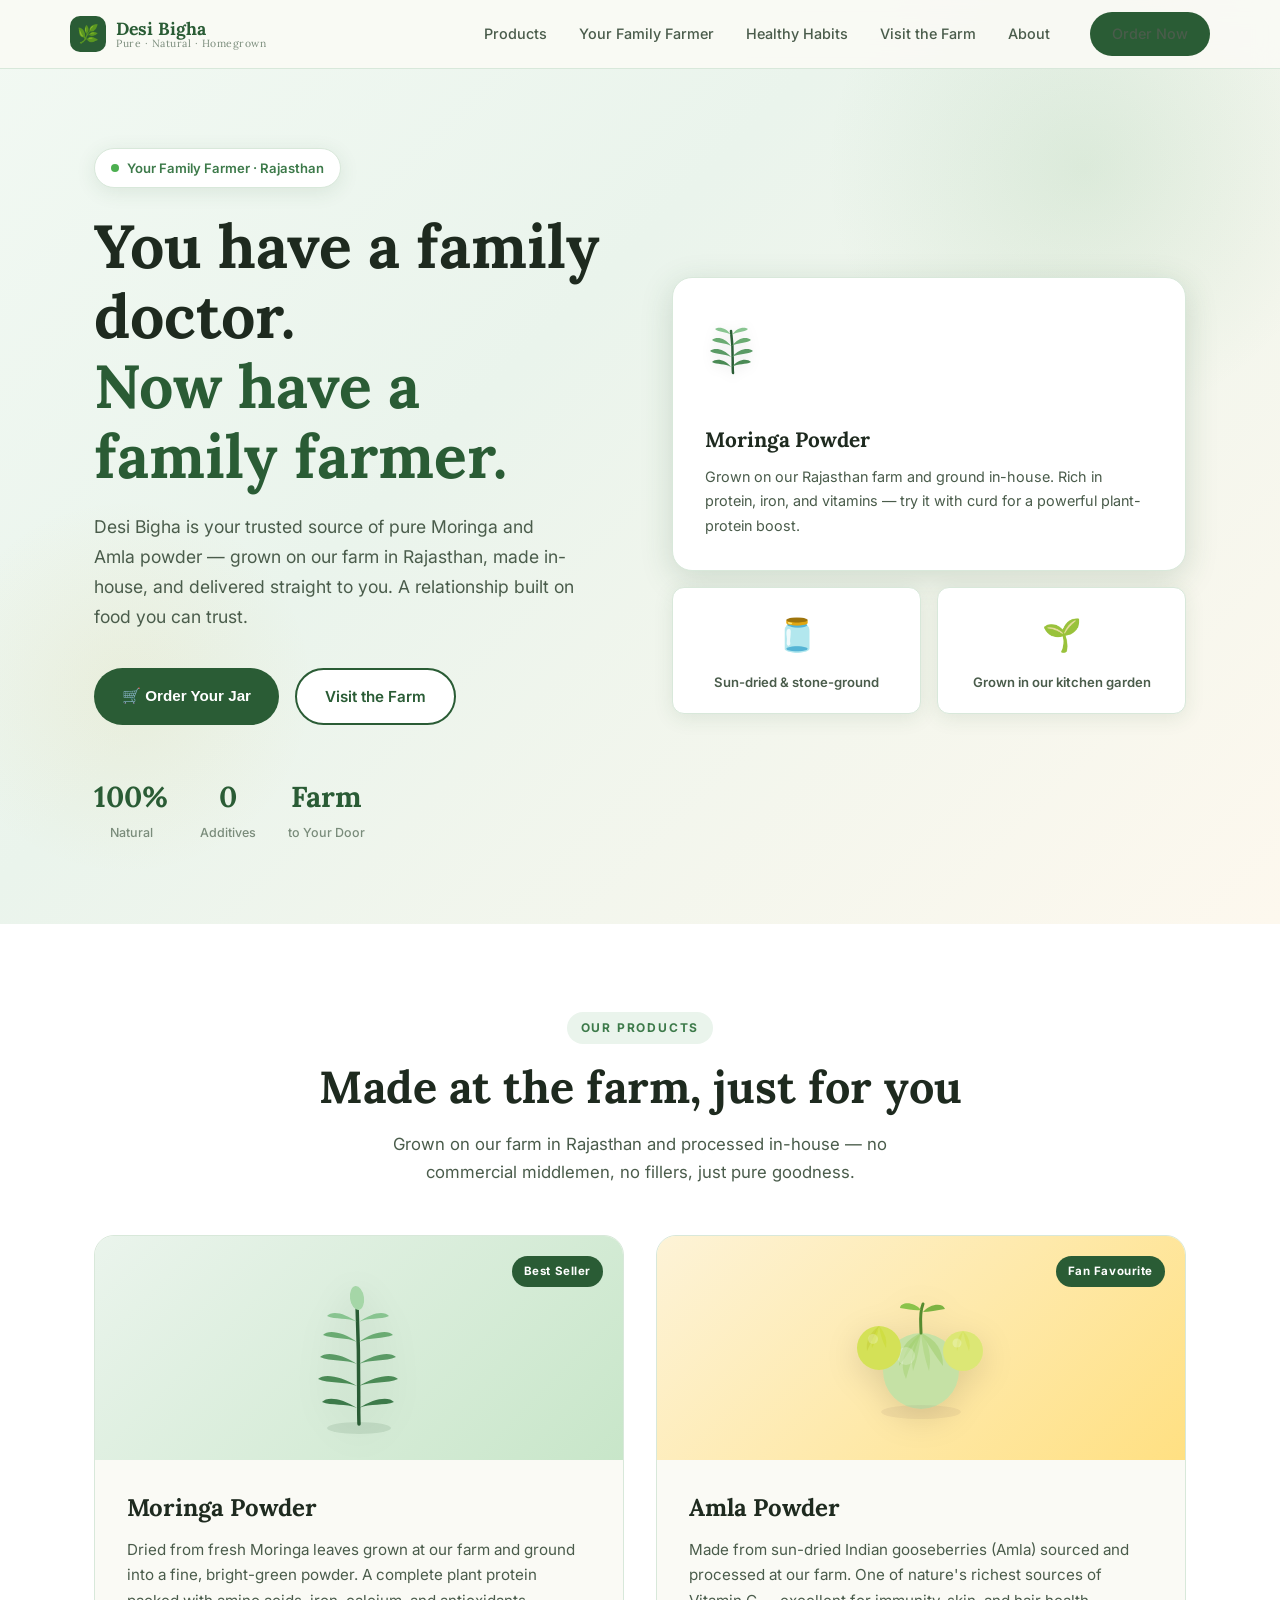
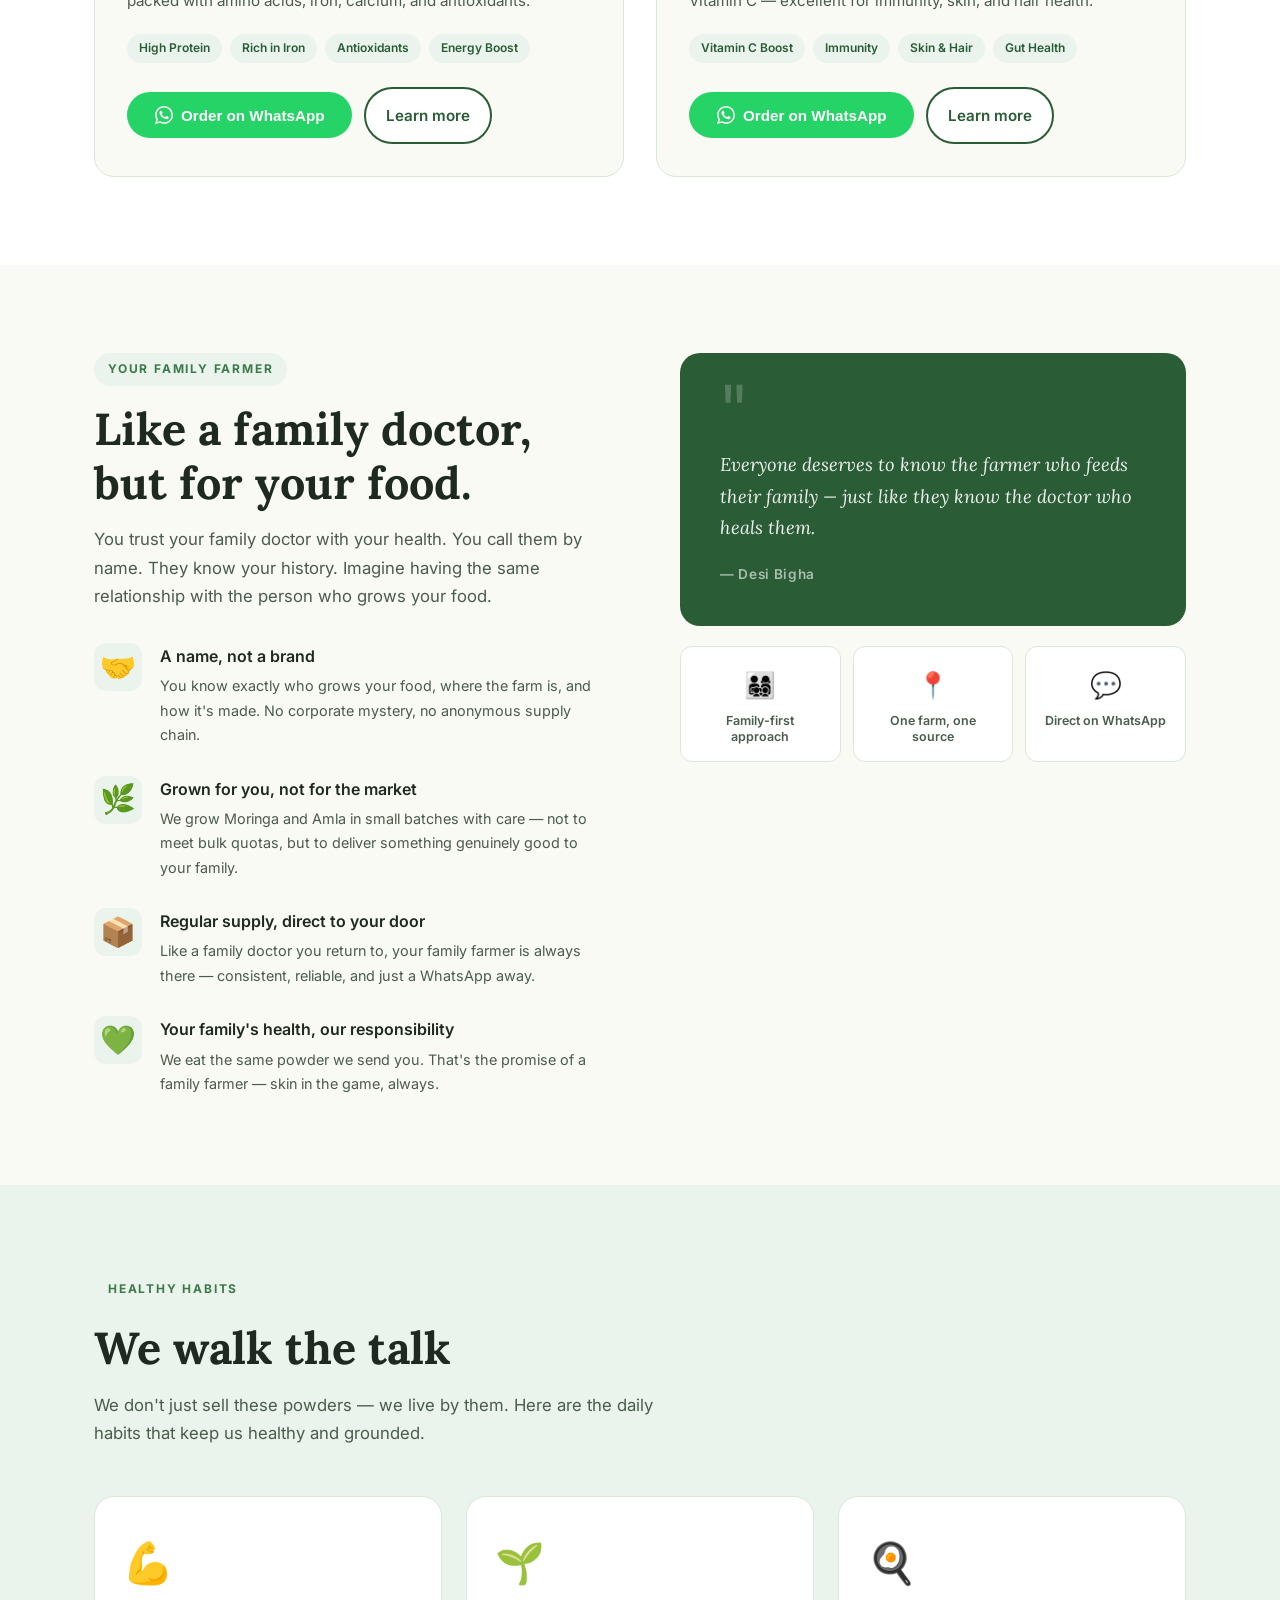
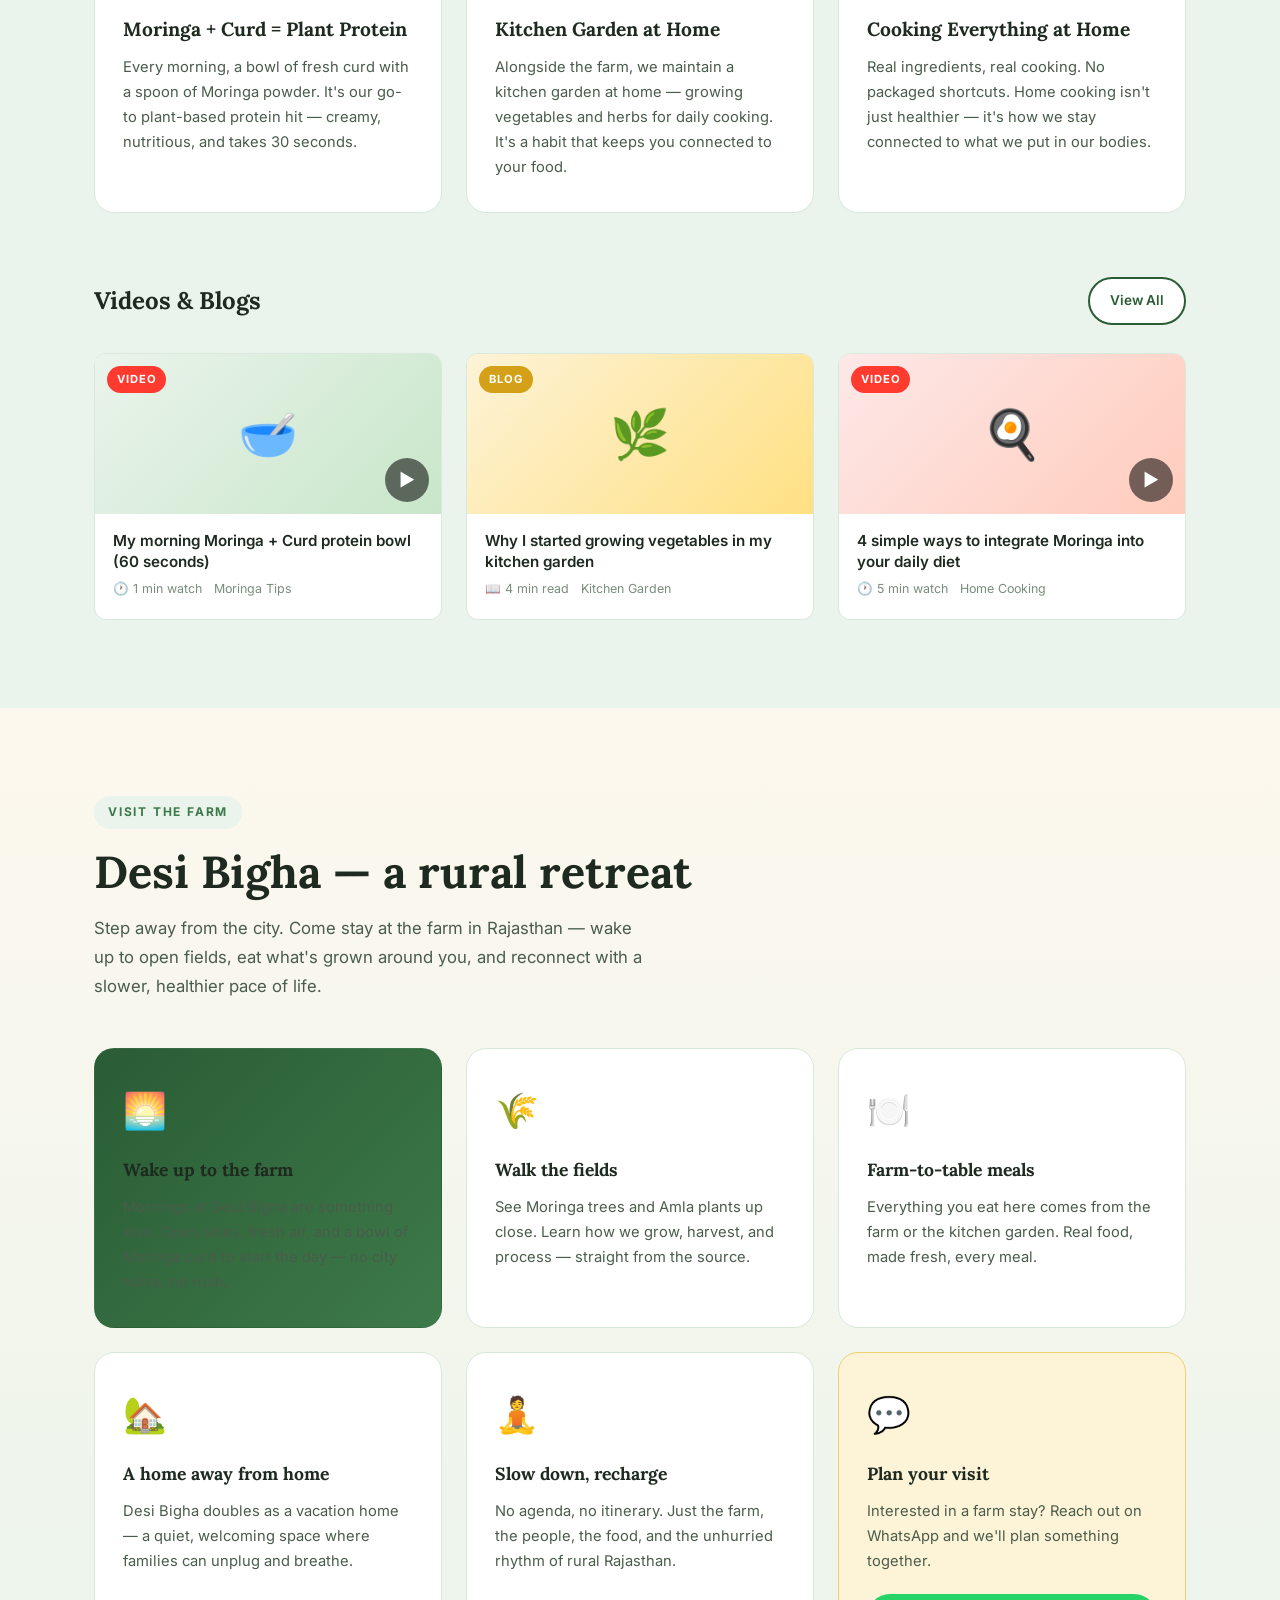
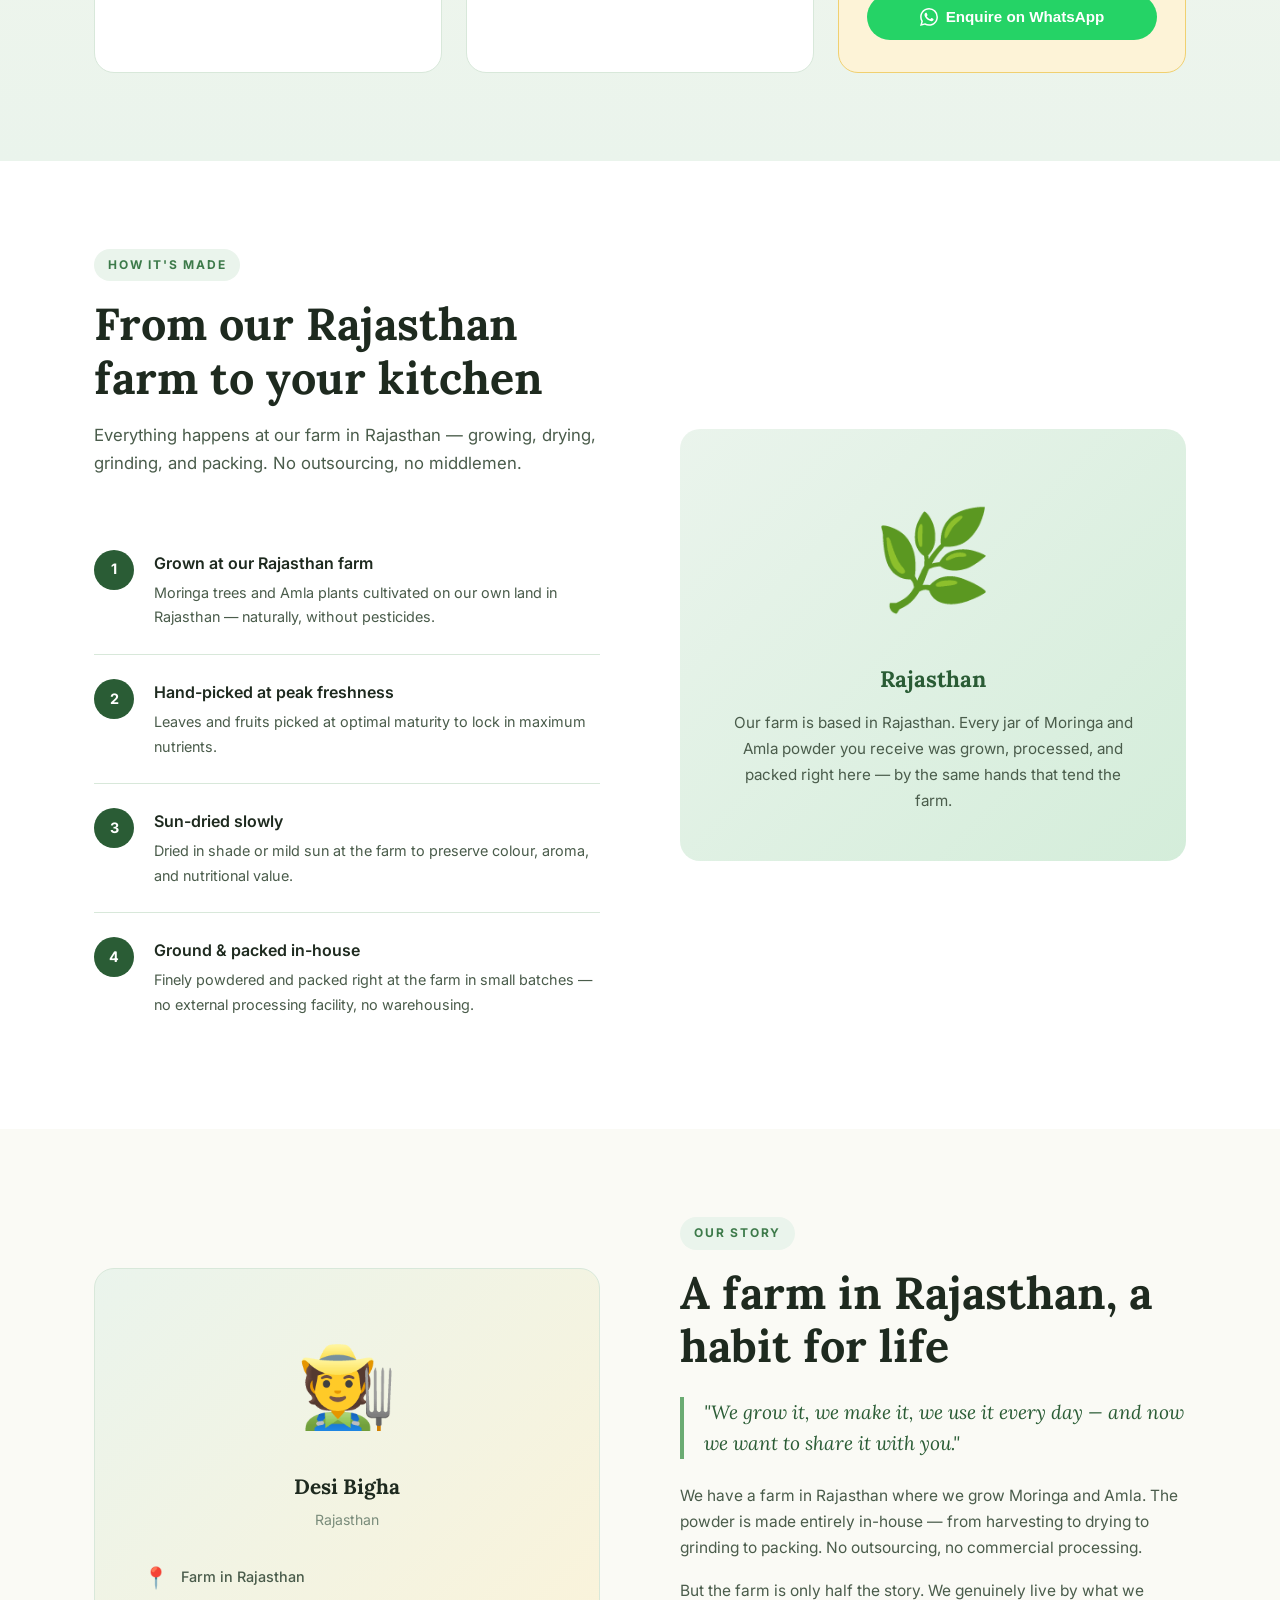
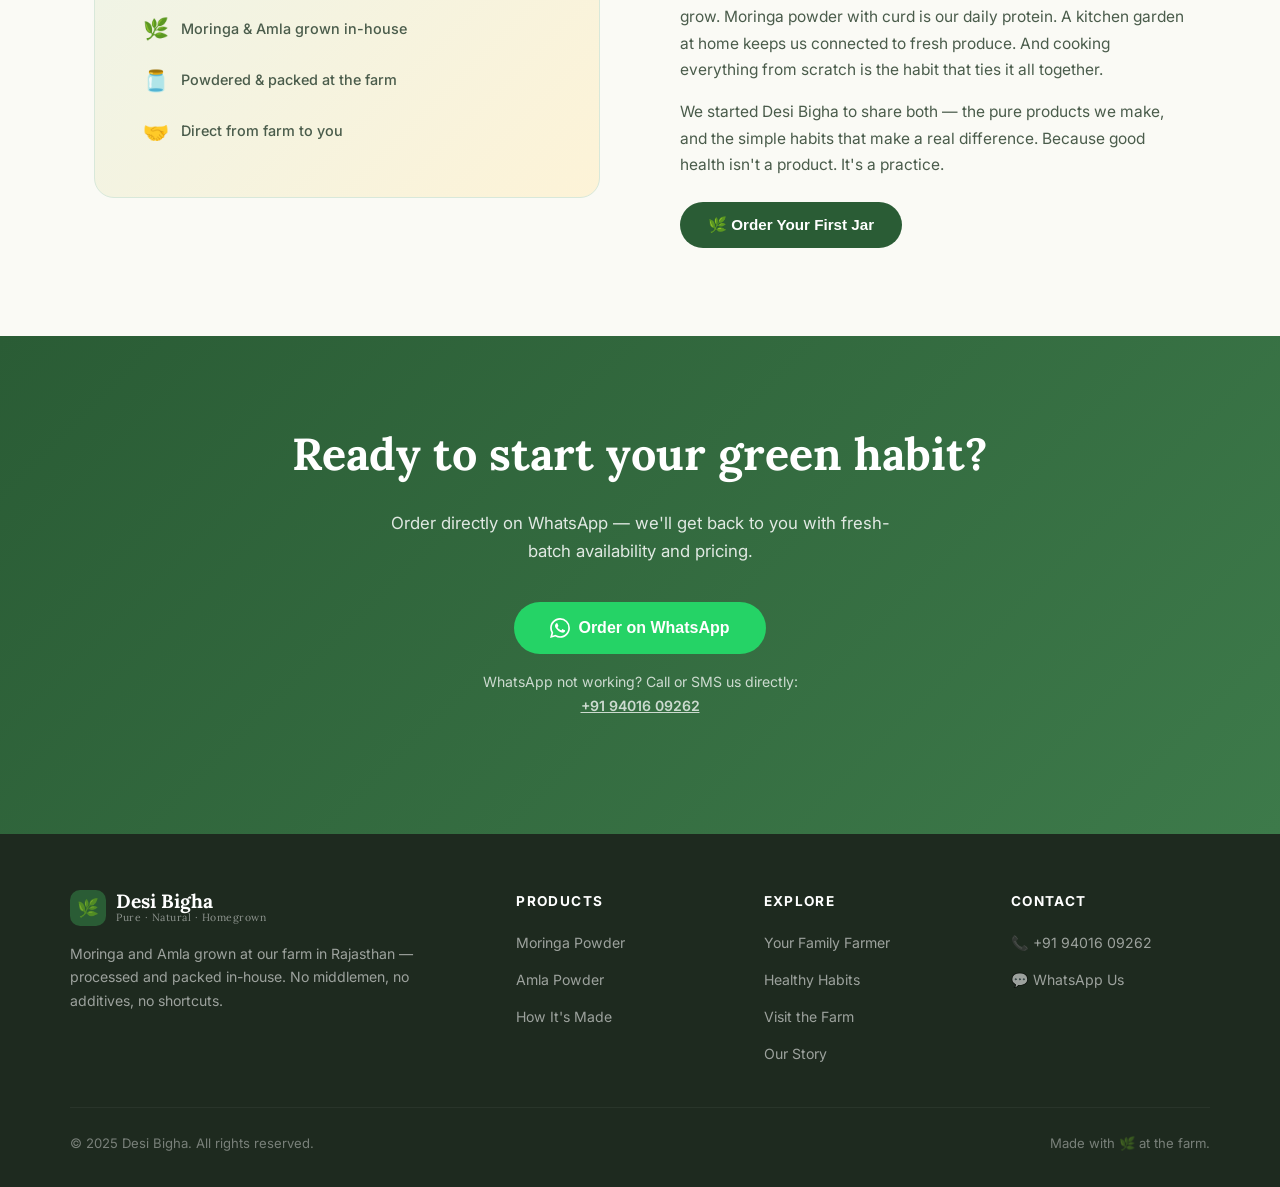
==== commit 3b84b4ad: "Rename to Desi Bigha Co-Authored-By: Claude Sonnet 4.6 <noreply@anthropic.com>" ====
--- a/index.html
+++ b/index.html
@@ -3,11 +3,11 @@
 <head>
   <meta charset="UTF-8" />
   <meta name="viewport" content="width=device-width, initial-scale=1.0" />
-  <meta name="description" content="Bigha Farms — Homemade Moringa Powder & Amla Powder, grown and crafted with care. Pure, natural, and farm-fresh." />
+  <meta name="description" content="Desi Bigha — Homemade Moringa Powder & Amla Powder, grown and crafted with care. Pure, natural, and farm-fresh." />
   <meta name="keywords" content="moringa powder, amla powder, homemade, farm fresh, organic, healthy, superfood" />
-  <meta property="og:title" content="Bigha Farms" />
+  <meta property="og:title" content="Desi Bigha" />
   <meta property="og:description" content="Pure homemade Moringa & Amla powder, grown at our farm." />
-  <title>Bigha Farms — Pure Moringa & Amla Powder</title>
+  <title>Desi Bigha — Pure Moringa & Amla Powder</title>
   <link rel="stylesheet" href="css/styles.css" />
   <!-- Google Fonts -->
   <link rel="preconnect" href="https://fonts.googleapis.com" />
@@ -27,10 +27,10 @@
        =========================== -->
   <nav class="navbar" role="navigation" aria-label="Main navigation">
     <div class="nav-inner">
-      <a href="#home" class="nav-logo" aria-label="Bigha Farms">
+      <a href="#home" class="nav-logo" aria-label="Desi Bigha">
         <div class="nav-logo-icon">🌿</div>
         <div class="nav-logo-text">
-          Bigha Farms
+          Desi Bigha
           <span>Pure · Natural · Homegrown</span>
         </div>
       </a>
@@ -66,7 +66,7 @@
           <em>Now have a family farmer.</em>
         </h1>
         <p class="hero-desc">
-          Bigha Farms is your trusted source of pure Moringa and Amla powder — grown on our farm in Rajasthan, made in-house, and delivered straight to you. A relationship built on food you can trust.
+          Desi Bigha is your trusted source of pure Moringa and Amla powder — grown on our farm in Rajasthan, made in-house, and delivered straight to you. A relationship built on food you can trust.
         </p>
         <div class="hero-actions">
           <button class="btn btn-primary" data-order="general">
@@ -294,7 +294,7 @@
           <div class="ff-card-big">
             <div class="ff-quote">"</div>
             <p class="ff-quote-text">Everyone deserves to know the farmer who feeds their family — just like they know the doctor who heals them.</p>
-            <div class="ff-quote-author">— Bigha Farms</div>
+            <div class="ff-quote-author">— Desi Bigha</div>
           </div>
           <div class="ff-stats-row">
             <div class="ff-stat">
@@ -418,7 +418,7 @@
     <div class="container">
       <div class="retreat-header">
         <div class="section-label">Visit the Farm</div>
-        <h2 class="section-title">Bigha Farms — a rural retreat</h2>
+        <h2 class="section-title">Desi Bigha — a rural retreat</h2>
         <p class="section-sub">
           Step away from the city. Come stay at the farm in Rajasthan — wake up to open fields, eat what's grown around you, and reconnect with a slower, healthier pace of life.
         </p>
@@ -427,7 +427,7 @@
         <div class="retreat-card retreat-card-featured">
           <div class="retreat-icon">🌅</div>
           <h3>Wake up to the farm</h3>
-          <p>Mornings at Bigha Farms are something else. Open skies, fresh air, and a bowl of Moringa curd to start the day — no city noise, no rush.</p>
+          <p>Mornings at Desi Bigha are something else. Open skies, fresh air, and a bowl of Moringa curd to start the day — no city noise, no rush.</p>
         </div>
         <div class="retreat-card">
           <div class="retreat-icon">🌾</div>
@@ -442,7 +442,7 @@
         <div class="retreat-card">
           <div class="retreat-icon">🏡</div>
           <h3>A home away from home</h3>
-          <p>Bigha Farms doubles as a vacation home — a quiet, welcoming space where families can unplug and breathe.</p>
+          <p>Desi Bigha doubles as a vacation home — a quiet, welcoming space where families can unplug and breathe.</p>
         </div>
         <div class="retreat-card">
           <div class="retreat-icon">🧘</div>
@@ -522,7 +522,7 @@
       <div class="about-inner">
         <div class="about-visual" aria-hidden="true">
           <div class="about-avatar">🧑‍🌾</div>
-          <h3>Bigha Farms</h3>
+          <h3>Desi Bigha</h3>
           <p>Rajasthan</p>
           <div class="about-values">
             <div class="value-item"><span class="v-icon">📍</span> Farm in Rajasthan</div>
@@ -544,7 +544,7 @@
             But the farm is only half the story. We genuinely live by what we grow. Moringa powder with curd is our daily protein. A kitchen garden at home keeps us connected to fresh produce. And cooking everything from scratch is the habit that ties it all together.
           </p>
           <p>
-            We started Bigha Farms to share both — the pure products we make, and the simple habits that make a real difference. Because good health isn't a product. It's a practice.
+            We started Desi Bigha to share both — the pure products we make, and the simple habits that make a real difference. Because good health isn't a product. It's a practice.
           </p>
           <button class="btn btn-primary" data-order="general" style="margin-top:8px;">
             🌿 Order Your First Jar
@@ -581,7 +581,7 @@
         <div class="nav-logo">
           <div class="nav-logo-icon">🌿</div>
           <div class="nav-logo-text">
-            Bigha Farms
+            Desi Bigha
             <span>Pure · Natural · Homegrown</span>
           </div>
         </div>
@@ -613,7 +613,7 @@
       </nav>
     </div>
     <div class="footer-bottom">
-      <span>© 2025 Bigha Farms. All rights reserved.</span>
+      <span>© 2025 Desi Bigha. All rights reserved.</span>
       <span>Made with 🌿 at the farm.</span>
     </div>
   </footer>
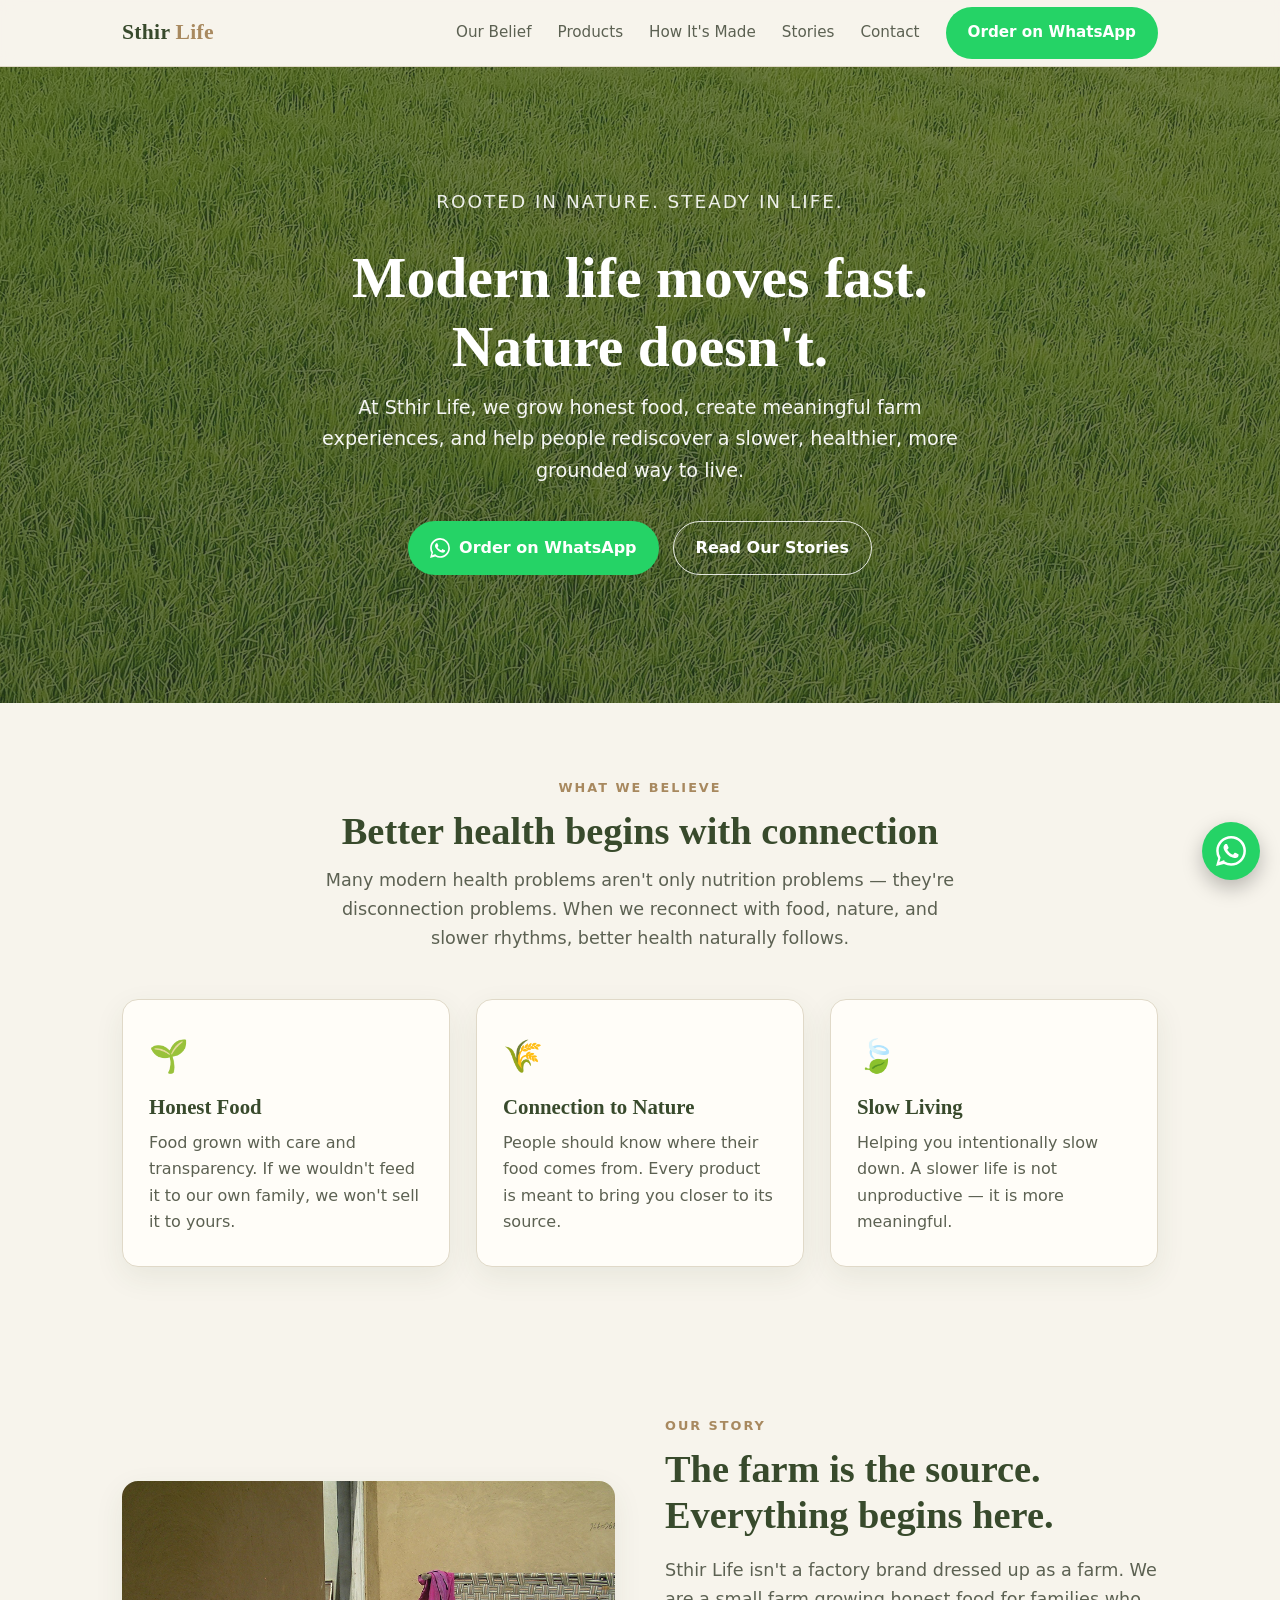
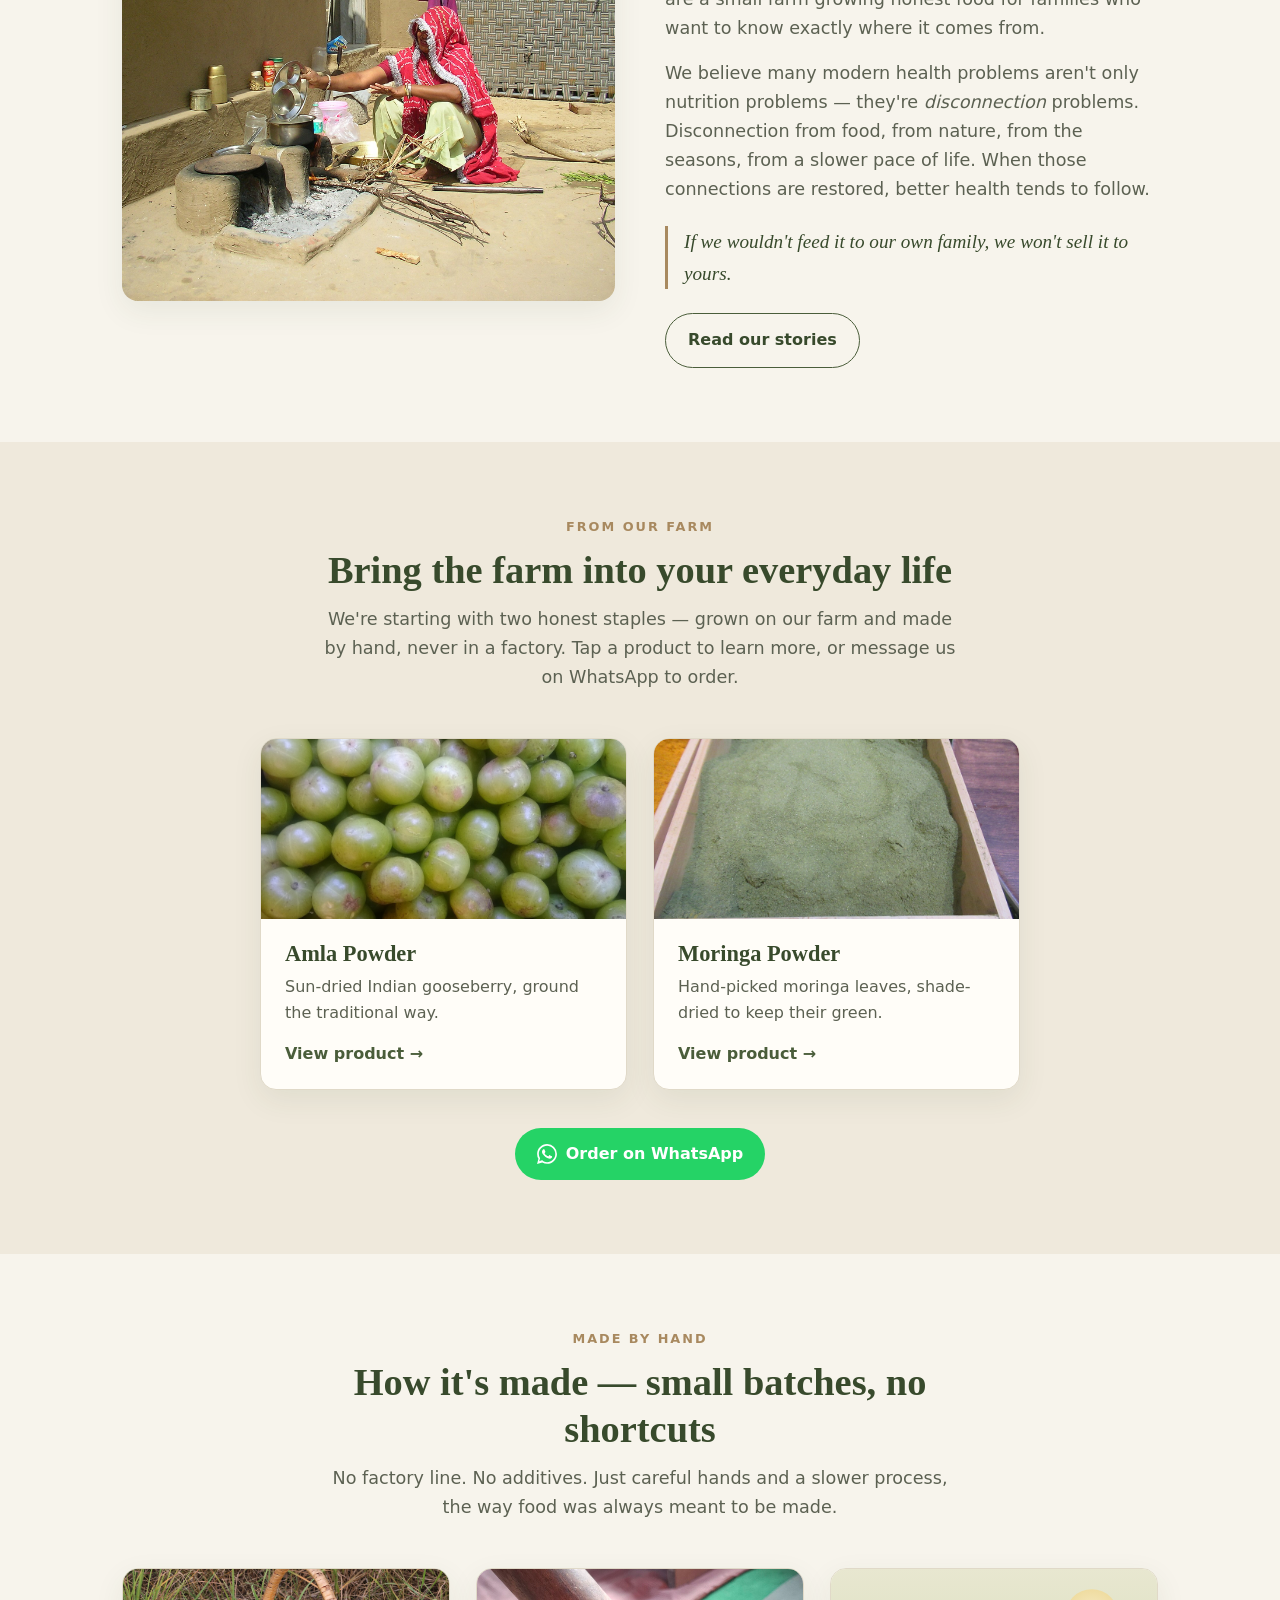
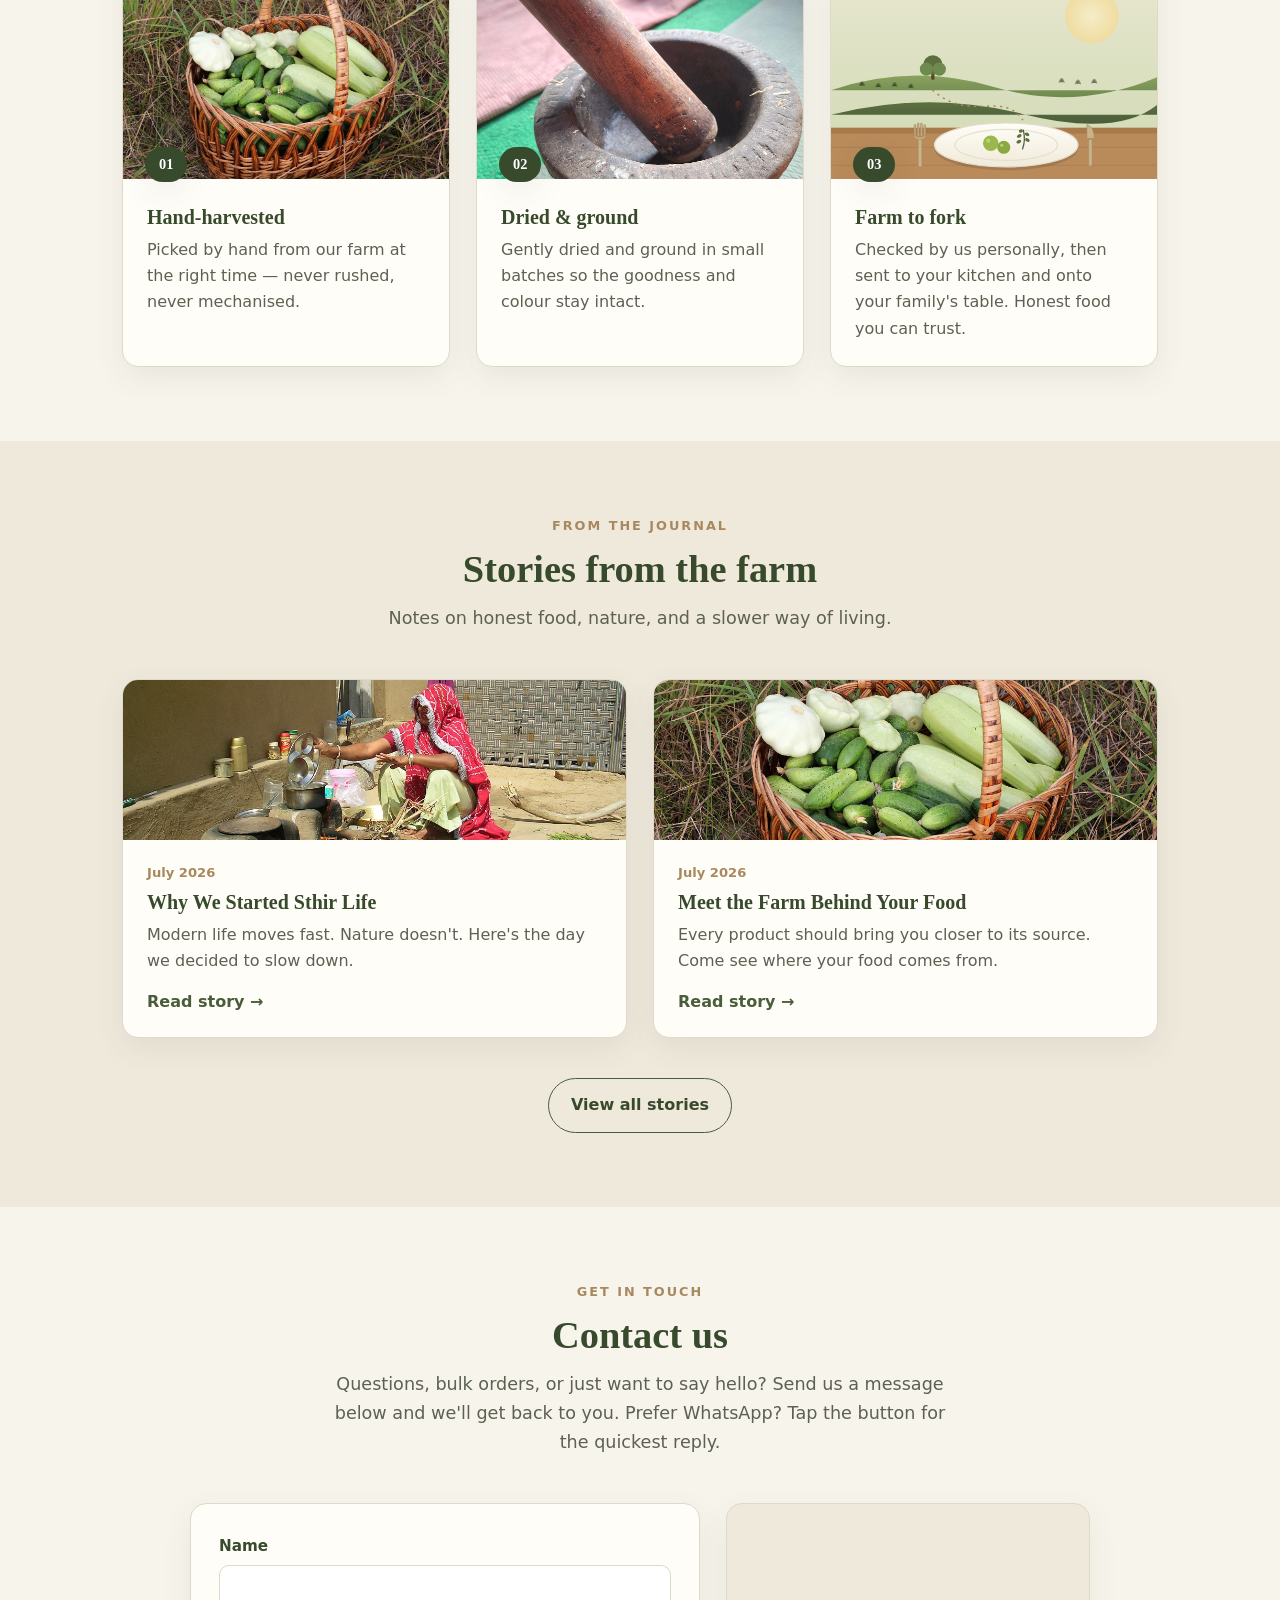
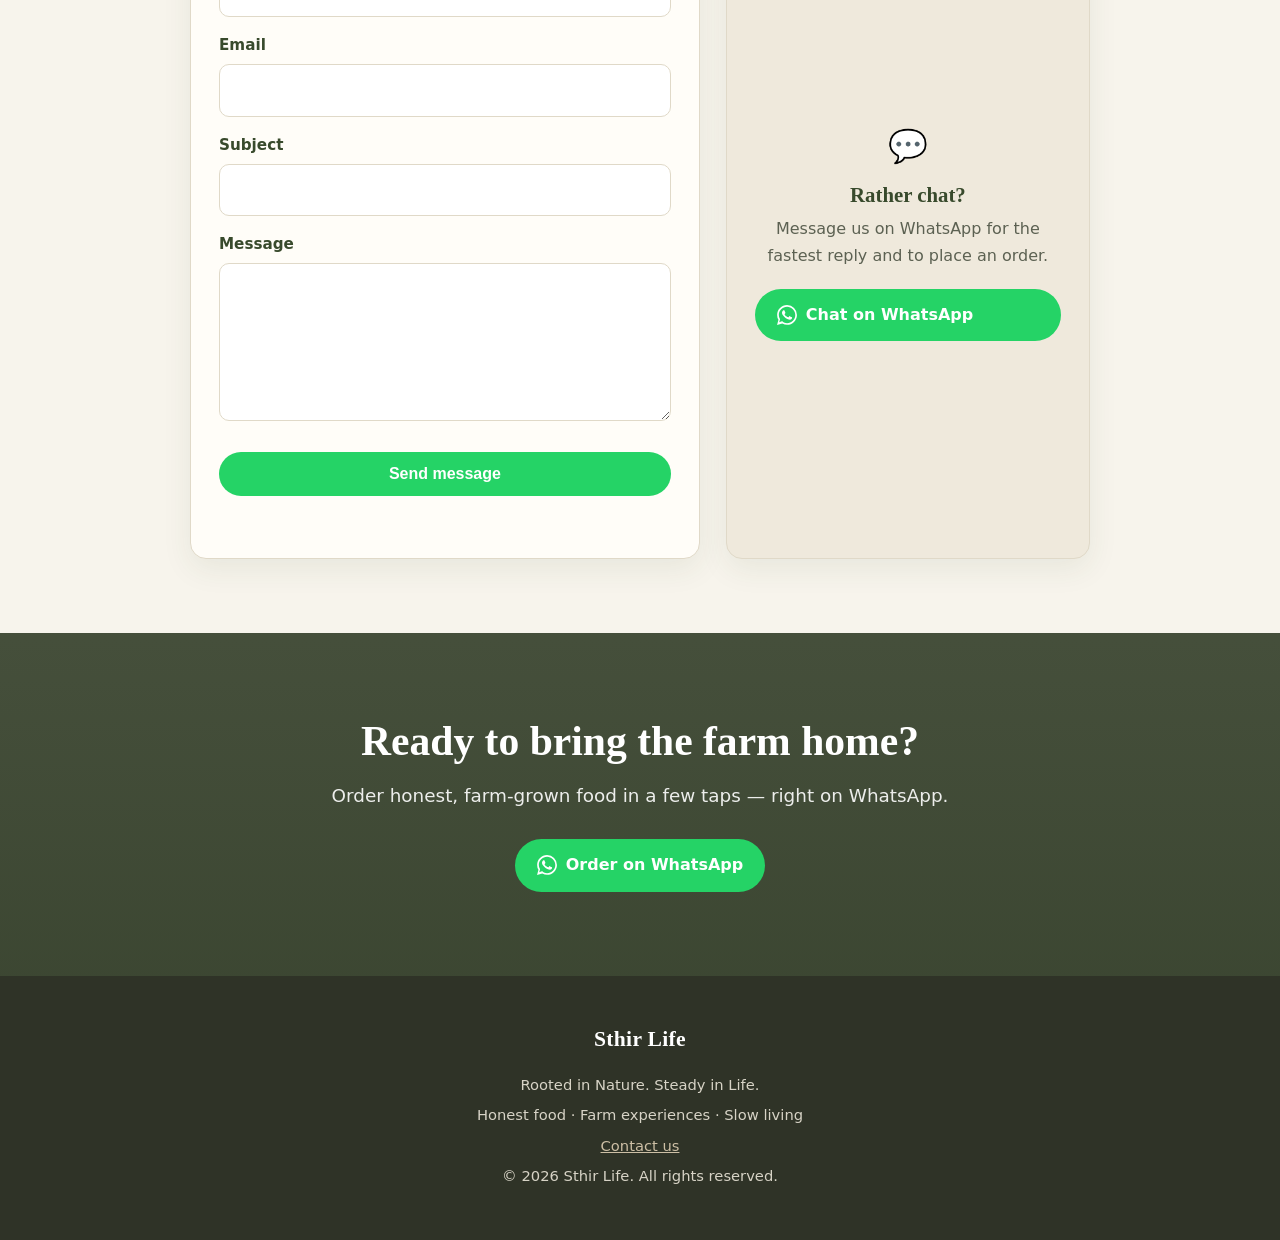
==== commit 229bf83f: "Initial commit: Sthir Life website, marketing plan, and assets Static site for the Sthir Life brand " ====
--- a/index.html
+++ b/index.html
@@ -3,621 +3,222 @@
 <head>
   <meta charset="UTF-8" />
   <meta name="viewport" content="width=device-width, initial-scale=1.0" />
-  <meta name="description" content="Desi Bigha — Homemade Moringa Powder & Amla Powder, grown and crafted with care. Pure, natural, and farm-fresh." />
-  <meta name="keywords" content="moringa powder, amla powder, homemade, farm fresh, organic, healthy, superfood" />
-  <meta property="og:title" content="Desi Bigha" />
-  <meta property="og:description" content="Pure homemade Moringa & Amla powder, grown at our farm." />
-  <title>Desi Bigha — Pure Moringa & Amla Powder</title>
-  <link rel="stylesheet" href="css/styles.css" />
-  <!-- Google Fonts -->
-  <link rel="preconnect" href="https://fonts.googleapis.com" />
-  <link rel="preconnect" href="https://fonts.gstatic.com" crossorigin />
-  <link href="https://fonts.googleapis.com/css2?family=Lora:ital,wght@0,400;0,600;1,400&family=Inter:wght@400;500;600;700&display=swap" rel="stylesheet" />
-  <style>
-    :root {
-      --font-head: 'Lora', Georgia, serif;
-      --font-body: 'Inter', 'Segoe UI', system-ui, sans-serif;
-    }
-  </style>
+  <title>Sthir Life — Rooted in Nature. Steady in Life.</title>
+  <meta name="description" content="Sthir Life helps urban families reconnect with nature through honest, farm-grown food, meaningful experiences, and a slower way of living. Order on WhatsApp." />
+  <link rel="stylesheet" href="styles.css" />
 </head>
 <body>
-
-  <!-- ===========================
-       NAVIGATION
-       =========================== -->
-  <nav class="navbar" role="navigation" aria-label="Main navigation">
-    <div class="nav-inner">
-      <a href="#home" class="nav-logo" aria-label="Desi Bigha">
-        <div class="nav-logo-icon">🌿</div>
-        <div class="nav-logo-text">
-          Desi Bigha
-          <span>Pure · Natural · Homegrown</span>
-        </div>
+  <!-- Nav -->
+  <nav class="nav">
+    <div class="wrap">
+      <a class="brand" href="index.html">Sthir<span> Life</span></a>
+      <div class="nav-links">
+        <a href="#pillars">Our Belief</a>
+        <a href="#products">Products</a>
+        <a href="#process">How It's Made</a>
+        <a href="stories.html">Stories</a>
+        <a href="#contact">Contact</a>
+        <a class="btn btn-wa" data-wa href="#">Order on WhatsApp</a>
+      </div>
+    </div>
+  </nav>
+
+  <!-- Hero -->
+  <header class="hero">
+    <div class="wrap">
+      <div class="tag" data-tagline>Rooted in Nature. Steady in Life.</div>
+      <h1>Modern life moves fast.<br />Nature doesn't.</h1>
+      <p class="lead">At Sthir Life, we grow honest food, create meaningful farm experiences, and help people rediscover a slower, healthier, more grounded way to live.</p>
+      <div class="hero-cta">
+        <a class="btn btn-wa" data-wa href="#">
+          <svg viewBox="0 0 24 24" fill="currentColor"><path d="M.057 24l1.687-6.163a11.867 11.867 0 01-1.587-5.946C.16 5.335 5.495 0 12.05 0a11.817 11.817 0 018.413 3.488 11.824 11.824 0 013.48 8.414c-.003 6.557-5.338 11.892-11.893 11.892a11.9 11.9 0 01-5.688-1.448L.057 24zm6.597-3.807c1.676.995 3.276 1.591 5.392 1.592 5.448 0 9.886-4.434 9.889-9.885.002-5.462-4.415-9.89-9.881-9.892-5.452 0-9.887 4.434-9.889 9.884a9.86 9.86 0 001.51 5.26l-.999 3.648 3.978-1.607zm11.387-5.464c-.074-.124-.272-.198-.57-.347-.297-.149-1.758-.868-2.031-.967-.272-.099-.47-.149-.669.149-.198.297-.768.967-.941 1.165-.173.198-.347.223-.644.074-.297-.149-1.255-.462-2.39-1.475-.883-.788-1.48-1.761-1.653-2.059-.173-.297-.018-.458.13-.606.134-.133.297-.347.446-.52.151-.174.2-.298.3-.497.099-.198.05-.371-.025-.52-.075-.149-.669-1.611-.916-2.206-.242-.579-.487-.5-.669-.51l-.57-.01c-.198 0-.52.074-.792.372-.272.297-1.04 1.016-1.04 2.479 0 1.462 1.065 2.875 1.213 3.074.149.198 2.096 3.2 5.077 4.487.709.306 1.263.489 1.694.626.712.226 1.36.194 1.872.118.571-.085 1.758-.719 2.006-1.413.248-.695.248-1.29.173-1.414z"/></svg>
+          Order on WhatsApp
+        </a>
+        <a class="btn btn-outline" href="stories.html">Read Our Stories</a>
+      </div>
+    </div>
+  </header>
+
+  <!-- Belief / Pillars -->
+  <section class="section" id="pillars">
+    <div class="wrap">
+      <div class="section-head">
+        <div class="eyebrow">What We Believe</div>
+        <h2>Better health begins with connection</h2>
+        <p>Many modern health problems aren't only nutrition problems — they're disconnection problems. When we reconnect with food, nature, and slower rhythms, better health naturally follows.</p>
+      </div>
+      <div class="grid">
+        <div class="card">
+          <div class="ico">🌱</div>
+          <h3>Honest Food</h3>
+          <p>Food grown with care and transparency. If we wouldn't feed it to our own family, we won't sell it to yours.</p>
+        </div>
+        <div class="card">
+          <div class="ico">🌾</div>
+          <h3>Connection to Nature</h3>
+          <p>People should know where their food comes from. Every product is meant to bring you closer to its source.</p>
+        </div>
+        <div class="card">
+          <div class="ico">🍃</div>
+          <h3>Slow Living</h3>
+          <p>Helping you intentionally slow down. A slower life is not unproductive — it is more meaningful.</p>
+        </div>
+      </div>
+    </div>
+  </section>
+
+  <!-- Our Story (about) -->
+  <section class="section split-section">
+    <div class="wrap split">
+      <div class="split-media" style="background-image:url('assets/farm.jpg')"></div>
+      <div class="split-copy">
+        <div class="eyebrow">Our Story</div>
+        <h2>The farm is the source. Everything begins here.</h2>
+        <p>Sthir Life isn't a factory brand dressed up as a farm. We are a small farm growing honest food for families who want to know exactly where it comes from.</p>
+        <p>We believe many modern health problems aren't only nutrition problems — they're <em>disconnection</em> problems. Disconnection from food, from nature, from the seasons, from a slower pace of life. When those connections are restored, better health tends to follow.</p>
+        <p class="signoff">If we wouldn't feed it to our own family, we won't sell it to yours.</p>
+        <a class="btn btn-outline" href="stories.html">Read our stories</a>
+      </div>
+    </div>
+  </section>
+
+  <!-- Products -->
+  <section class="section alt" id="products">
+    <div class="wrap">
+      <div class="section-head">
+        <div class="eyebrow">From Our Farm</div>
+        <h2>Bring the farm into your everyday life</h2>
+        <p>We're starting with two honest staples — grown on our farm and made by hand, never in a factory. Tap a product to learn more, or message us on WhatsApp to order.</p>
+      </div>
+      <div class="product-grid" id="product-grid"></div>
+      <div style="text-align:center; margin-top:38px">
+        <a class="btn btn-wa" data-wa data-wa-msg="Hi Sthir Life! I'd like to know what's available to order." href="#">
+          <svg viewBox="0 0 24 24" fill="currentColor"><path d="M.057 24l1.687-6.163a11.867 11.867 0 01-1.587-5.946C.16 5.335 5.495 0 12.05 0a11.817 11.817 0 018.413 3.488 11.824 11.824 0 013.48 8.414c-.003 6.557-5.338 11.892-11.893 11.892a11.9 11.9 0 01-5.688-1.448L.057 24zm6.597-3.807c1.676.995 3.276 1.591 5.392 1.592 5.448 0 9.886-4.434 9.889-9.885.002-5.462-4.415-9.89-9.881-9.892-5.452 0-9.887 4.434-9.889 9.884a9.86 9.86 0 001.51 5.26l-.999 3.648 3.978-1.607zm11.387-5.464c-.074-.124-.272-.198-.57-.347-.297-.149-1.758-.868-2.031-.967-.272-.099-.47-.149-.669.149-.198.297-.768.967-.941 1.165-.173.198-.347.223-.644.074-.297-.149-1.255-.462-2.39-1.475-.883-.788-1.48-1.761-1.653-2.059-.173-.297-.018-.458.13-.606.134-.133.297-.347.446-.52.151-.174.2-.298.3-.497.099-.198.05-.371-.025-.52-.075-.149-.669-1.611-.916-2.206-.242-.579-.487-.5-.669-.51l-.57-.01c-.198 0-.52.074-.792.372-.272.297-1.04 1.016-1.04 2.479 0 1.462 1.065 2.875 1.213 3.074.149.198 2.096 3.2 5.077 4.487.709.306 1.263.489 1.694.626.712.226 1.36.194 1.872.118.571-.085 1.758-.719 2.006-1.413.248-.695.248-1.29.173-1.414z"/></svg>
+          Order on WhatsApp
+        </a>
+      </div>
+    </div>
+  </section>
+
+  <!-- How it's made -->
+  <section class="section" id="process">
+    <div class="wrap">
+      <div class="section-head">
+        <div class="eyebrow">Made by Hand</div>
+        <h2>How it's made — small batches, no shortcuts</h2>
+        <p>No factory line. No additives. Just careful hands and a slower process, the way food was always meant to be made.</p>
+      </div>
+      <div class="steps">
+        <div class="step">
+          <div class="step-img" style="background-image:url('assets/harvest.jpg')"></div>
+          <div class="step-no">01</div>
+          <h3>Hand-harvested</h3>
+          <p>Picked by hand from our farm at the right time — never rushed, never mechanised.</p>
+        </div>
+        <div class="step">
+          <div class="step-img" style="background-image:url('assets/grind.jpg')"></div>
+          <div class="step-no">02</div>
+          <h3>Dried &amp; ground</h3>
+          <p>Gently dried and ground in small batches so the goodness and colour stay intact.</p>
+        </div>
+        <div class="step">
+          <div class="step-img" style="background-image:url('assets/fork.svg')"></div>
+          <div class="step-no">03</div>
+          <h3>Farm to fork</h3>
+          <p>Checked by us personally, then sent to your kitchen and onto your family's table. Honest food you can trust.</p>
+        </div>
+      </div>
+    </div>
+  </section>
+
+  <!-- Featured stories -->
+  <section class="section alt" id="stories">
+    <div class="wrap">
+      <div class="section-head">
+        <div class="eyebrow">From the Journal</div>
+        <h2>Stories from the farm</h2>
+        <p>Notes on honest food, nature, and a slower way of living.</p>
+      </div>
+      <div class="stories-grid" id="featured-stories"></div>
+      <div style="text-align:center; margin-top:40px">
+        <a class="btn btn-outline" href="stories.html">View all stories</a>
+      </div>
+    </div>
+  </section>
+
+  <!-- Contact -->
+  <section class="section" id="contact">
+    <div class="wrap">
+      <div class="section-head">
+        <div class="eyebrow">Get in Touch</div>
+        <h2>Contact us</h2>
+        <p>Questions, bulk orders, or just want to say hello? Send us a message below and we'll get back to you. Prefer WhatsApp? Tap the button for the quickest reply.</p>
+      </div>
+      <div class="contact-layout">
+        <form class="contact-form" id="contact-form" novalidate>
+          <div class="field">
+            <label for="cf-name">Name</label>
+            <input type="text" id="cf-name" name="name" required autocomplete="name" />
+          </div>
+          <div class="field">
+            <label for="cf-email">Email</label>
+            <input type="email" id="cf-email" name="email" required autocomplete="email" />
+          </div>
+          <div class="field">
+            <label for="cf-subject">Subject</label>
+            <input type="text" id="cf-subject" name="subject" />
+          </div>
+          <div class="field">
+            <label for="cf-message">Message</label>
+            <textarea id="cf-message" name="message" rows="5" required></textarea>
+          </div>
+          <button type="submit" class="btn btn-wa cf-submit">Send message</button>
+          <p class="cf-status" id="cf-status" role="status" aria-live="polite"></p>
+        </form>
+        <aside class="contact-aside">
+          <div class="ico">💬</div>
+          <h3>Rather chat?</h3>
+          <p>Message us on WhatsApp for the fastest reply and to place an order.</p>
+          <a class="btn btn-wa" data-wa href="#">
+            <svg viewBox="0 0 24 24" fill="currentColor"><path d="M.057 24l1.687-6.163a11.867 11.867 0 01-1.587-5.946C.16 5.335 5.495 0 12.05 0a11.817 11.817 0 018.413 3.488 11.824 11.824 0 013.48 8.414c-.003 6.557-5.338 11.892-11.893 11.892a11.9 11.9 0 01-5.688-1.448L.057 24zm6.597-3.807c1.676.995 3.276 1.591 5.392 1.592 5.448 0 9.886-4.434 9.889-9.885.002-5.462-4.415-9.89-9.881-9.892-5.452 0-9.887 4.434-9.889 9.884a9.86 9.86 0 001.51 5.26l-.999 3.648 3.978-1.607zm11.387-5.464c-.074-.124-.272-.198-.57-.347-.297-.149-1.758-.868-2.031-.967-.272-.099-.47-.149-.669.149-.198.297-.768.967-.941 1.165-.173.198-.347.223-.644.074-.297-.149-1.255-.462-2.39-1.475-.883-.788-1.48-1.761-1.653-2.059-.173-.297-.018-.458.13-.606.134-.133.297-.347.446-.52.151-.174.2-.298.3-.497.099-.198.05-.371-.025-.52-.075-.149-.669-1.611-.916-2.206-.242-.579-.487-.5-.669-.51l-.57-.01c-.198 0-.52.074-.792.372-.272.297-1.04 1.016-1.04 2.479 0 1.462 1.065 2.875 1.213 3.074.149.198 2.096 3.2 5.077 4.487.709.306 1.263.489 1.694.626.712.226 1.36.194 1.872.118.571-.085 1.758-.719 2.006-1.413.248-.695.248-1.29.173-1.414z"/></svg>
+            Chat on WhatsApp
+          </a>
+        </aside>
+      </div>
+    </div>
+  </section>
+
+  <!-- CTA band -->
+  <section class="cta-band">
+    <div class="wrap">
+      <h2>Ready to bring the farm home?</h2>
+      <p>Order honest, farm-grown food in a few taps — right on WhatsApp.</p>
+      <a class="btn btn-wa" data-wa href="#">
+        <svg viewBox="0 0 24 24" fill="currentColor"><path d="M.057 24l1.687-6.163a11.867 11.867 0 01-1.587-5.946C.16 5.335 5.495 0 12.05 0a11.817 11.817 0 018.413 3.488 11.824 11.824 0 013.48 8.414c-.003 6.557-5.338 11.892-11.893 11.892a11.9 11.9 0 01-5.688-1.448L.057 24zm6.597-3.807c1.676.995 3.276 1.591 5.392 1.592 5.448 0 9.886-4.434 9.889-9.885.002-5.462-4.415-9.89-9.881-9.892-5.452 0-9.887 4.434-9.889 9.884a9.86 9.86 0 001.51 5.26l-.999 3.648 3.978-1.607zm11.387-5.464c-.074-.124-.272-.198-.57-.347-.297-.149-1.758-.868-2.031-.967-.272-.099-.47-.149-.669.149-.198.297-.768.967-.941 1.165-.173.198-.347.223-.644.074-.297-.149-1.255-.462-2.39-1.475-.883-.788-1.48-1.761-1.653-2.059-.173-.297-.018-.458.13-.606.134-.133.297-.347.446-.52.151-.174.2-.298.3-.497.099-.198.05-.371-.025-.52-.075-.149-.669-1.611-.916-2.206-.242-.579-.487-.5-.669-.51l-.57-.01c-.198 0-.52.074-.792.372-.272.297-1.04 1.016-1.04 2.479 0 1.462 1.065 2.875 1.213 3.074.149.198 2.096 3.2 5.077 4.487.709.306 1.263.489 1.694.626.712.226 1.36.194 1.872.118.571-.085 1.758-.719 2.006-1.413.248-.695.248-1.29.173-1.414z"/></svg>
+        Order on WhatsApp
       </a>
-      <ul class="nav-links" role="list">
-        <li><a href="#products">Products</a></li>
-        <li><a href="#family-farmer">Your Family Farmer</a></li>
-        <li><a href="#habits">Healthy Habits</a></li>
-        <li><a href="#retreat">Visit the Farm</a></li>
-        <li><a href="#about">About</a></li>
-        <li>
-          <a href="#products" class="btn btn-primary nav-cta" data-order="general">Order Now</a>
-        </li>
-      </ul>
-      <button class="nav-toggle" aria-label="Toggle menu" aria-expanded="false">
-        <span></span><span></span><span></span>
-      </button>
-    </div>
-  </nav>
-
-  <!-- ===========================
-       HERO
-       =========================== -->
-  <section class="hero" id="home" aria-label="Hero">
-    <div class="hero-inner">
-      <!-- Left: Copy -->
-      <div class="hero-copy">
-        <div class="hero-badge">
-          <span class="hero-badge-dot"></span>
-          Your Family Farmer · Rajasthan
-        </div>
-        <h1 class="hero-title">
-          You have a family doctor.<br>
-          <em>Now have a family farmer.</em>
-        </h1>
-        <p class="hero-desc">
-          Desi Bigha is your trusted source of pure Moringa and Amla powder — grown on our farm in Rajasthan, made in-house, and delivered straight to you. A relationship built on food you can trust.
-        </p>
-        <div class="hero-actions">
-          <button class="btn btn-primary" data-order="general">
-            🛒 Order Your Jar
-          </button>
-          <a href="#retreat" class="btn btn-outline">Visit the Farm</a>
-        </div>
-        <div class="hero-stats">
-          <div class="stat-item">
-            <div class="stat-num">100%</div>
-            <div class="stat-label">Natural</div>
-          </div>
-          <div class="stat-item">
-            <div class="stat-num">0</div>
-            <div class="stat-label">Additives</div>
-          </div>
-          <div class="stat-item">
-            <div class="stat-num">Farm</div>
-            <div class="stat-label">to Your Door</div>
-          </div>
-        </div>
-      </div>
-      <!-- Right: Visual cards -->
-      <div class="hero-visual" aria-hidden="true">
-        <div class="hero-card-main">
-          <div class="product-icon">
-            <svg width="56" height="56" viewBox="0 0 56 56" fill="none" xmlns="http://www.w3.org/2000/svg">
-              <path d="M28 52 C27 42 29 32 26 10" stroke="#2A5C35" stroke-width="2.5" fill="none" stroke-linecap="round"/>
-              <path d="M26 46 C20 42 12 44 7 41 C11 37 20 38 26 46Z" fill="#4A8A55"/>
-              <path d="M27 46 C33 42 41 44 46 41 C42 37 33 38 27 46Z" fill="#4A8A55"/>
-              <path d="M26 36 C19 32 10 34 5 30 C10 26 19 28 26 36Z" fill="#5A9A65"/>
-              <path d="M27 36 C34 32 43 34 48 30 C43 26 34 28 27 36Z" fill="#5A9A65"/>
-              <path d="M26 25 C20 21 12 23 7 19 C12 15 20 17 26 25Z" fill="#6AAB72"/>
-              <path d="M27 25 C33 21 41 23 46 19 C41 15 33 17 27 25Z" fill="#6AAB72"/>
-              <path d="M26 14 C21 10 14 12 10 8 C14 5 22 7 26 14Z" fill="#88C490"/>
-              <path d="M27 14 C32 10 39 12 43 8 C39 5 31 7 27 14Z" fill="#88C490"/>
-            </svg>
-          </div>
-          <h3>Moringa Powder</h3>
-          <p>Grown on our Rajasthan farm and ground in-house. Rich in protein, iron, and vitamins — try it with curd for a powerful plant-protein boost.</p>
-        </div>
-        <div class="hero-cards-row">
-          <div class="hero-card-sm">
-            <div class="icon">🫙</div>
-            <p>Sun-dried &amp; stone-ground</p>
-          </div>
-          <div class="hero-card-sm">
-            <div class="icon">🌱</div>
-            <p>Grown in our kitchen garden</p>
-          </div>
-        </div>
-      </div>
-    </div>
-  </section>
-
-  <!-- ===========================
-       PRODUCTS
-       =========================== -->
-  <section class="section products" id="products" aria-label="Products">
-    <div class="container">
-      <div class="products-header">
-        <div class="section-label">Our Products</div>
-        <h2 class="section-title">Made at the farm, just for you</h2>
-        <p class="section-sub">
-          Grown on our farm in Rajasthan and processed in-house — no commercial middlemen, no fillers, just pure goodness.
-        </p>
-      </div>
-      <div class="products-grid">
-
-        <!-- Moringa Powder -->
-        <article class="product-card">
-          <div class="product-image moringa">
-            <svg class="product-svg" viewBox="0 0 140 160" fill="none" xmlns="http://www.w3.org/2000/svg">
-              <!-- Central stem -->
-              <path d="M70 148 C69 125 71 100 68 28" stroke="#2A5C35" stroke-width="3.5" fill="none" stroke-linecap="round"/>
-              <!-- Leaf pair 1 (bottom) -->
-              <path d="M68 132 C57 127 42 130 33 126 C38 120 53 122 68 132Z" fill="#3D7A4A"/>
-              <path d="M70 132 C81 127 96 130 105 126 C100 120 85 122 70 132Z" fill="#3D7A4A"/>
-              <!-- Leaf pair 2 -->
-              <path d="M68 110 C56 105 39 108 29 103 C35 97 52 100 68 110Z" fill="#4A8A55"/>
-              <path d="M70 110 C82 105 99 108 109 103 C103 97 86 100 70 110Z" fill="#4A8A55"/>
-              <!-- Leaf pair 3 -->
-              <path d="M68 88 C57 83 41 86 31 81 C37 75 53 78 68 88Z" fill="#5A9A65"/>
-              <path d="M70 88 C81 83 97 86 107 81 C101 75 85 78 70 88Z" fill="#5A9A65"/>
-              <!-- Leaf pair 4 -->
-              <path d="M68 66 C58 61 43 63 34 59 C39 53 55 56 68 66Z" fill="#6AAB72"/>
-              <path d="M70 66 C80 61 95 63 104 59 C99 53 83 56 70 66Z" fill="#6AAB72"/>
-              <!-- Leaf pair 5 (top) -->
-              <path d="M68 46 C59 41 46 44 38 40 C43 34 56 37 68 46Z" fill="#88C490"/>
-              <path d="M70 46 C79 41 92 44 100 40 C95 34 82 37 70 46Z" fill="#88C490"/>
-              <!-- Terminal leaflet -->
-              <ellipse cx="68" cy="22" rx="7" ry="12" fill="#A5D6A7" transform="rotate(-8 68 22)"/>
-              <!-- Powder spill at base -->
-              <ellipse cx="70" cy="152" rx="32" ry="6" fill="#2A5C35" opacity="0.12"/>
-            </svg>
-            <span class="product-badge-float">Best Seller</span>
-          </div>
-          <div class="product-body">
-            <h3>Moringa Powder</h3>
-            <p class="desc">
-              Dried from fresh Moringa leaves grown at our farm and ground into a fine, bright-green powder.
-              A complete plant protein packed with amino acids, iron, calcium, and antioxidants.
-            </p>
-            <div class="product-benefits">
-              <span class="tag">High Protein</span>
-              <span class="tag">Rich in Iron</span>
-              <span class="tag">Antioxidants</span>
-              <span class="tag">Energy Boost</span>
-            </div>
-            <div class="product-actions">
-              <button class="btn btn-whatsapp" data-order="moringa">
-                <svg width="18" height="18" fill="currentColor" viewBox="0 0 24 24" aria-hidden="true"><path d="M17.472 14.382c-.297-.149-1.758-.867-2.03-.967-.273-.099-.471-.148-.67.15-.197.297-.767.966-.94 1.164-.173.199-.347.223-.644.075-.297-.15-1.255-.463-2.39-1.475-.883-.788-1.48-1.761-1.653-2.059-.173-.297-.018-.458.13-.606.134-.133.298-.347.446-.52.149-.174.198-.298.298-.497.099-.198.05-.371-.025-.52-.075-.149-.669-1.612-.916-2.207-.242-.579-.487-.5-.669-.51-.173-.008-.371-.01-.57-.01-.198 0-.52.074-.792.372-.272.297-1.04 1.016-1.04 2.479 0 1.462 1.065 2.875 1.213 3.074.149.198 2.096 3.2 5.077 4.487.709.306 1.262.489 1.694.625.712.227 1.36.195 1.871.118.571-.085 1.758-.719 2.006-1.413.248-.694.248-1.289.173-1.413-.074-.124-.272-.198-.57-.347m-5.421 7.403h-.004a9.87 9.87 0 01-5.031-1.378l-.361-.214-3.741.982.998-3.648-.235-.374a9.86 9.86 0 01-1.51-5.26c.001-5.45 4.436-9.884 9.888-9.884 2.64 0 5.122 1.03 6.988 2.898a9.825 9.825 0 012.893 6.994c-.003 5.45-4.437 9.884-9.885 9.884m8.413-18.297A11.815 11.815 0 0012.05 0C5.495 0 .16 5.335.157 11.892c0 2.096.547 4.142 1.588 5.945L.057 24l6.305-1.654a11.882 11.882 0 005.683 1.448h.005c6.554 0 11.89-5.335 11.893-11.893a11.821 11.821 0 00-3.48-8.413z"/></svg>
-                Order on WhatsApp
-              </button>
-              <a href="#about" class="btn btn-outline" style="padding:14px 20px;">Learn more</a>
-            </div>
-          </div>
-        </article>
-
-        <!-- Amla Powder -->
-        <article class="product-card">
-          <div class="product-image amla">
-            <svg class="product-svg" viewBox="0 0 140 160" fill="none" xmlns="http://www.w3.org/2000/svg">
-              <!-- Main large berry -->
-              <circle cx="70" cy="95" r="38" fill="#C5E1A5"/>
-              <!-- Amla characteristic segments (5 lobes from top) -->
-              <path d="M70 57 Q58 72 62 95 Q68 78 70 57Z" fill="#AED581" opacity="0.65"/>
-              <path d="M70 57 Q48 66 48 90 Q57 78 70 57Z" fill="#9CCC65" opacity="0.5"/>
-              <path d="M70 57 Q44 80 55 103 Q59 88 70 57Z" fill="#9CCC65" opacity="0.4"/>
-              <path d="M70 57 Q82 72 78 95 Q72 78 70 57Z" fill="#AED581" opacity="0.65"/>
-              <path d="M70 57 Q92 66 92 90 Q83 78 70 57Z" fill="#9CCC65" opacity="0.5"/>
-              <!-- Highlight on main berry -->
-              <circle cx="55" cy="80" r="9" fill="white" opacity="0.25"/>
-              <!-- Stem -->
-              <path d="M70 57 C70 48 68 38 72 28" stroke="#558B2F" stroke-width="3" fill="none" stroke-linecap="round"/>
-              <!-- Leaf on stem -->
-              <path d="M72 36 C78 28 92 26 94 33 C86 34 78 36 72 36Z" fill="#7CB342"/>
-              <path d="M70 34 C64 26 50 25 49 32 C57 33 64 35 70 34Z" fill="#8BC34A"/>
-              <!-- Small berry left -->
-              <circle cx="28" cy="72" r="22" fill="#D4E157"/>
-              <path d="M28 50 Q19 60 21 72 Q26 63 28 50Z" fill="#CDDC39" opacity="0.65"/>
-              <path d="M28 50 Q14 60 16 75 Q21 64 28 50Z" fill="#C0CA33" opacity="0.45"/>
-              <path d="M28 50 Q37 60 35 72 Q30 63 28 50Z" fill="#CDDC39" opacity="0.65"/>
-              <circle cx="22" cy="63" r="5" fill="white" opacity="0.25"/>
-              <!-- Small berry right -->
-              <circle cx="112" cy="75" r="20" fill="#DCE775"/>
-              <path d="M112 55 Q104 64 106 75 Q110 65 112 55Z" fill="#D4E157" opacity="0.65"/>
-              <path d="M112 55 Q121 64 118 75 Q114 65 112 55Z" fill="#D4E157" opacity="0.65"/>
-              <circle cx="106" cy="67" r="4.5" fill="white" opacity="0.25"/>
-              <!-- Powder spill at base -->
-              <ellipse cx="70" cy="136" rx="40" ry="7" fill="#8D6E63" opacity="0.1"/>
-            </svg>
-            <span class="product-badge-float">Fan Favourite</span>
-          </div>
-          <div class="product-body">
-            <h3>Amla Powder</h3>
-            <p class="desc">
-              Made from sun-dried Indian gooseberries (Amla) sourced and processed at our farm.
-              One of nature's richest sources of Vitamin C — excellent for immunity, skin, and hair health.
-            </p>
-            <div class="product-benefits">
-              <span class="tag">Vitamin C Boost</span>
-              <span class="tag">Immunity</span>
-              <span class="tag">Skin &amp; Hair</span>
-              <span class="tag">Gut Health</span>
-            </div>
-            <div class="product-actions">
-              <button class="btn btn-whatsapp" data-order="amla">
-                <svg width="18" height="18" fill="currentColor" viewBox="0 0 24 24" aria-hidden="true"><path d="M17.472 14.382c-.297-.149-1.758-.867-2.03-.967-.273-.099-.471-.148-.67.15-.197.297-.767.966-.94 1.164-.173.199-.347.223-.644.075-.297-.15-1.255-.463-2.39-1.475-.883-.788-1.48-1.761-1.653-2.059-.173-.297-.018-.458.13-.606.134-.133.298-.347.446-.52.149-.174.198-.298.298-.497.099-.198.05-.371-.025-.52-.075-.149-.669-1.612-.916-2.207-.242-.579-.487-.5-.669-.51-.173-.008-.371-.01-.57-.01-.198 0-.52.074-.792.372-.272.297-1.04 1.016-1.04 2.479 0 1.462 1.065 2.875 1.213 3.074.149.198 2.096 3.2 5.077 4.487.709.306 1.262.489 1.694.625.712.227 1.36.195 1.871.118.571-.085 1.758-.719 2.006-1.413.248-.694.248-1.289.173-1.413-.074-.124-.272-.198-.57-.347m-5.421 7.403h-.004a9.87 9.87 0 01-5.031-1.378l-.361-.214-3.741.982.998-3.648-.235-.374a9.86 9.86 0 01-1.51-5.26c.001-5.45 4.436-9.884 9.888-9.884 2.64 0 5.122 1.03 6.988 2.898a9.825 9.825 0 012.893 6.994c-.003 5.45-4.437 9.884-9.885 9.884m8.413-18.297A11.815 11.815 0 0012.05 0C5.495 0 .16 5.335.157 11.892c0 2.096.547 4.142 1.588 5.945L.057 24l6.305-1.654a11.882 11.882 0 005.683 1.448h.005c6.554 0 11.89-5.335 11.893-11.893a11.821 11.821 0 00-3.48-8.413z"/></svg>
-                Order on WhatsApp
-              </button>
-              <a href="#about" class="btn btn-outline" style="padding:14px 20px;">Learn more</a>
-            </div>
-          </div>
-        </article>
-
-      </div>
-    </div>
-  </section>
-
-  <!-- ===========================
-       FAMILY FARMER
-       =========================== -->
-  <section class="section family-farmer" id="family-farmer" aria-label="Your Family Farmer">
-    <div class="container">
-      <div class="ff-inner">
-        <div class="ff-text">
-          <div class="section-label">Your Family Farmer</div>
-          <h2 class="section-title">Like a family doctor, but for your food.</h2>
-          <p class="section-sub" style="margin-bottom:32px;">
-            You trust your family doctor with your health. You call them by name. They know your history. Imagine having the same relationship with the person who grows your food.
-          </p>
-          <div class="ff-points">
-            <div class="ff-point">
-              <div class="ff-point-icon">🤝</div>
-              <div>
-                <h4>A name, not a brand</h4>
-                <p>You know exactly who grows your food, where the farm is, and how it's made. No corporate mystery, no anonymous supply chain.</p>
-              </div>
-            </div>
-            <div class="ff-point">
-              <div class="ff-point-icon">🌿</div>
-              <div>
-                <h4>Grown for you, not for the market</h4>
-                <p>We grow Moringa and Amla in small batches with care — not to meet bulk quotas, but to deliver something genuinely good to your family.</p>
-              </div>
-            </div>
-            <div class="ff-point">
-              <div class="ff-point-icon">📦</div>
-              <div>
-                <h4>Regular supply, direct to your door</h4>
-                <p>Like a family doctor you return to, your family farmer is always there — consistent, reliable, and just a WhatsApp away.</p>
-              </div>
-            </div>
-            <div class="ff-point">
-              <div class="ff-point-icon">💚</div>
-              <div>
-                <h4>Your family's health, our responsibility</h4>
-                <p>We eat the same powder we send you. That's the promise of a family farmer — skin in the game, always.</p>
-              </div>
-            </div>
-          </div>
-        </div>
-        <div class="ff-visual">
-          <div class="ff-card-big">
-            <div class="ff-quote">"</div>
-            <p class="ff-quote-text">Everyone deserves to know the farmer who feeds their family — just like they know the doctor who heals them.</p>
-            <div class="ff-quote-author">— Desi Bigha</div>
-          </div>
-          <div class="ff-stats-row">
-            <div class="ff-stat">
-              <div class="ff-stat-icon">👨‍👩‍👧‍👦</div>
-              <div class="ff-stat-label">Family-first approach</div>
-            </div>
-            <div class="ff-stat">
-              <div class="ff-stat-icon">📍</div>
-              <div class="ff-stat-label">One farm, one source</div>
-            </div>
-            <div class="ff-stat">
-              <div class="ff-stat-icon">💬</div>
-              <div class="ff-stat-label">Direct on WhatsApp</div>
-            </div>
-          </div>
-        </div>
-      </div>
-    </div>
-  </section>
-
-  <!-- ===========================
-       HEALTHY HABITS
-       =========================== -->
-  <section class="section habits" id="habits" aria-label="Healthy Habits">
-    <div class="container">
-      <div class="habits-header">
-        <div class="section-label">Healthy Habits</div>
-        <h2 class="section-title">We walk the talk</h2>
-        <p class="section-sub">
-          We don't just sell these powders — we live by them. Here are the daily habits that keep us healthy and grounded.
-        </p>
-      </div>
-
-      <!-- 3 core habits -->
-      <div class="habits-grid">
-        <article class="habit-card">
-          <div class="habit-icon">💪</div>
-          <h3>Moringa + Curd = Plant Protein</h3>
-          <p>
-            Every morning, a bowl of fresh curd with a spoon of Moringa powder. It's our go-to plant-based protein hit — creamy, nutritious, and takes 30 seconds.
-          </p>
-        </article>
-        <article class="habit-card">
-          <div class="habit-icon">🌱</div>
-          <h3>Kitchen Garden at Home</h3>
-          <p>
-            Alongside the farm, we maintain a kitchen garden at home — growing vegetables and herbs for daily cooking. It's a habit that keeps you connected to your food.
-          </p>
-        </article>
-        <article class="habit-card">
-          <div class="habit-icon">🍳</div>
-          <h3>Cooking Everything at Home</h3>
-          <p>
-            Real ingredients, real cooking. No packaged shortcuts. Home cooking isn't just healthier — it's how we stay connected to what we put in our bodies.
-          </p>
-        </article>
-      </div>
-
-      <!-- Updates: Videos & Blogs feed -->
-      <div>
-        <div class="updates-head">
-          <h3>Videos &amp; Blogs</h3>
-          <a href="#habits" class="btn btn-outline" style="padding:10px 20px; font-size:0.85rem;">View All</a>
-        </div>
-        <div class="updates-grid">
-
-          <!-- Sample update cards — replace with real content -->
-          <article class="update-card">
-            <div class="update-thumb" style="background: linear-gradient(135deg, #EAF4EC, #C8E6C9);">
-              🥣
-              <span class="update-type-badge type-video">VIDEO</span>
-              <div class="play-overlay">▶</div>
-            </div>
-            <div class="update-body">
-              <h4>My morning Moringa + Curd protein bowl (60 seconds)</h4>
-              <div class="update-meta">
-                <span>🕐 1 min watch</span>
-                <span>Moringa Tips</span>
-              </div>
-            </div>
-          </article>
-
-          <article class="update-card">
-            <div class="update-thumb" style="background: linear-gradient(135deg, #FDF3D7, #FFE082);">
-              🌿
-              <span class="update-type-badge type-blog">BLOG</span>
-            </div>
-            <div class="update-body">
-              <h4>Why I started growing vegetables in my kitchen garden</h4>
-              <div class="update-meta">
-                <span>📖 4 min read</span>
-                <span>Kitchen Garden</span>
-              </div>
-            </div>
-          </article>
-
-          <article class="update-card">
-            <div class="update-thumb" style="background: linear-gradient(135deg, #FDE8E8, #FFCCBC);">
-              🍳
-              <span class="update-type-badge type-video">VIDEO</span>
-              <div class="play-overlay">▶</div>
-            </div>
-            <div class="update-body">
-              <h4>4 simple ways to integrate Moringa into your daily diet</h4>
-              <div class="update-meta">
-                <span>🕐 5 min watch</span>
-                <span>Home Cooking</span>
-              </div>
-            </div>
-          </article>
-
-        </div>
-      </div>
-    </div>
-  </section>
-
-  <!-- ===========================
-       RURAL RETREAT
-       =========================== -->
-  <section class="section retreat" id="retreat" aria-label="Visit the Farm">
-    <div class="container">
-      <div class="retreat-header">
-        <div class="section-label">Visit the Farm</div>
-        <h2 class="section-title">Desi Bigha — a rural retreat</h2>
-        <p class="section-sub">
-          Step away from the city. Come stay at the farm in Rajasthan — wake up to open fields, eat what's grown around you, and reconnect with a slower, healthier pace of life.
-        </p>
-      </div>
-      <div class="retreat-grid">
-        <div class="retreat-card retreat-card-featured">
-          <div class="retreat-icon">🌅</div>
-          <h3>Wake up to the farm</h3>
-          <p>Mornings at Desi Bigha are something else. Open skies, fresh air, and a bowl of Moringa curd to start the day — no city noise, no rush.</p>
-        </div>
-        <div class="retreat-card">
-          <div class="retreat-icon">🌾</div>
-          <h3>Walk the fields</h3>
-          <p>See Moringa trees and Amla plants up close. Learn how we grow, harvest, and process — straight from the source.</p>
-        </div>
-        <div class="retreat-card">
-          <div class="retreat-icon">🍽️</div>
-          <h3>Farm-to-table meals</h3>
-          <p>Everything you eat here comes from the farm or the kitchen garden. Real food, made fresh, every meal.</p>
-        </div>
-        <div class="retreat-card">
-          <div class="retreat-icon">🏡</div>
-          <h3>A home away from home</h3>
-          <p>Desi Bigha doubles as a vacation home — a quiet, welcoming space where families can unplug and breathe.</p>
-        </div>
-        <div class="retreat-card">
-          <div class="retreat-icon">🧘</div>
-          <h3>Slow down, recharge</h3>
-          <p>No agenda, no itinerary. Just the farm, the people, the food, and the unhurried rhythm of rural Rajasthan.</p>
-        </div>
-        <div class="retreat-card retreat-card-cta">
-          <div class="retreat-icon">💬</div>
-          <h3>Plan your visit</h3>
-          <p>Interested in a farm stay? Reach out on WhatsApp and we'll plan something together.</p>
-          <button class="btn btn-whatsapp" data-order="retreat" style="margin-top:20px; width:100%; justify-content:center;">
-            <svg width="18" height="18" fill="currentColor" viewBox="0 0 24 24" aria-hidden="true"><path d="M17.472 14.382c-.297-.149-1.758-.867-2.03-.967-.273-.099-.471-.148-.67.15-.197.297-.767.966-.94 1.164-.173.199-.347.223-.644.075-.297-.15-1.255-.463-2.39-1.475-.883-.788-1.48-1.761-1.653-2.059-.173-.297-.018-.458.13-.606.134-.133.298-.347.446-.52.149-.174.198-.298.298-.497.099-.198.05-.371-.025-.52-.075-.149-.669-1.612-.916-2.207-.242-.579-.487-.5-.669-.51-.173-.008-.371-.01-.57-.01-.198 0-.52.074-.792.372-.272.297-1.04 1.016-1.04 2.479 0 1.462 1.065 2.875 1.213 3.074.149.198 2.096 3.2 5.077 4.487.709.306 1.262.489 1.694.625.712.227 1.36.195 1.871.118.571-.085 1.758-.719 2.006-1.413.248-.694.248-1.289.173-1.413-.074-.124-.272-.198-.57-.347m-5.421 7.403h-.004a9.87 9.87 0 01-5.031-1.378l-.361-.214-3.741.982.998-3.648-.235-.374a9.86 9.86 0 01-1.51-5.26c.001-5.45 4.436-9.884 9.888-9.884 2.64 0 5.122 1.03 6.988 2.898a9.825 9.825 0 012.893 6.994c-.003 5.45-4.437 9.884-9.885 9.884m8.413-18.297A11.815 11.815 0 0012.05 0C5.495 0 .16 5.335.157 11.892c0 2.096.547 4.142 1.588 5.945L.057 24l6.305-1.654a11.882 11.882 0 005.683 1.448h.005c6.554 0 11.89-5.335 11.893-11.893a11.821 11.821 0 00-3.48-8.413z"/></svg>
-            Enquire on WhatsApp
-          </button>
-        </div>
-      </div>
-    </div>
-  </section>
-
-  <!-- ===========================
-       HOW IT'S MADE
-       =========================== -->
-  <section class="section process" id="process" aria-label="How it's made">
-    <div class="container">
-      <div class="process-inner">
-        <div>
-          <div class="section-label">How It's Made</div>
-          <h2 class="section-title">From our Rajasthan farm to your kitchen</h2>
-          <p class="section-sub">Everything happens at our farm in Rajasthan — growing, drying, grinding, and packing. No outsourcing, no middlemen.</p>
-          <div class="process-steps">
-            <div class="process-step">
-              <div class="step-num">1</div>
-              <div class="step-content">
-                <h4>Grown at our Rajasthan farm</h4>
-                <p>Moringa trees and Amla plants cultivated on our own land in Rajasthan — naturally, without pesticides.</p>
-              </div>
-            </div>
-            <div class="process-step">
-              <div class="step-num">2</div>
-              <div class="step-content">
-                <h4>Hand-picked at peak freshness</h4>
-                <p>Leaves and fruits picked at optimal maturity to lock in maximum nutrients.</p>
-              </div>
-            </div>
-            <div class="process-step">
-              <div class="step-num">3</div>
-              <div class="step-content">
-                <h4>Sun-dried slowly</h4>
-                <p>Dried in shade or mild sun at the farm to preserve colour, aroma, and nutritional value.</p>
-              </div>
-            </div>
-            <div class="process-step">
-              <div class="step-num">4</div>
-              <div class="step-content">
-                <h4>Ground &amp; packed in-house</h4>
-                <p>Finely powdered and packed right at the farm in small batches — no external processing facility, no warehousing.</p>
-              </div>
-            </div>
-          </div>
-        </div>
-        <div class="process-visual" aria-hidden="true">
-          <div class="big-icon">🌿</div>
-          <h3>Rajasthan</h3>
-          <p>
-            Our farm is based in Rajasthan. Every jar of Moringa and Amla powder you receive was grown, processed, and packed right here — by the same hands that tend the farm.
-          </p>
-        </div>
-      </div>
-    </div>
-  </section>
-
-  <!-- ===========================
-       ABOUT
-       =========================== -->
-  <section class="section about" id="about" aria-label="About">
-    <div class="container">
-      <div class="about-inner">
-        <div class="about-visual" aria-hidden="true">
-          <div class="about-avatar">🧑‍🌾</div>
-          <h3>Desi Bigha</h3>
-          <p>Rajasthan</p>
-          <div class="about-values">
-            <div class="value-item"><span class="v-icon">📍</span> Farm in Rajasthan</div>
-            <div class="value-item"><span class="v-icon">🌿</span> Moringa &amp; Amla grown in-house</div>
-            <div class="value-item"><span class="v-icon">🫙</span> Powdered &amp; packed at the farm</div>
-            <div class="value-item"><span class="v-icon">🤝</span> Direct from farm to you</div>
-          </div>
-        </div>
-        <div class="about-text">
-          <div class="section-label">Our Story</div>
-          <h2 class="section-title">A farm in Rajasthan, a habit for life</h2>
-          <blockquote>
-            "We grow it, we make it, we use it every day — and now we want to share it with you."
-          </blockquote>
-          <p>
-            We have a farm in Rajasthan where we grow Moringa and Amla. The powder is made entirely in-house — from harvesting to drying to grinding to packing. No outsourcing, no commercial processing.
-          </p>
-          <p>
-            But the farm is only half the story. We genuinely live by what we grow. Moringa powder with curd is our daily protein. A kitchen garden at home keeps us connected to fresh produce. And cooking everything from scratch is the habit that ties it all together.
-          </p>
-          <p>
-            We started Desi Bigha to share both — the pure products we make, and the simple habits that make a real difference. Because good health isn't a product. It's a practice.
-          </p>
-          <button class="btn btn-primary" data-order="general" style="margin-top:8px;">
-            🌿 Order Your First Jar
-          </button>
-        </div>
-      </div>
-    </div>
-  </section>
-
-  <!-- ===========================
-       ORDER CTA
-       =========================== -->
-  <section class="order-cta" aria-label="Order now">
-    <div class="container">
-      <h2>Ready to start your green habit?</h2>
-      <p>Order directly on WhatsApp — we'll get back to you with fresh-batch availability and pricing.</p>
-      <button class="btn btn-whatsapp" data-order="general" style="font-size:1rem; padding:16px 36px;">
-        <svg width="20" height="20" fill="currentColor" viewBox="0 0 24 24" aria-hidden="true"><path d="M17.472 14.382c-.297-.149-1.758-.867-2.03-.967-.273-.099-.471-.148-.67.15-.197.297-.767.966-.94 1.164-.173.199-.347.223-.644.075-.297-.15-1.255-.463-2.39-1.475-.883-.788-1.48-1.761-1.653-2.059-.173-.297-.018-.458.13-.606.134-.133.298-.347.446-.52.149-.174.198-.298.298-.497.099-.198.05-.371-.025-.52-.075-.149-.669-1.612-.916-2.207-.242-.579-.487-.5-.669-.51-.173-.008-.371-.01-.57-.01-.198 0-.52.074-.792.372-.272.297-1.04 1.016-1.04 2.479 0 1.462 1.065 2.875 1.213 3.074.149.198 2.096 3.2 5.077 4.487.709.306 1.262.489 1.694.625.712.227 1.36.195 1.871.118.571-.085 1.758-.719 2.006-1.413.248-.694.248-1.289.173-1.413-.074-.124-.272-.198-.57-.347m-5.421 7.403h-.004a9.87 9.87 0 01-5.031-1.378l-.361-.214-3.741.982.998-3.648-.235-.374a9.86 9.86 0 01-1.51-5.26c.001-5.45 4.436-9.884 9.888-9.884 2.64 0 5.122 1.03 6.988 2.898a9.825 9.825 0 012.893 6.994c-.003 5.45-4.437 9.884-9.885 9.884m8.413-18.297A11.815 11.815 0 0012.05 0C5.495 0 .16 5.335.157 11.892c0 2.096.547 4.142 1.588 5.945L.057 24l6.305-1.654a11.882 11.882 0 005.683 1.448h.005c6.554 0 11.89-5.335 11.893-11.893a11.821 11.821 0 00-3.48-8.413z"/></svg>
-        Order on WhatsApp
-      </button>
-      <p style="margin-top:16px; opacity:0.75; font-size:0.88rem;">
-        WhatsApp not working? Call or SMS us directly:<br>
-        <a href="tel:+919401609262" style="color:white; font-weight:600; text-decoration:underline;">+91 94016 09262</a>
-      </p>
-    </div>
-  </section>
-
-  <!-- ===========================
-       FOOTER
-       =========================== -->
-  <footer class="footer" role="contentinfo">
-    <div class="footer-inner">
-      <div class="footer-brand">
-        <div class="nav-logo">
-          <div class="nav-logo-icon">🌿</div>
-          <div class="nav-logo-text">
-            Desi Bigha
-            <span>Pure · Natural · Homegrown</span>
-          </div>
-        </div>
-        <p>Moringa and Amla grown at our farm in Rajasthan — processed and packed in-house. No middlemen, no additives, no shortcuts.</p>
-      </div>
-      <nav class="footer-col" aria-label="Products">
-        <h4>Products</h4>
-        <ul role="list">
-          <li><a href="#products">Moringa Powder</a></li>
-          <li><a href="#products">Amla Powder</a></li>
-          <li><a href="#process">How It's Made</a></li>
-        </ul>
-      </nav>
-      <nav class="footer-col" aria-label="Explore">
-        <h4>Explore</h4>
-        <ul role="list">
-          <li><a href="#family-farmer">Your Family Farmer</a></li>
-          <li><a href="#habits">Healthy Habits</a></li>
-          <li><a href="#retreat">Visit the Farm</a></li>
-          <li><a href="#about">Our Story</a></li>
-        </ul>
-      </nav>
-      <nav class="footer-col" aria-label="Contact">
-        <h4>Contact</h4>
-        <ul role="list">
-          <li><a href="tel:+919401609262">📞 +91 94016 09262</a></li>
-          <li><a href="https://wa.me/919401609262?text=Hi!%20I%27d%20like%20to%20order%20from%20The%20Green%20Habit%20Farm.">💬 WhatsApp Us</a></li>
-        </ul>
-      </nav>
-    </div>
-    <div class="footer-bottom">
-      <span>© 2025 Desi Bigha. All rights reserved.</span>
-      <span>Made with 🌿 at the farm.</span>
+    </div>
+  </section>
+
+  <!-- Footer -->
+  <footer class="footer">
+    <div class="wrap">
+      <a class="brand" href="index.html">Sthir Life</a>
+      <p data-tagline>Rooted in Nature. Steady in Life.</p>
+      <p>Honest food · Farm experiences · Slow living</p>
+      <p><a href="#contact">Contact us</a></p>
+      <p>&copy; <span data-year>2026</span> Sthir Life. All rights reserved.</p>
     </div>
   </footer>
 
-  <script src="js/main.js"></script>
+  <!-- Floating WhatsApp -->
+  <a class="fab" data-wa href="#" aria-label="Order on WhatsApp">
+    <svg viewBox="0 0 24 24"><path d="M.057 24l1.687-6.163a11.867 11.867 0 01-1.587-5.946C.16 5.335 5.495 0 12.05 0a11.817 11.817 0 018.413 3.488 11.824 11.824 0 013.48 8.414c-.003 6.557-5.338 11.892-11.893 11.892a11.9 11.9 0 01-5.688-1.448L.057 24zm6.597-3.807c1.676.995 3.276 1.591 5.392 1.592 5.448 0 9.886-4.434 9.889-9.885.002-5.462-4.415-9.89-9.881-9.892-5.452 0-9.887 4.434-9.889 9.884a9.86 9.86 0 001.51 5.26l-.999 3.648 3.978-1.607zm11.387-5.464c-.074-.124-.272-.198-.57-.347-.297-.149-1.758-.868-2.031-.967-.272-.099-.47-.149-.669.149-.198.297-.768.967-.941 1.165-.173.198-.347.223-.644.074-.297-.149-1.255-.462-2.39-1.475-.883-.788-1.48-1.761-1.653-2.059-.173-.297-.018-.458.13-.606.134-.133.297-.347.446-.52.151-.174.2-.298.3-.497.099-.198.05-.371-.025-.52-.075-.149-.669-1.611-.916-2.206-.242-.579-.487-.5-.669-.51l-.57-.01c-.198 0-.52.074-.792.372-.272.297-1.04 1.016-1.04 2.479 0 1.462 1.065 2.875 1.213 3.074.149.198 2.096 3.2 5.077 4.487.709.306 1.263.489 1.694.626.712.226 1.36.194 1.872.118.571-.085 1.758-.719 2.006-1.413.248-.695.248-1.29.173-1.414z"/></svg>
+  </a>
+
+  <script src="config.js"></script>
+  <script src="products.js"></script>
+  <script src="stories.js"></script>
+  <script src="main.js"></script>
 </body>
 </html>
--- a/styles.css
+++ b/styles.css
@@ -0,0 +1,522 @@
+:root {
+  --bg: #f7f4ec;
+  --bg-alt: #efe9dc;
+  --ink: #2f3327;
+  --ink-soft: #5c6152;
+  --leaf: #4a5d3a;
+  --leaf-dark: #384a2c;
+  --earth: #a8895f;
+  --card: #fffdf8;
+  --line: #e0d9c8;
+  --wa: #25d366;
+  --wa-dark: #1da851;
+  --radius: 16px;
+  --shadow: 0 10px 30px rgba(56, 74, 44, 0.08);
+  --maxw: 1080px;
+}
+
+* { box-sizing: border-box; }
+
+html { scroll-behavior: smooth; }
+
+body {
+  margin: 0;
+  font-family: "Segoe UI", system-ui, -apple-system, Helvetica, Arial, sans-serif;
+  color: var(--ink);
+  background: var(--bg);
+  line-height: 1.65;
+  -webkit-font-smoothing: antialiased;
+}
+
+h1, h2, h3 {
+  font-family: Georgia, "Times New Roman", serif;
+  color: var(--leaf-dark);
+  line-height: 1.2;
+  font-weight: 600;
+}
+
+a { color: var(--leaf); }
+
+.wrap {
+  max-width: var(--maxw);
+  margin: 0 auto;
+  padding: 0 22px;
+}
+
+/* ── Nav ── */
+.nav {
+  position: sticky;
+  top: 0;
+  z-index: 50;
+  background: rgba(247, 244, 236, 0.92);
+  backdrop-filter: blur(8px);
+  border-bottom: 1px solid var(--line);
+}
+.nav .wrap {
+  display: flex;
+  align-items: center;
+  justify-content: space-between;
+  height: 66px;
+}
+.brand {
+  font-family: Georgia, serif;
+  font-size: 1.35rem;
+  font-weight: 600;
+  color: var(--leaf-dark);
+  text-decoration: none;
+  letter-spacing: 0.3px;
+}
+.brand span { color: var(--earth); }
+.nav-links {
+  display: flex;
+  gap: 26px;
+  align-items: center;
+}
+.nav-links a {
+  text-decoration: none;
+  color: var(--ink-soft);
+  font-size: 0.95rem;
+}
+.nav-links a:hover { color: var(--leaf-dark); }
+.nav-links .btn-wa { color: #fff; }
+
+@media (max-width: 640px) {
+  .nav-links a:not(.btn-wa) { display: none; }
+}
+
+/* ── Buttons ── */
+.btn {
+  display: inline-flex;
+  align-items: center;
+  gap: 9px;
+  padding: 13px 22px;
+  border-radius: 999px;
+  font-size: 1rem;
+  font-weight: 600;
+  text-decoration: none;
+  cursor: pointer;
+  border: none;
+  transition: transform 0.15s ease, background 0.2s ease;
+}
+.btn:hover { transform: translateY(-2px); }
+.btn-wa { background: var(--wa); color: #fff; }
+.btn-wa:hover { background: var(--wa-dark); }
+.btn-outline {
+  background: transparent;
+  color: var(--leaf-dark);
+  border: 1.5px solid var(--leaf);
+}
+.btn-outline:hover { background: var(--leaf); color: #fff; }
+/* Outline button on dark hero: use white so it's visible */
+.hero .btn-outline { color: #fff; border-color: rgba(255, 255, 255, 0.85); }
+.hero .btn-outline:hover { background: #fff; color: var(--leaf-dark); border-color: #fff; }
+.btn svg { width: 20px; height: 20px; }
+
+/* ── Hero ── */
+.hero {
+  background:
+    linear-gradient(rgba(40, 52, 30, 0.62), rgba(40, 52, 30, 0.68)),
+    url("assets/hero.jpg") center/cover no-repeat;
+  color: #fff;
+  padding: 120px 0 128px;
+  text-align: center;
+}
+.hero h1 {
+  color: #fff;
+  font-size: clamp(2.2rem, 5vw, 3.6rem);
+  margin: 0 0 10px;
+}
+.hero .tag {
+  font-size: 1.15rem;
+  letter-spacing: 2px;
+  text-transform: uppercase;
+  opacity: 0.9;
+  margin-bottom: 26px;
+}
+.hero p.lead {
+  max-width: 640px;
+  margin: 0 auto 34px;
+  font-size: 1.2rem;
+  opacity: 0.95;
+}
+.hero-cta { display: flex; gap: 14px; justify-content: center; flex-wrap: wrap; }
+
+/* ── Sections ── */
+.section { padding: 74px 0; }
+.section.alt { background: var(--bg-alt); }
+.section-head {
+  text-align: center;
+  max-width: 640px;
+  margin: 0 auto 46px;
+}
+.section-head h2 { font-size: clamp(1.7rem, 3.5vw, 2.4rem); margin: 0 0 12px; }
+.section-head p { color: var(--ink-soft); font-size: 1.1rem; margin: 0; }
+.eyebrow {
+  text-transform: uppercase;
+  letter-spacing: 2px;
+  font-size: 0.8rem;
+  color: var(--earth);
+  font-weight: 700;
+  margin-bottom: 10px;
+}
+
+/* ── Pillars / product grid ── */
+.grid {
+  display: grid;
+  gap: 26px;
+  grid-template-columns: repeat(3, 1fr);
+}
+@media (max-width: 820px) { .grid { grid-template-columns: 1fr; } }
+
+.card {
+  background: var(--card);
+  border: 1px solid var(--line);
+  border-radius: var(--radius);
+  padding: 30px 26px;
+  box-shadow: var(--shadow);
+}
+.card .ico { font-size: 2rem; margin-bottom: 12px; }
+.card h3 { margin: 0 0 10px; font-size: 1.3rem; }
+.card p { margin: 0; color: var(--ink-soft); }
+
+/* ── Contact ── */
+.contact-layout {
+  display: grid;
+  grid-template-columns: 1.4fr 1fr;
+  gap: 26px;
+  max-width: 900px;
+  margin: 0 auto;
+  align-items: stretch;
+}
+@media (max-width: 720px) { .contact-layout { grid-template-columns: 1fr; } }
+
+.contact-form {
+  background: var(--card);
+  border: 1px solid var(--line);
+  border-radius: var(--radius);
+  padding: 30px 28px;
+  box-shadow: var(--shadow);
+}
+.contact-form .field { margin-bottom: 16px; }
+.contact-form label {
+  display: block;
+  font-weight: 600;
+  color: var(--leaf-dark);
+  margin-bottom: 6px;
+  font-size: 0.95rem;
+}
+.contact-form input,
+.contact-form textarea {
+  width: 100%;
+  padding: 12px 14px;
+  border: 1.5px solid var(--line);
+  border-radius: 10px;
+  background: #fff;
+  font: inherit;
+  color: var(--ink);
+  resize: vertical;
+}
+.contact-form input:focus,
+.contact-form textarea:focus {
+  outline: none;
+  border-color: var(--leaf);
+  box-shadow: 0 0 0 3px rgba(74, 93, 58, 0.12);
+}
+.contact-form .cf-submit { width: 100%; justify-content: center; margin-top: 6px; }
+.contact-form .cf-submit:disabled { opacity: 0.6; cursor: default; transform: none; }
+.cf-status { margin: 14px 0 0; font-size: 0.95rem; min-height: 1.2em; }
+.cf-status.error { color: #b23b3b; }
+.cf-status.success { color: var(--leaf-dark); }
+
+.contact-aside {
+  background: var(--bg-alt);
+  border: 1px solid var(--line);
+  border-radius: var(--radius);
+  padding: 30px 28px;
+  box-shadow: var(--shadow);
+  text-align: center;
+  display: flex;
+  flex-direction: column;
+  justify-content: center;
+}
+.contact-aside .ico { font-size: 2rem; margin-bottom: 10px; }
+.contact-aside h3 { margin: 0 0 8px; font-size: 1.3rem; }
+.contact-aside p { margin: 0 0 20px; color: var(--ink-soft); }
+
+/* ── Split "Our Story" section ── */
+.split {
+  display: grid;
+  grid-template-columns: 1fr 1fr;
+  gap: 50px;
+  align-items: center;
+}
+@media (max-width: 860px) { .split { grid-template-columns: 1fr; gap: 30px; } }
+.split-media {
+  min-height: 420px;
+  border-radius: var(--radius);
+  background-size: cover;
+  background-position: center;
+  box-shadow: var(--shadow);
+}
+@media (max-width: 860px) { .split-media { min-height: 260px; } }
+.split-copy .eyebrow { margin-bottom: 10px; }
+.split-copy h2 { font-size: clamp(1.7rem, 3.5vw, 2.4rem); margin: 0 0 18px; }
+.split-copy p { color: var(--ink-soft); font-size: 1.1rem; margin: 0 0 16px; }
+.split-copy .signoff {
+  font-family: Georgia, serif;
+  font-style: italic;
+  color: var(--leaf-dark);
+  font-size: 1.2rem;
+  border-left: 3px solid var(--earth);
+  padding-left: 16px;
+  margin: 22px 0 24px;
+}
+
+/* ── Process steps ── */
+.steps {
+  display: grid;
+  grid-template-columns: repeat(3, 1fr);
+  gap: 26px;
+}
+@media (max-width: 820px) { .steps { grid-template-columns: 1fr; } }
+.step {
+  background: var(--card);
+  border: 1px solid var(--line);
+  border-radius: var(--radius);
+  overflow: hidden;
+  box-shadow: var(--shadow);
+  position: relative;
+}
+.step-img { height: 210px; background-size: cover; background-position: center; }
+.step-no {
+  position: absolute;
+  top: 178px;
+  left: 22px;
+  background: var(--leaf-dark);
+  color: #fff;
+  font-family: Georgia, serif;
+  font-weight: 600;
+  padding: 6px 14px;
+  border-radius: 999px;
+  font-size: 0.9rem;
+  box-shadow: var(--shadow);
+}
+.step h3 { margin: 26px 24px 8px; font-size: 1.25rem; }
+.step p { margin: 0 24px 24px; color: var(--ink-soft); }
+
+/* ── Product gallery ── */
+.gallery {
+  display: grid;
+  grid-template-columns: repeat(3, 1fr);
+  gap: 18px;
+}
+@media (max-width: 720px) { .gallery { grid-template-columns: 1fr 1fr; } }
+.gallery-item {
+  height: 240px;
+  border-radius: var(--radius);
+  background-size: cover;
+  background-position: center;
+  box-shadow: var(--shadow);
+}
+
+/* ── Grid 4 ── */
+.grid.grid-4 { grid-template-columns: repeat(4, 1fr); }
+@media (max-width: 900px) { .grid.grid-4 { grid-template-columns: repeat(2, 1fr); } }
+@media (max-width: 520px) { .grid.grid-4 { grid-template-columns: 1fr; } }
+
+/* ── Product cards (home grid) ── */
+.product-grid {
+  display: grid;
+  gap: 26px;
+  grid-template-columns: repeat(2, 1fr);
+  max-width: 760px;
+  margin: 0 auto;
+}
+@media (max-width: 640px) { .product-grid { grid-template-columns: 1fr; } }
+
+.product-card {
+  background: var(--card);
+  border: 1px solid var(--line);
+  border-radius: var(--radius);
+  overflow: hidden;
+  box-shadow: var(--shadow);
+  text-decoration: none;
+  color: inherit;
+  display: flex;
+  flex-direction: column;
+  transition: transform 0.15s ease;
+}
+.product-card:hover { transform: translateY(-4px); }
+.product-card .p-thumb,
+.product-card .body { }
+.p-thumb {
+  height: 180px;
+  background: linear-gradient(135deg, #6f8a4f, #a8895f);
+  background-size: cover;
+  background-position: center;
+}
+.product-card .body { padding: 22px 24px; }
+.product-card h3 { margin: 0 0 6px; font-size: 1.4rem; }
+.product-card p { margin: 0; color: var(--ink-soft); }
+.product-card .price { margin-top: 10px; font-weight: 700; color: var(--leaf-dark); }
+.product-card .more { margin-top: 14px; font-weight: 600; color: var(--leaf); }
+
+/* ── Product detail page ── */
+.product-hero {
+  background: var(--bg-alt);
+  padding: 54px 0;
+  border-bottom: 1px solid var(--line);
+}
+.product-hero-grid {
+  display: grid;
+  grid-template-columns: 1fr 1fr;
+  gap: 46px;
+  align-items: center;
+}
+@media (max-width: 820px) { .product-hero-grid { grid-template-columns: 1fr; } }
+.product-hero-img {
+  height: 360px;
+  border-radius: var(--radius);
+  background: linear-gradient(135deg, #6f8a4f, #a8895f);
+  background-size: cover;
+  background-position: center;
+  box-shadow: var(--shadow);
+}
+.product-hero-copy h1 { font-size: clamp(2rem, 4.5vw, 3rem); margin: 6px 0 8px; }
+.product-hero-copy .tagline-line { color: var(--earth); font-weight: 600; margin: 0 0 16px; font-size: 1.1rem; }
+.product-hero-copy .intro { color: var(--ink-soft); font-size: 1.12rem; margin: 0 0 22px; }
+.product-hero-copy .price.big { font-size: 1.6rem; font-weight: 700; color: var(--leaf-dark); margin-bottom: 18px; }
+.product-hero-copy .usage { margin-top: 18px; color: var(--ink-soft); font-size: 0.98rem; }
+
+.handmade-wrap { max-width: 760px; margin: 0 auto; text-align: center; }
+.handmade-wrap h2 { font-size: clamp(1.7rem, 3.5vw, 2.3rem); margin: 10px 0 22px; }
+.handmade-body p { color: var(--ink-soft); font-size: 1.14rem; margin: 0 0 18px; }
+.handmade-badges {
+  display: flex;
+  flex-wrap: wrap;
+  gap: 12px;
+  justify-content: center;
+  margin-top: 30px;
+}
+.badge {
+  background: var(--card);
+  border: 1px solid var(--line);
+  border-radius: 999px;
+  padding: 10px 18px;
+  font-weight: 600;
+  color: var(--leaf-dark);
+  box-shadow: var(--shadow);
+}
+
+/* ── Chips (legacy) ── */
+.products {
+  display: flex;
+  flex-wrap: wrap;
+  gap: 12px;
+  justify-content: center;
+  margin-bottom: 34px;
+}
+.chip {
+  background: var(--card);
+  border: 1px solid var(--line);
+  border-radius: 999px;
+  padding: 10px 20px;
+  font-weight: 600;
+  color: var(--leaf-dark);
+}
+
+/* ── Stories ── */
+.stories-grid {
+  display: grid;
+  gap: 26px;
+  grid-template-columns: repeat(2, 1fr);
+}
+@media (max-width: 720px) { .stories-grid { grid-template-columns: 1fr; } }
+
+.story-card {
+  background: var(--card);
+  border: 1px solid var(--line);
+  border-radius: var(--radius);
+  overflow: hidden;
+  box-shadow: var(--shadow);
+  display: flex;
+  flex-direction: column;
+  transition: transform 0.15s ease;
+  text-decoration: none;
+  color: inherit;
+}
+.story-card:hover { transform: translateY(-4px); }
+.story-card .thumb {
+  height: 160px;
+  background: linear-gradient(135deg, var(--leaf), var(--earth));
+  background-size: cover;
+  background-position: center;
+}
+.story-card .body { padding: 22px 24px; }
+.story-card .date { font-size: 0.82rem; color: var(--earth); font-weight: 600; }
+.story-card h3 { margin: 6px 0 8px; font-size: 1.25rem; }
+.story-card p { margin: 0; color: var(--ink-soft); }
+.story-card .more { margin-top: 14px; font-weight: 600; color: var(--leaf); }
+
+/* ── CTA band ── */
+.cta-band {
+  background:
+    linear-gradient(rgba(40, 52, 30, 0.86), rgba(40, 52, 30, 0.9)),
+    url("assets/harvest.jpg") center/cover fixed no-repeat;
+  color: #fff;
+  text-align: center;
+  padding: 84px 0;
+}
+.cta-band h2 { color: #fff; font-size: clamp(1.8rem, 4vw, 2.6rem); margin: 0 0 14px; }
+.cta-band p { opacity: 0.9; font-size: 1.15rem; margin: 0 0 28px; }
+
+/* ── Story article page ── */
+.article { padding: 60px 0 80px; }
+.article .meta { color: var(--earth); font-weight: 600; margin-bottom: 8px; }
+.article h1 { font-size: clamp(2rem, 4.5vw, 3rem); margin: 0 0 14px; }
+.article .author { color: var(--ink-soft); margin-bottom: 34px; font-style: italic; }
+.article .content p { font-size: 1.15rem; margin: 0 0 22px; }
+.article .hero-img {
+  width: 100%;
+  height: 320px;
+  object-fit: cover;
+  border-radius: var(--radius);
+  margin-bottom: 34px;
+}
+.back-link { display: inline-block; margin-bottom: 26px; text-decoration: none; font-weight: 600; }
+
+/* ── Footer ── */
+.footer {
+  background: var(--ink);
+  color: #d7d3c6;
+  padding: 46px 0;
+  text-align: center;
+}
+.footer .brand { color: #fff; display: inline-block; margin-bottom: 10px; }
+.footer p { margin: 6px 0; font-size: 0.92rem; }
+.footer a { color: #cdbfa5; }
+
+/* ── Floating WhatsApp ── */
+.fab {
+  position: fixed;
+  right: 20px;
+  bottom: 20px;
+  width: 58px;
+  height: 58px;
+  border-radius: 50%;
+  background: var(--wa);
+  display: flex;
+  align-items: center;
+  justify-content: center;
+  box-shadow: 0 8px 20px rgba(0, 0, 0, 0.25);
+  z-index: 60;
+  transition: transform 0.15s ease;
+}
+.fab:hover { transform: scale(1.08); }
+.fab svg { width: 30px; height: 30px; fill: #fff; }
+
+.empty {
+  text-align: center;
+  color: var(--ink-soft);
+  padding: 40px;
+}
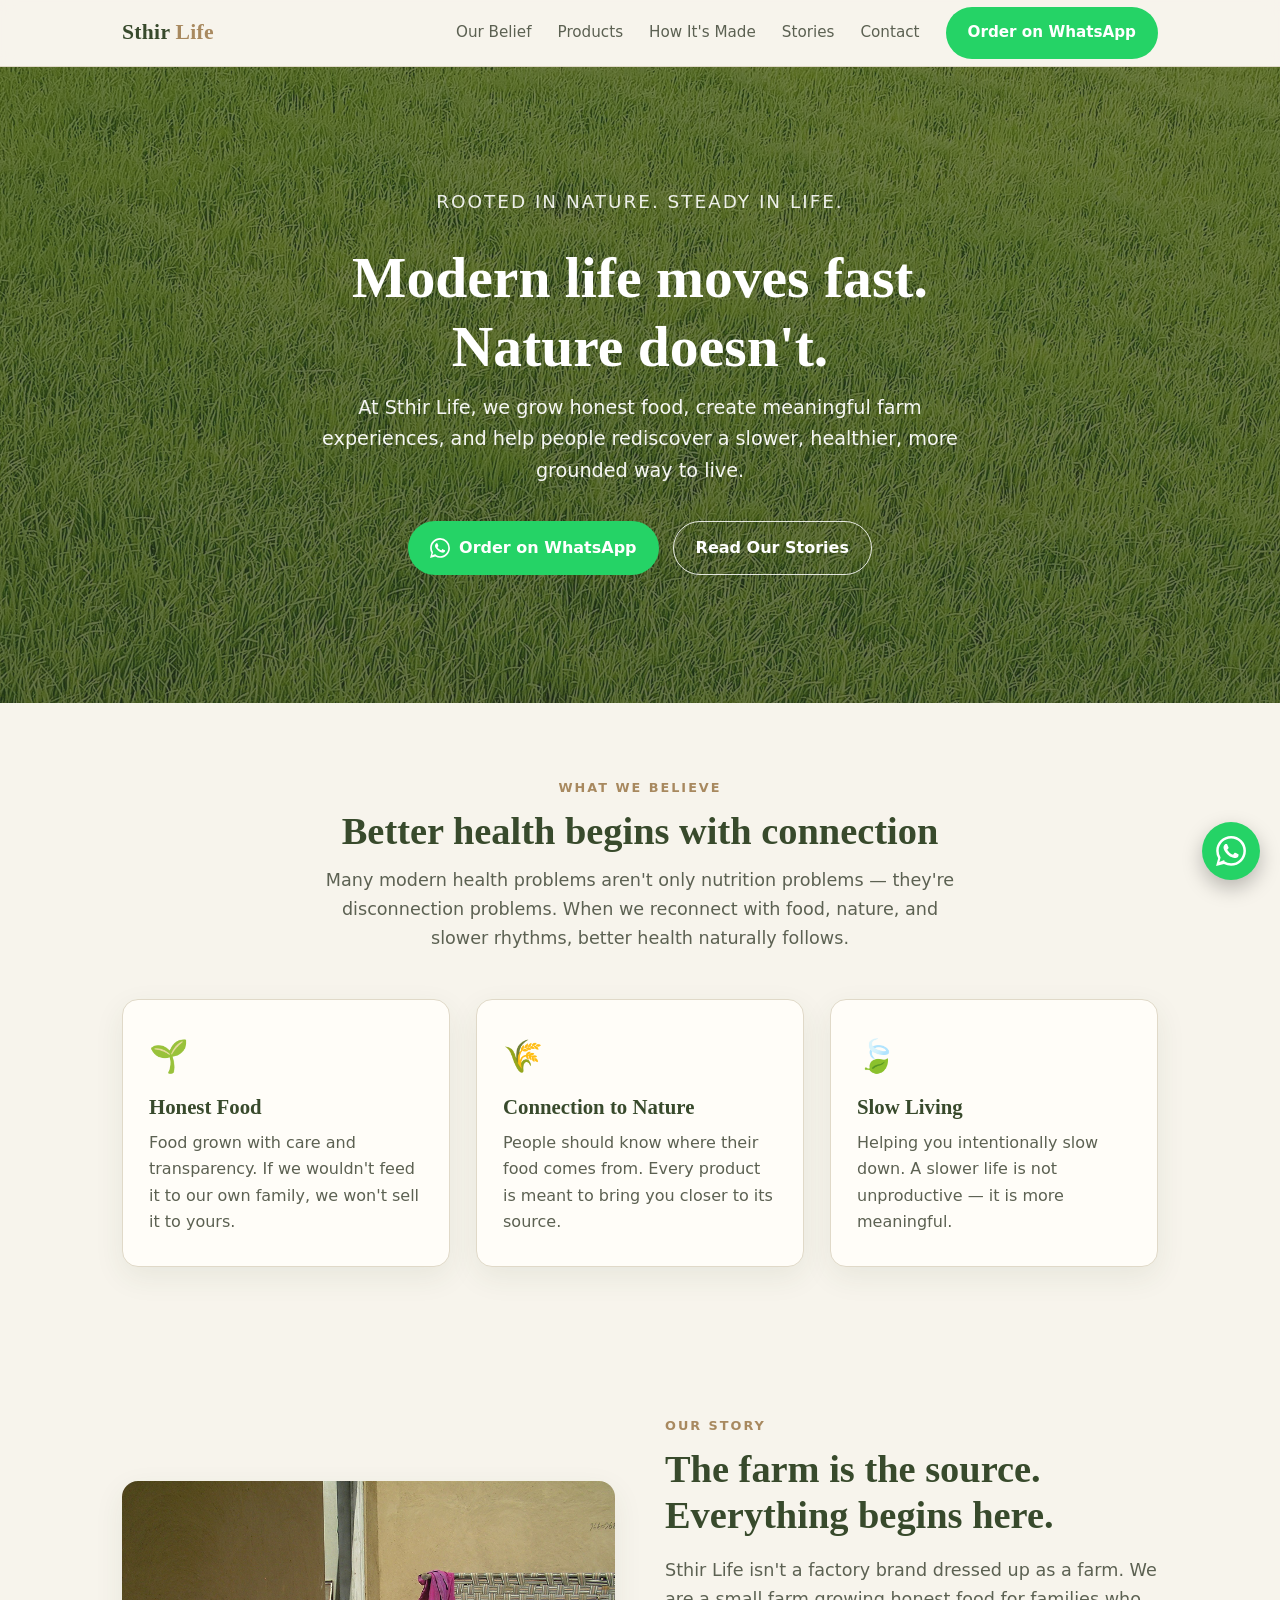
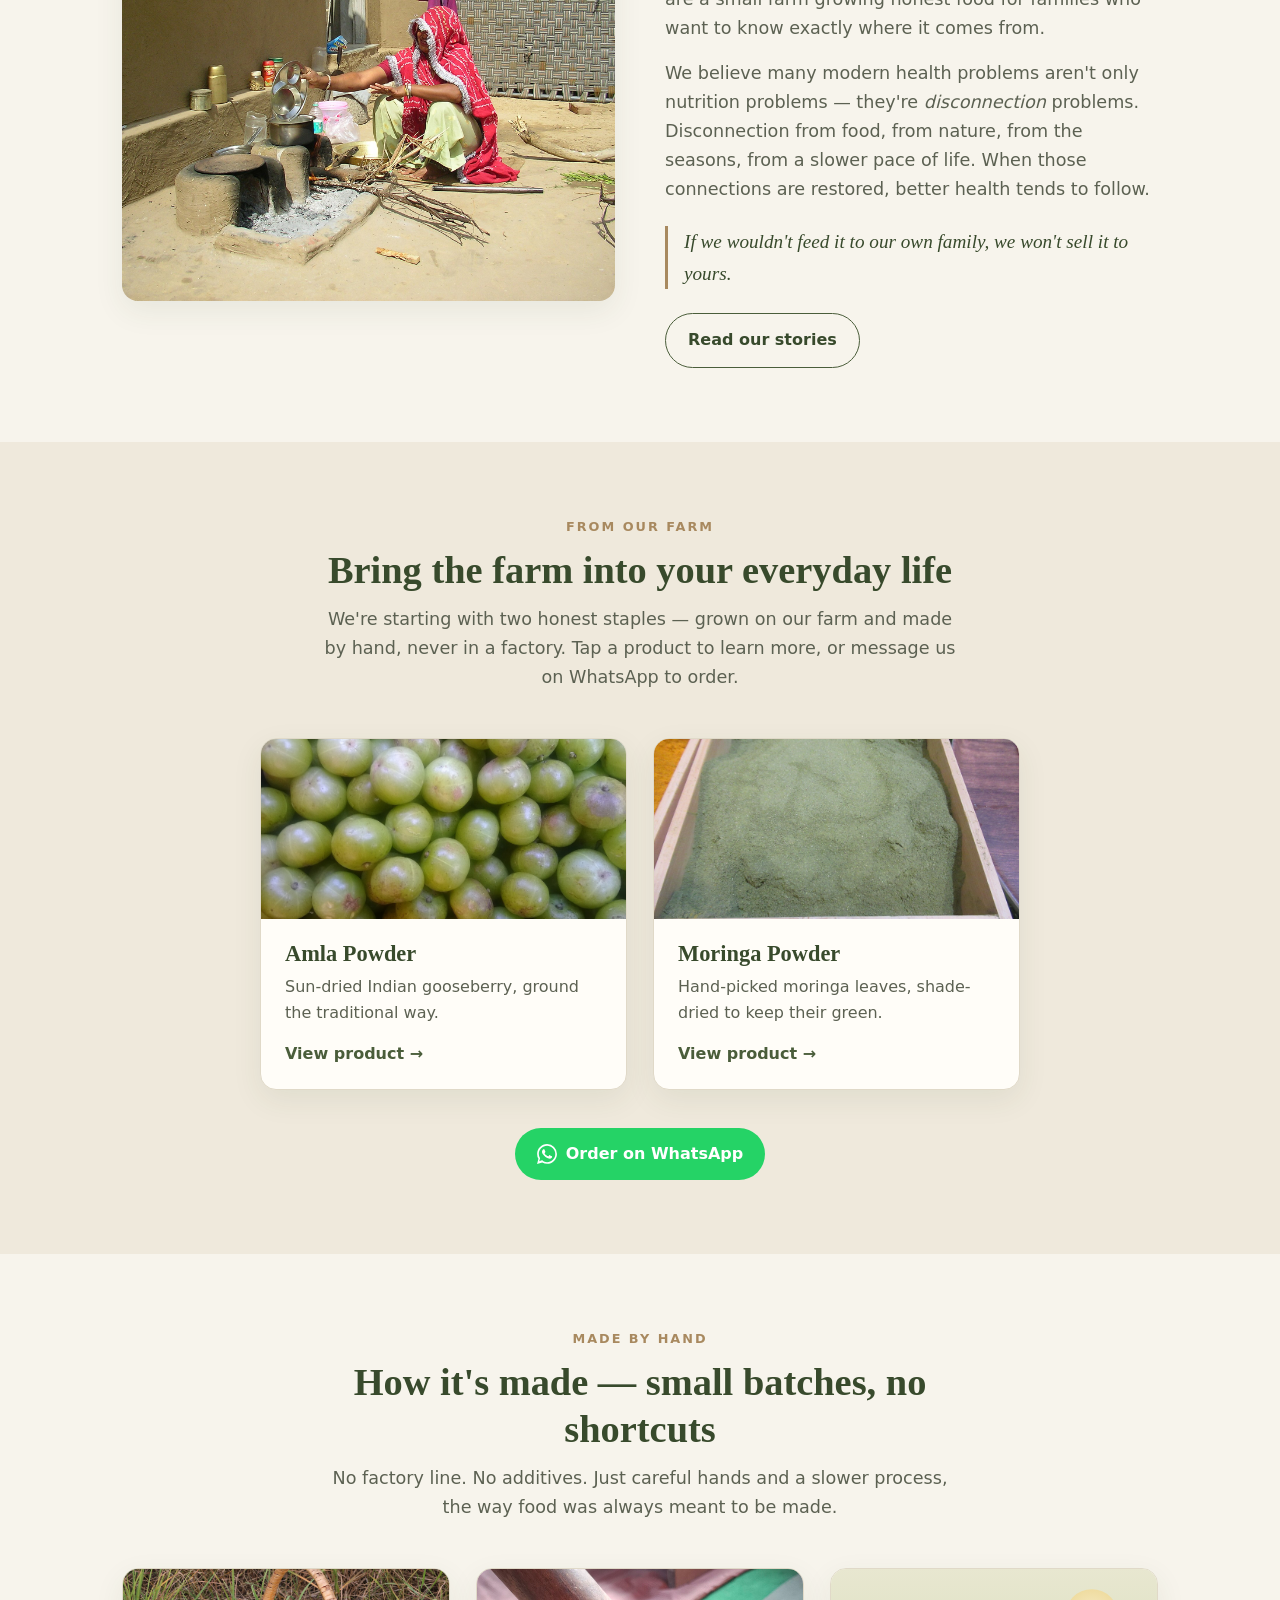
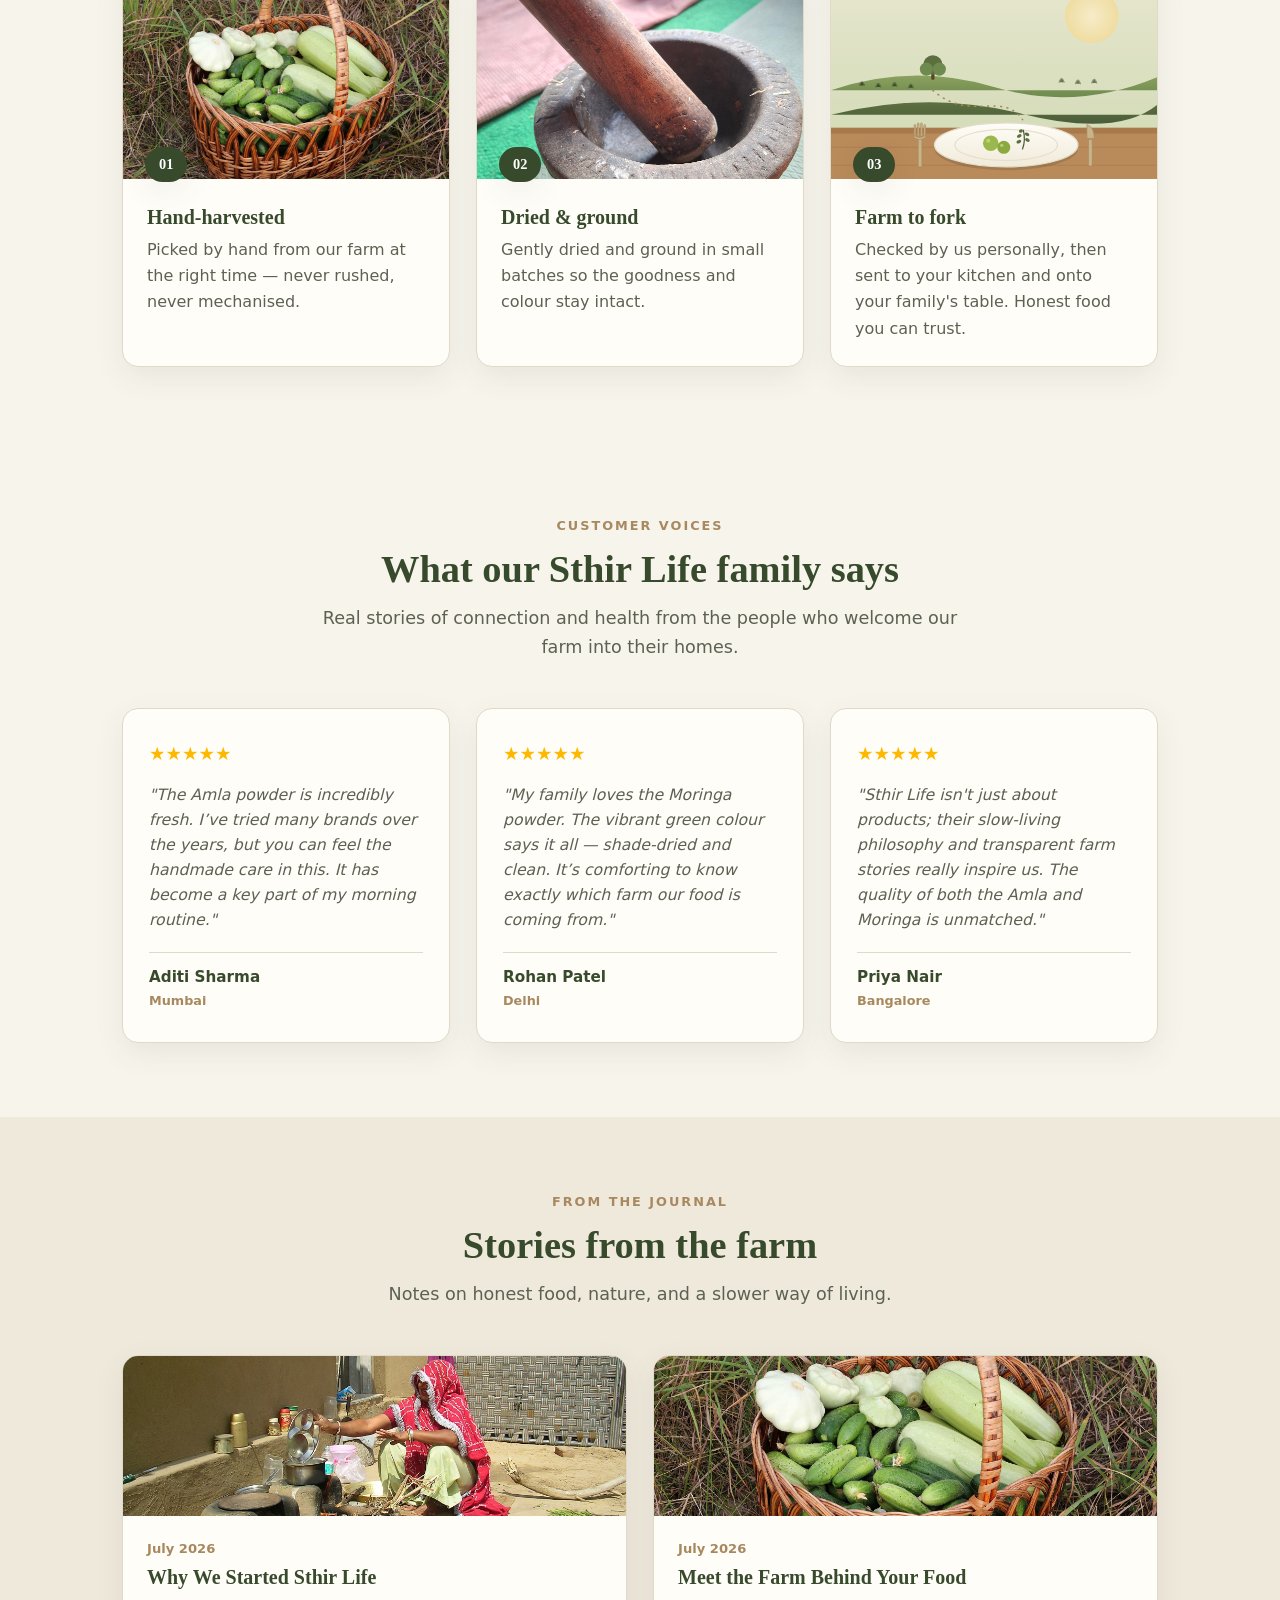
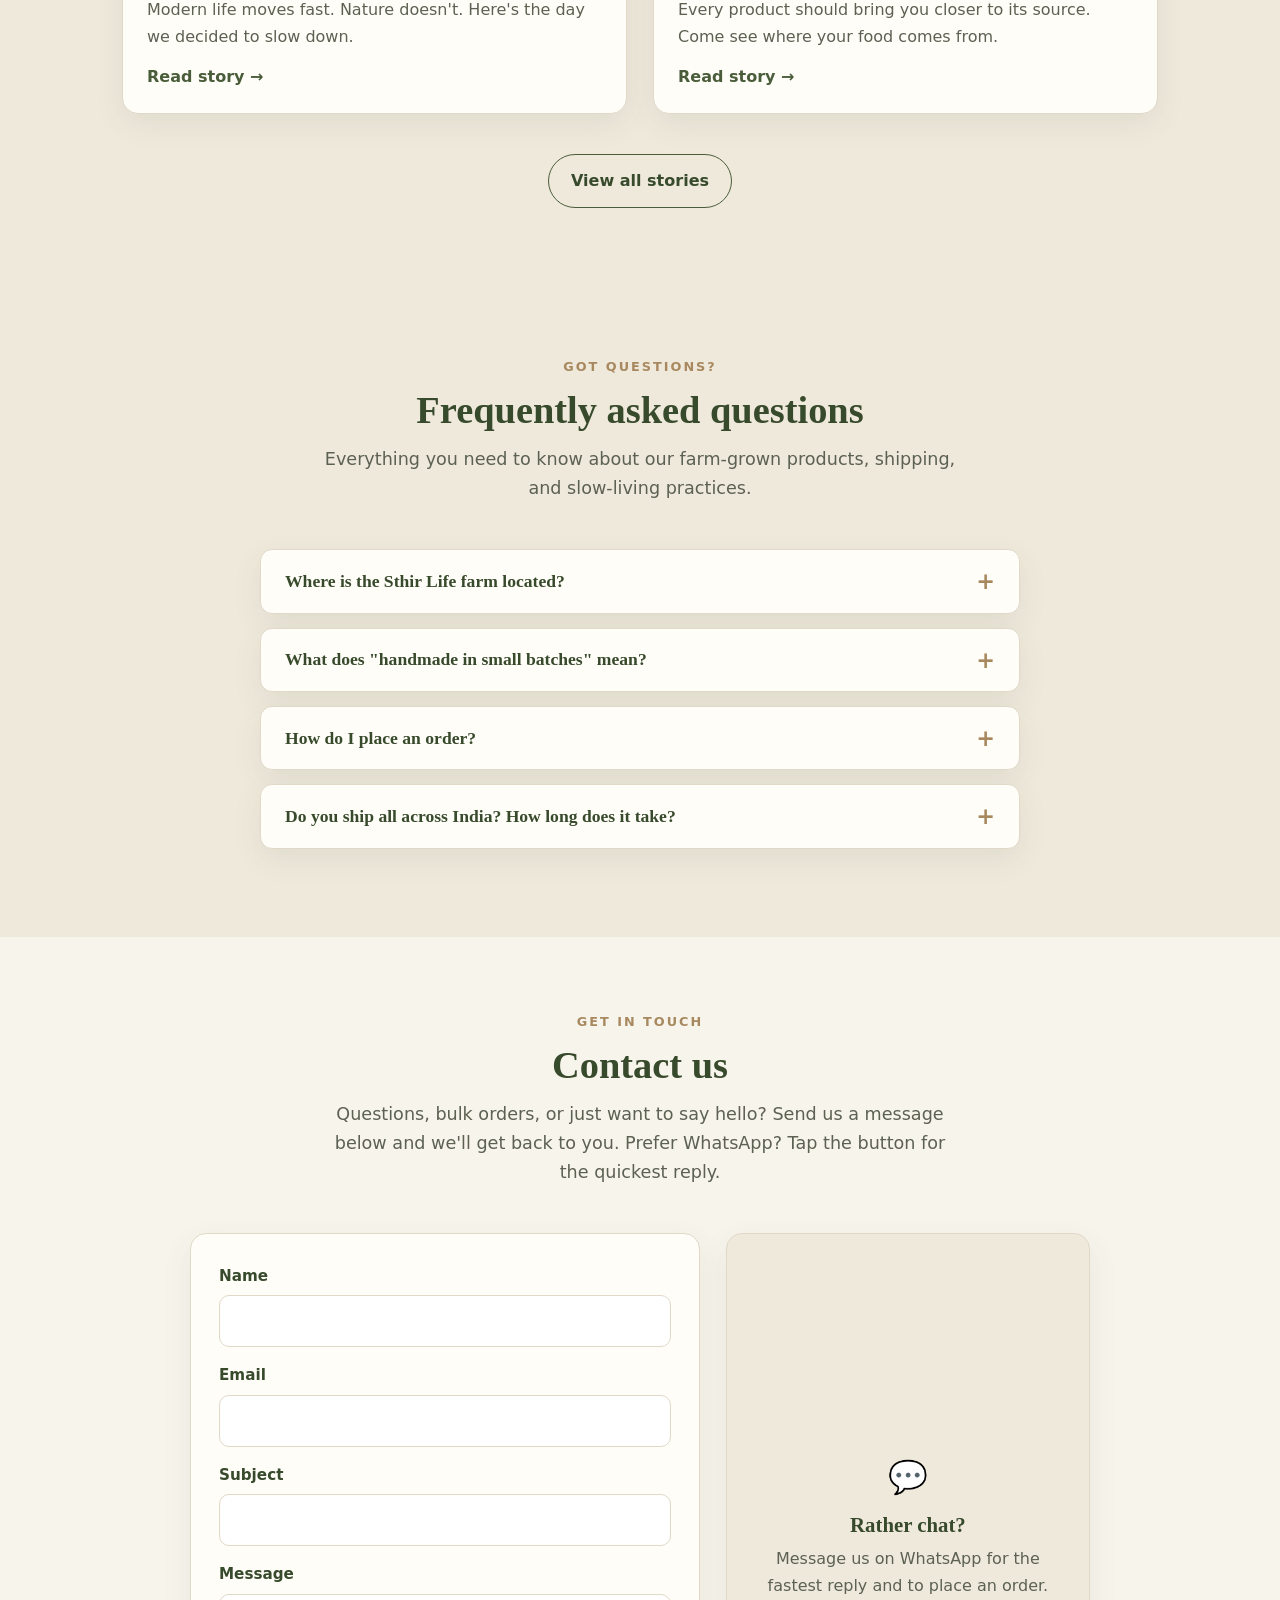
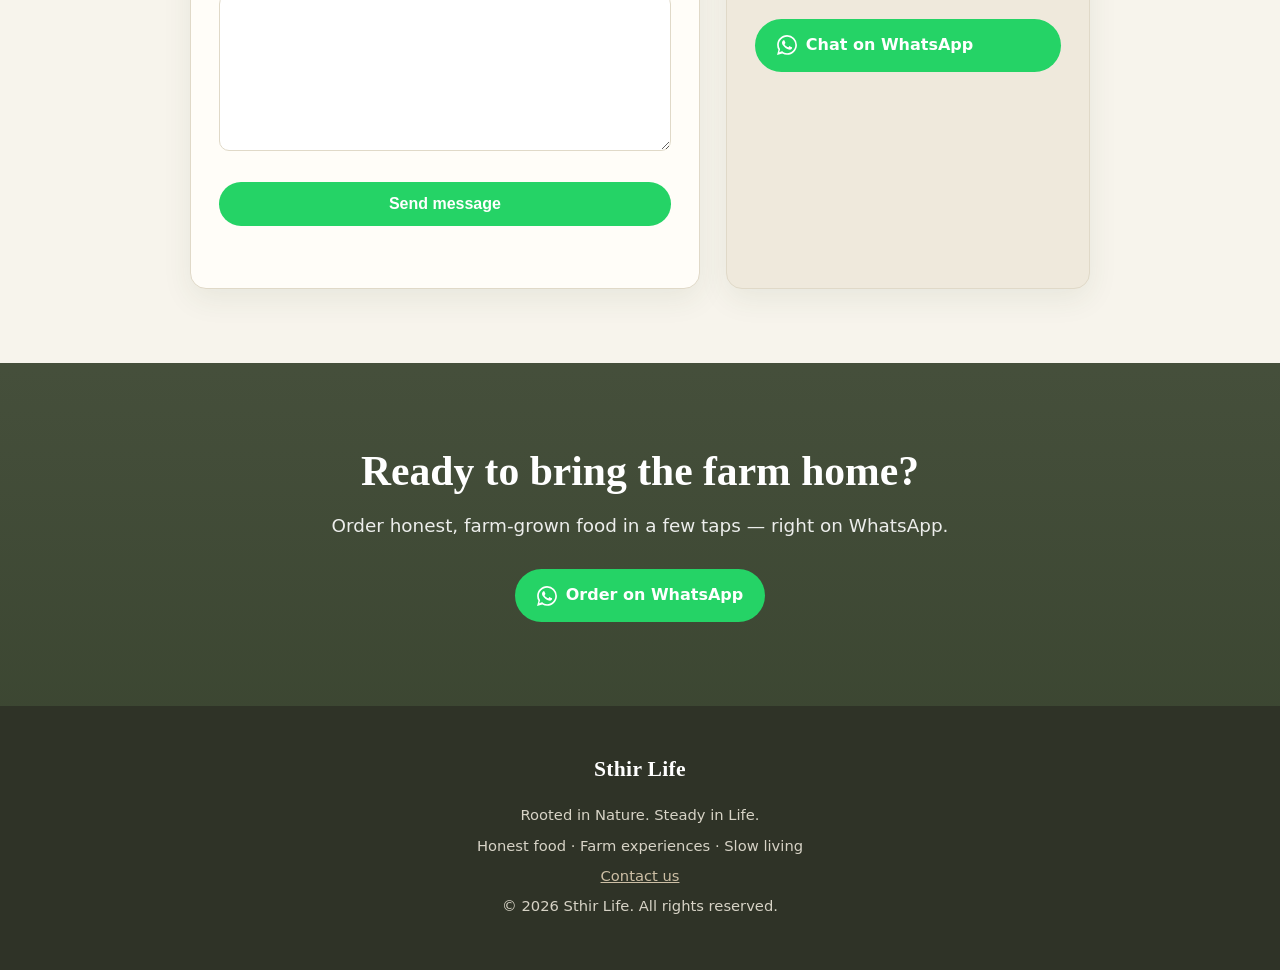
==== commit 2e104c45: "feat: add customer testimonials and interactive FAQ accordion sections - Added a Customer Voices sec" ====
--- a/index.html
+++ b/index.html
@@ -131,6 +131,43 @@
     </div>
   </section>
 
+  <!-- Testimonials Section -->
+  <section class="section" id="testimonials">
+    <div class="wrap">
+      <div class="section-head">
+        <div class="eyebrow">Customer Voices</div>
+        <h2>What our Sthir Life family says</h2>
+        <p>Real stories of connection and health from the people who welcome our farm into their homes.</p>
+      </div>
+      <div class="grid">
+        <div class="card testimonial-card">
+          <div class="stars">★★★★★</div>
+          <p class="testimonial-text">"The Amla powder is incredibly fresh. I’ve tried many brands over the years, but you can feel the handmade care in this. It has become a key part of my morning routine."</p>
+          <div class="testimonial-author">
+            <strong>Aditi Sharma</strong>
+            <span>Mumbai</span>
+          </div>
+        </div>
+        <div class="card testimonial-card">
+          <div class="stars">★★★★★</div>
+          <p class="testimonial-text">"My family loves the Moringa powder. The vibrant green colour says it all — shade-dried and clean. It’s comforting to know exactly which farm our food is coming from."</p>
+          <div class="testimonial-author">
+            <strong>Rohan Patel</strong>
+            <span>Delhi</span>
+          </div>
+        </div>
+        <div class="card testimonial-card">
+          <div class="stars">★★★★★</div>
+          <p class="testimonial-text">"Sthir Life isn't just about products; their slow-living philosophy and transparent farm stories really inspire us. The quality of both the Amla and Moringa is unmatched."</p>
+          <div class="testimonial-author">
+            <strong>Priya Nair</strong>
+            <span>Bangalore</span>
+          </div>
+        </div>
+      </div>
+    </div>
+  </section>
+
   <!-- Featured stories -->
   <section class="section alt" id="stories">
     <div class="wrap">
@@ -142,6 +179,55 @@
       <div class="stories-grid" id="featured-stories"></div>
       <div style="text-align:center; margin-top:40px">
         <a class="btn btn-outline" href="stories.html">View all stories</a>
+      </div>
+    </div>
+  </section>
+
+  <!-- FAQ Section (Accordion) -->
+  <section class="section alt" id="faq">
+    <div class="wrap">
+      <div class="section-head">
+        <div class="eyebrow">Got Questions?</div>
+        <h2>Frequently asked questions</h2>
+        <p>Everything you need to know about our farm-grown products, shipping, and slow-living practices.</p>
+      </div>
+      <div class="faq-accordion">
+        <div class="faq-item">
+          <button class="faq-trigger" aria-expanded="false">
+            <span>Where is the Sthir Life farm located?</span>
+            <span class="faq-icon">+</span>
+          </button>
+          <div class="faq-content">
+            <p>Our small family-run farm is located in Hanumangarh, Rajasthan. We grow our own amla and moringa trees using natural, organic practices without synthetic pesticides or chemicals.</p>
+          </div>
+        </div>
+        <div class="faq-item">
+          <button class="faq-trigger" aria-expanded="false">
+            <span>What does "handmade in small batches" mean?</span>
+            <span class="faq-icon">+</span>
+          </button>
+          <div class="faq-content">
+            <p>Unlike factory brands, we don't use fully automated machines or synthetic fillers. We harvest by hand, sun-dry or shade-dry the produce carefully, and stone-grind in very small batches. This preserves the maximum possible nutrients and guarantees complete purity.</p>
+          </div>
+        </div>
+        <div class="faq-item">
+          <button class="faq-trigger" aria-expanded="false">
+            <span>How do I place an order?</span>
+            <span class="faq-icon">+</span>
+          </button>
+          <div class="faq-content">
+            <p>We believe in human-to-human interaction! Simply tap any "Order on WhatsApp" button on our website. It will open a WhatsApp chat with us pre-filled with your selected product. We’ll guide you through payment and shipping details directly in the chat.</p>
+          </div>
+        </div>
+        <div class="faq-item">
+          <button class="faq-trigger" aria-expanded="false">
+            <span>Do you ship all across India? How long does it take?</span>
+            <span class="faq-icon">+</span>
+          </button>
+          <div class="faq-content">
+            <p>Yes, we ship to all pin codes across India. Since we grind and package fresh in small batches, orders are dispatched within 24-48 hours. Depending on your location, it typically takes 3 to 6 business days to reach your doorstep.</p>
+          </div>
+        </div>
       </div>
     </div>
   </section>
--- a/styles.css
+++ b/styles.css
@@ -515,6 +515,98 @@
 .fab:hover { transform: scale(1.08); }
 .fab svg { width: 30px; height: 30px; fill: #fff; }
 
+/* ── Testimonials Specific Styling ── */
+.testimonial-card {
+  display: flex;
+  flex-direction: column;
+  justify-content: space-between;
+}
+.testimonial-card .stars {
+  color: #ffb800;
+  font-size: 1.15rem;
+  margin-bottom: 12px;
+}
+.testimonial-card .testimonial-text {
+  font-style: italic;
+  font-size: 0.98rem;
+  color: var(--ink-soft);
+  margin-bottom: 20px;
+  line-height: 1.6;
+}
+.testimonial-card .testimonial-author {
+  display: flex;
+  flex-direction: column;
+  border-top: 1px solid var(--line);
+  padding-top: 12px;
+}
+.testimonial-card .testimonial-author strong {
+  color: var(--leaf-dark);
+  font-size: 0.95rem;
+}
+.testimonial-card .testimonial-author span {
+  font-size: 0.8rem;
+  color: var(--earth);
+  font-weight: 600;
+}
+
+/* ── FAQ Accordion Specific Styling ── */
+.faq-accordion {
+  max-width: 760px;
+  margin: 0 auto;
+}
+.faq-item {
+  background: var(--card);
+  border: 1px solid var(--line);
+  border-radius: 12px;
+  margin-bottom: 14px;
+  box-shadow: var(--shadow);
+  overflow: hidden;
+  transition: border-color 0.2s ease, box-shadow 0.2s ease;
+}
+.faq-item.active {
+  border-color: var(--leaf);
+}
+.faq-trigger {
+  width: 100%;
+  display: flex;
+  justify-content: space-between;
+  align-items: center;
+  background: transparent;
+  border: none;
+  padding: 20px 24px;
+  text-align: left;
+  font-family: Georgia, serif;
+  font-size: 1.1rem;
+  font-weight: 600;
+  color: var(--leaf-dark);
+  cursor: pointer;
+  outline: none;
+  transition: color 0.2s ease;
+}
+.faq-trigger:hover {
+  color: var(--leaf);
+}
+.faq-trigger .faq-icon {
+  font-family: "Segoe UI", system-ui, sans-serif;
+  font-size: 1.4rem;
+  color: var(--earth);
+  line-height: 1;
+  margin-left: 16px;
+  transition: transform 0.2s ease;
+}
+.faq-content {
+  max-height: 0;
+  overflow: hidden;
+  transition: max-height 0.3s ease-out;
+}
+.faq-content p {
+  padding: 0 24px 22px;
+  margin: 0;
+  color: var(--ink-soft);
+  font-size: 0.98rem;
+  line-height: 1.65;
+}
+
 .empty {
   text-align: center;
   color: var(--ink-soft);
